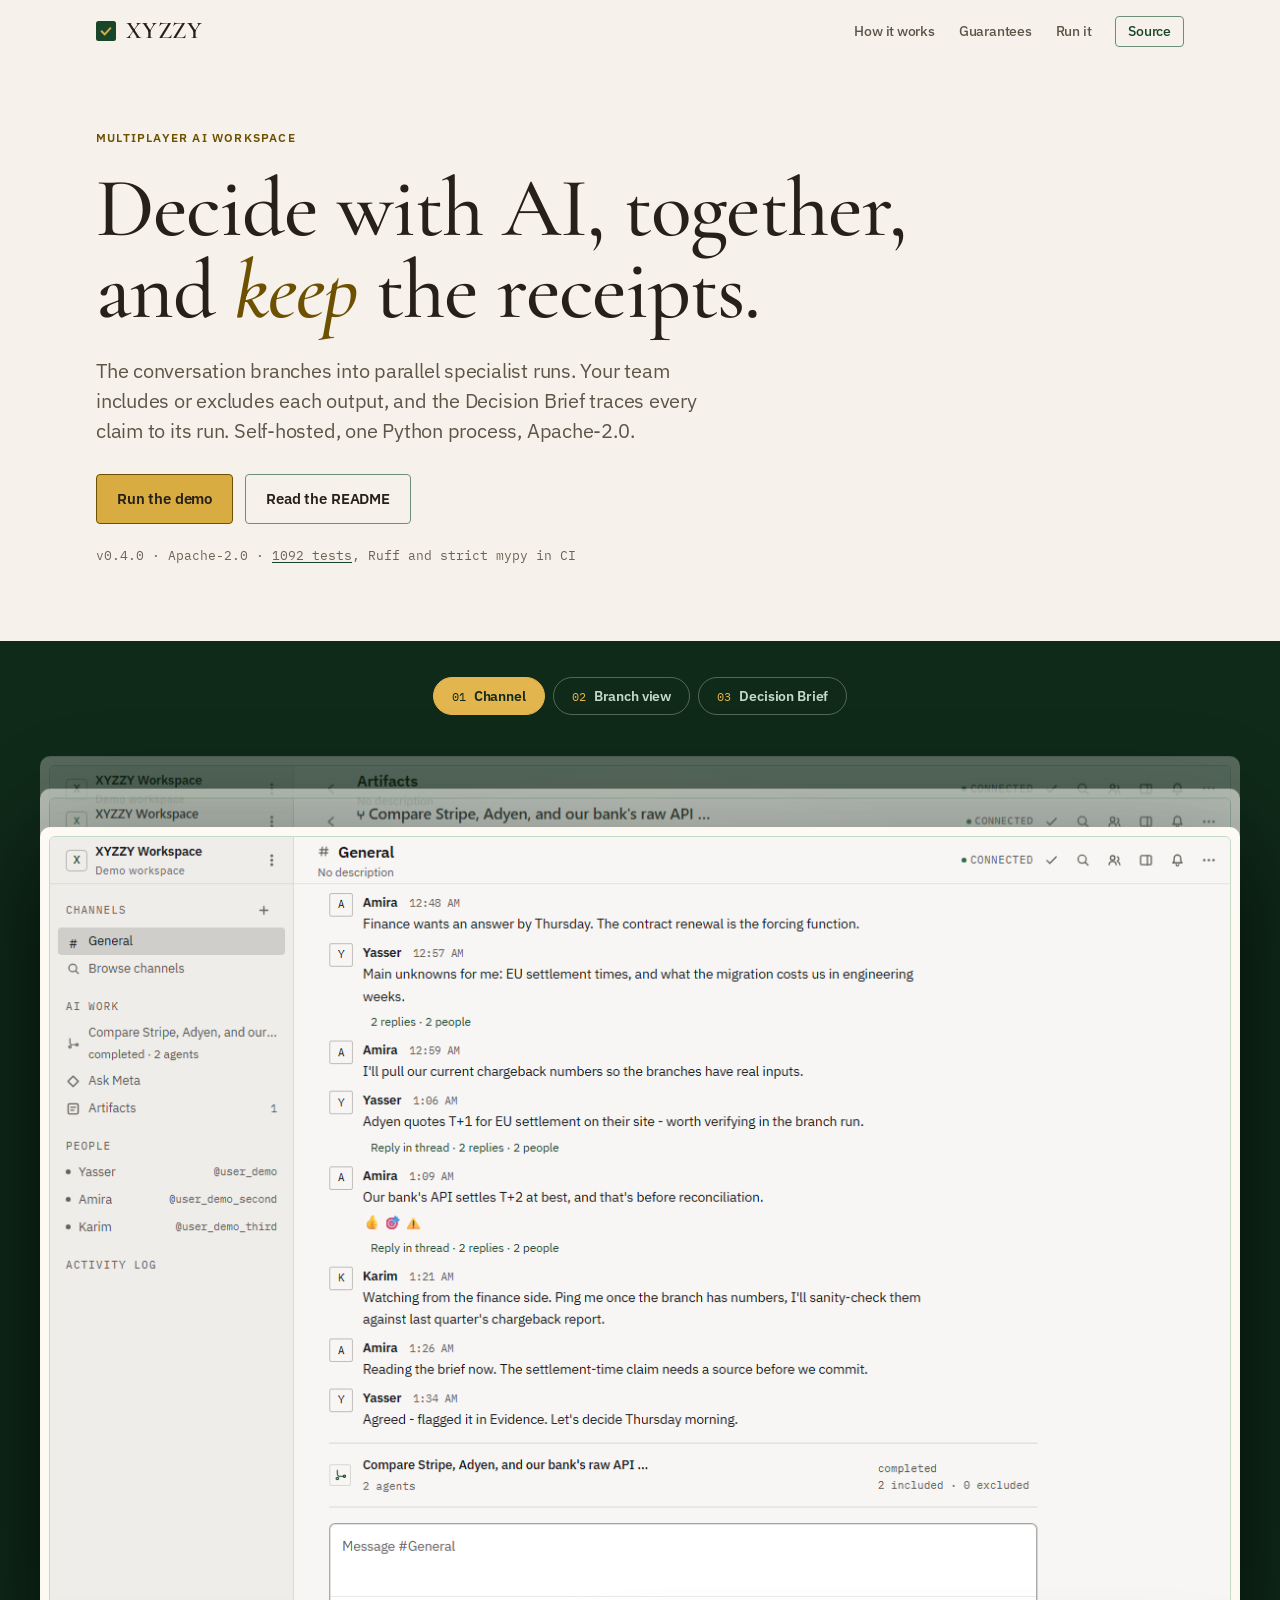
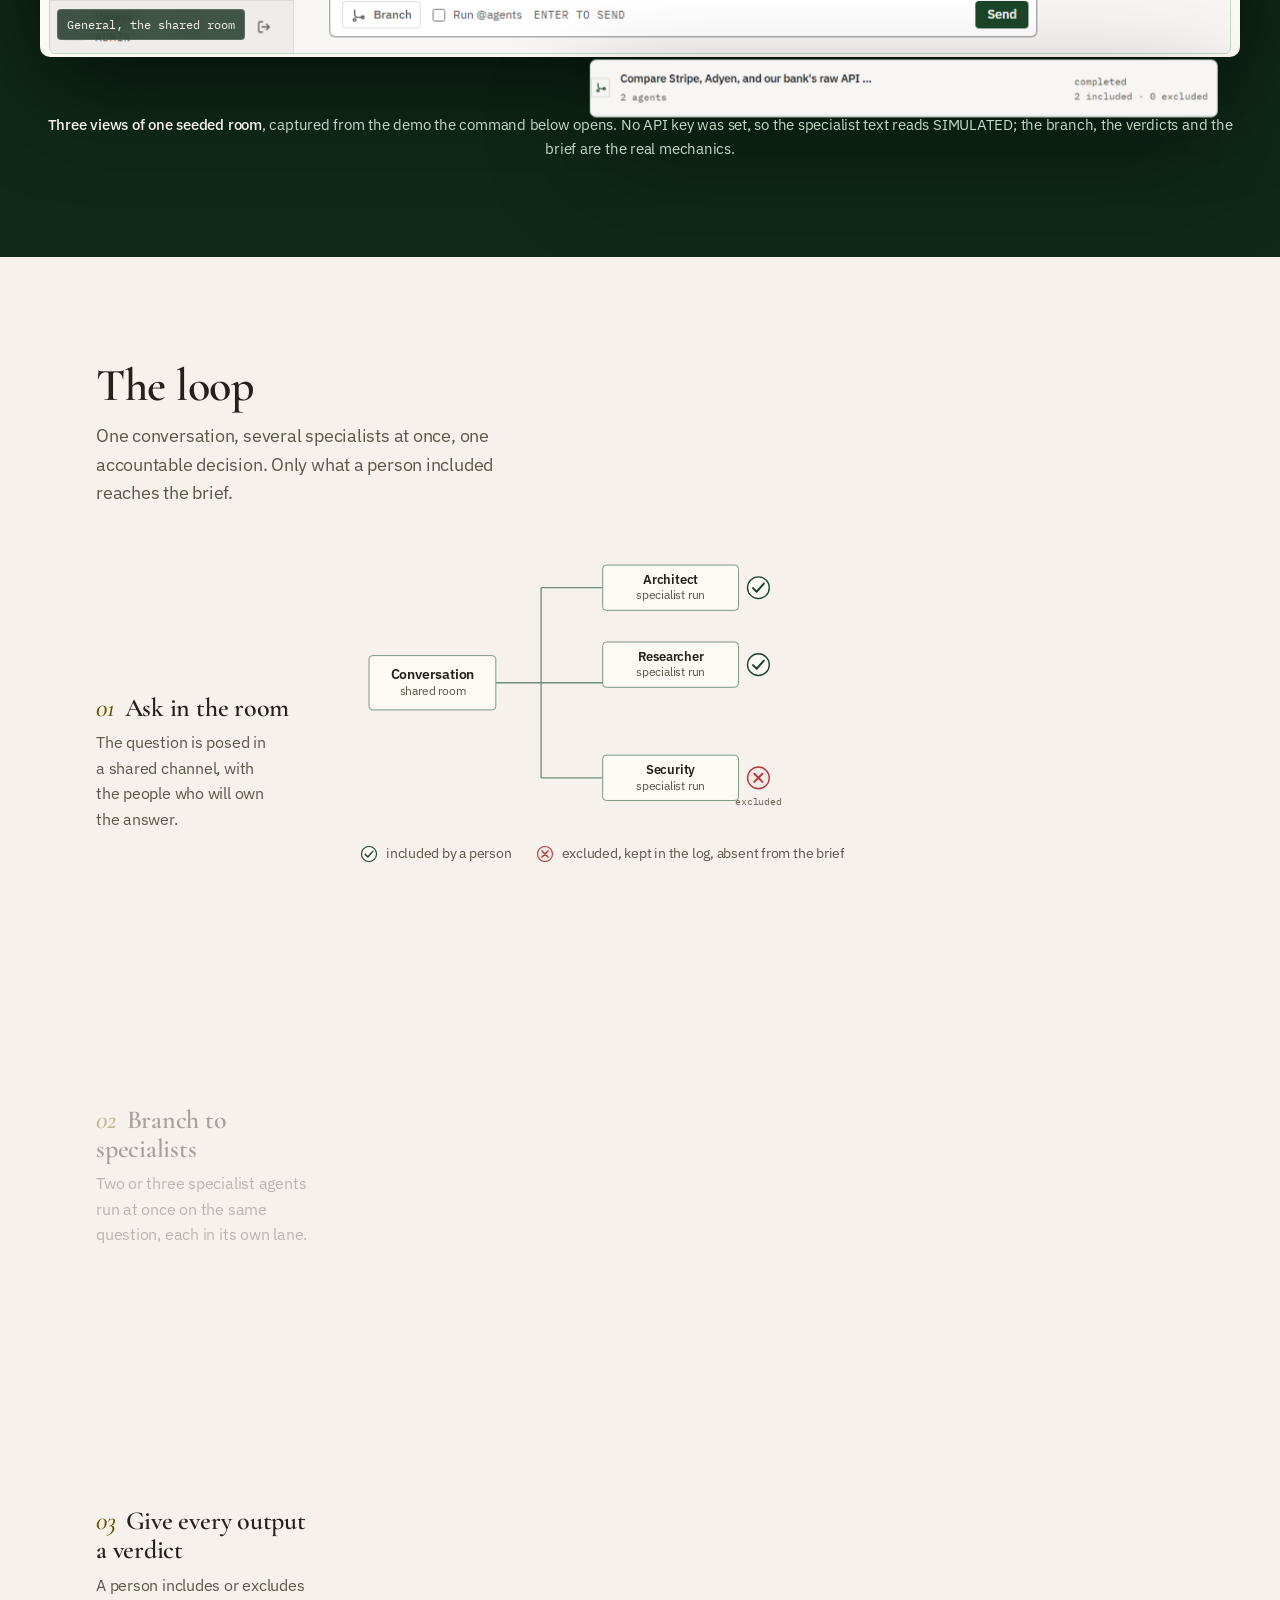
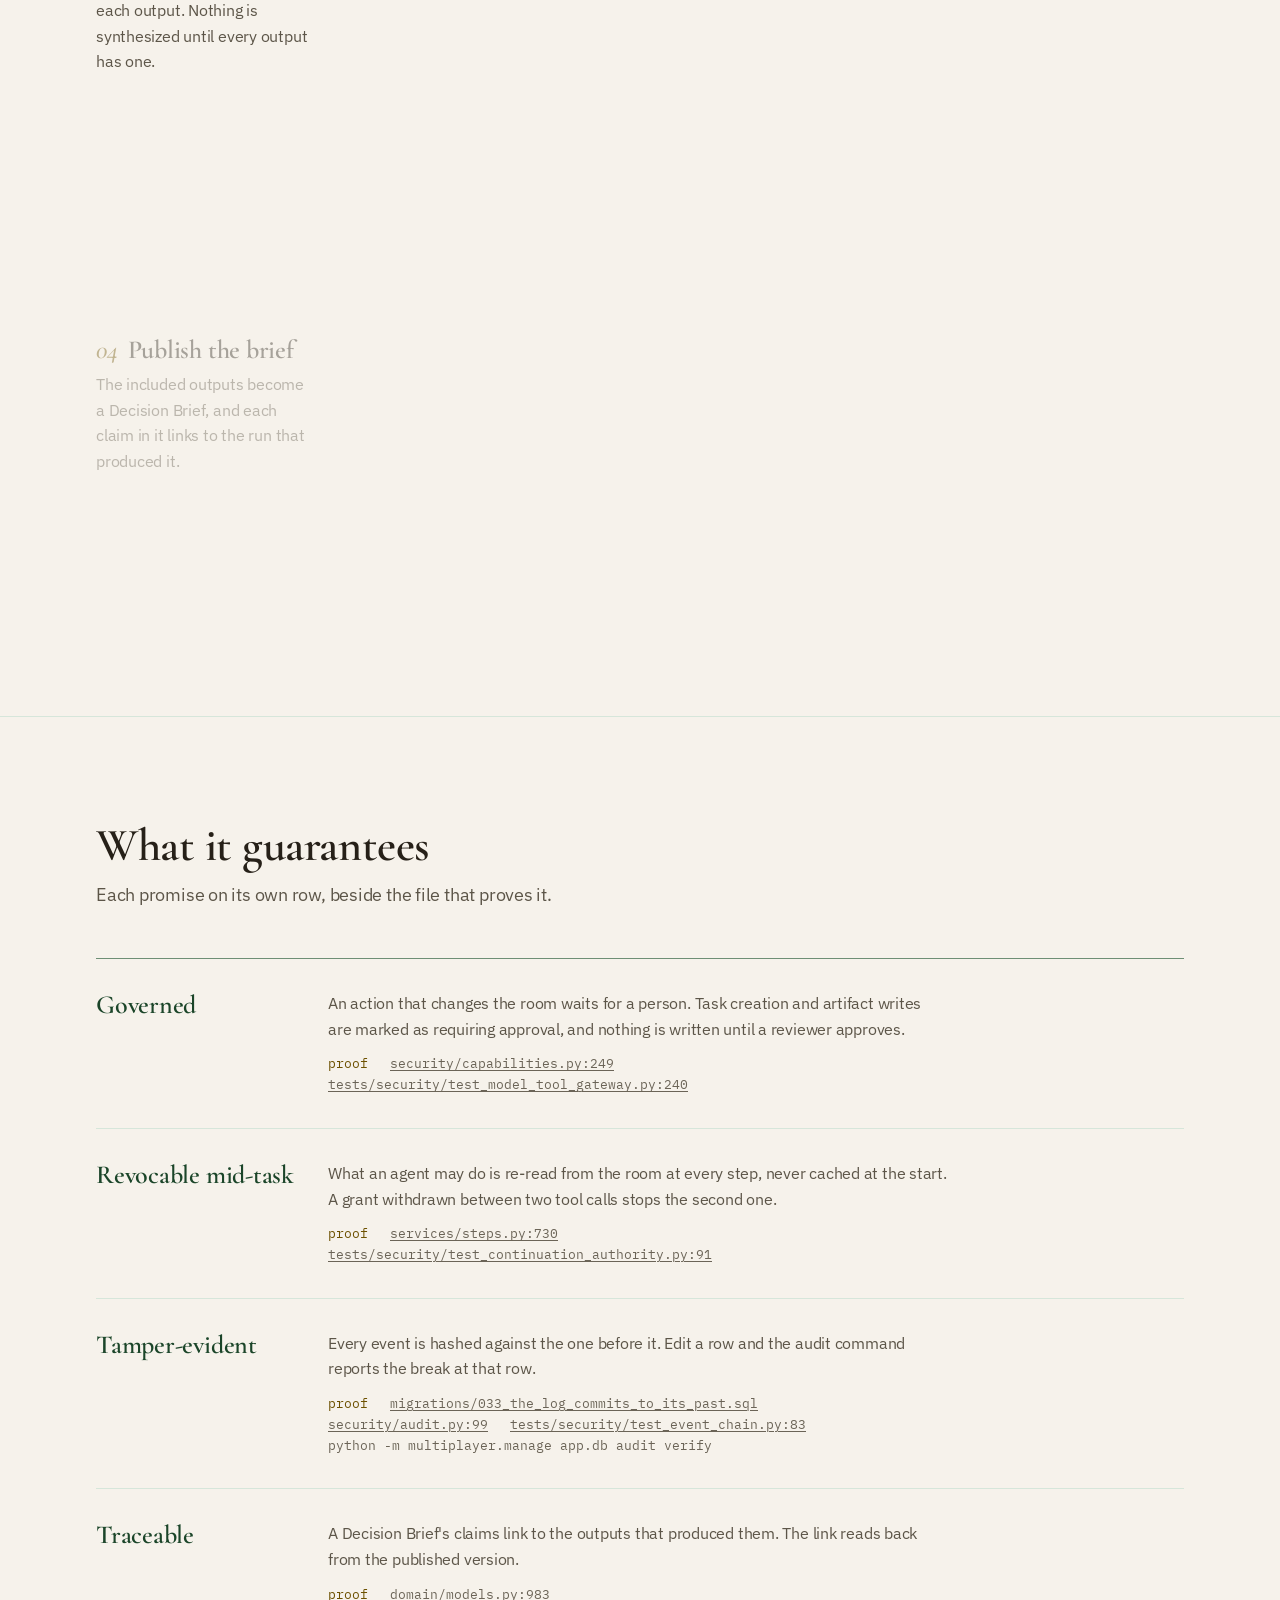
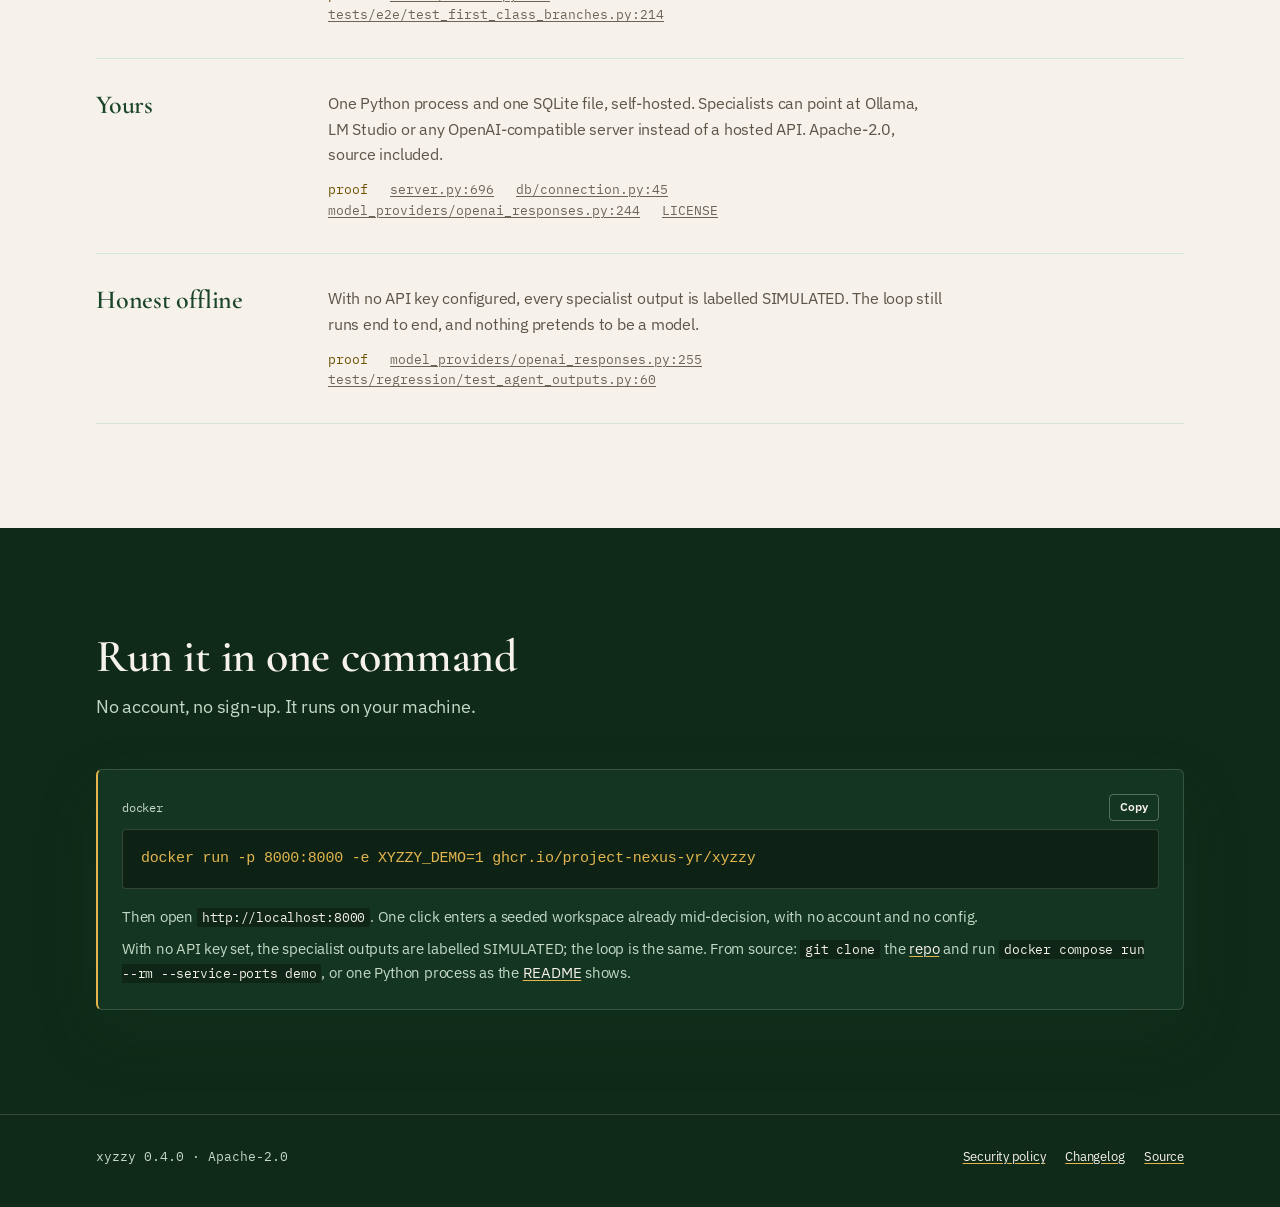
==== site/index.html @ e90b0bec "fix(api): the body cap counts bytes, shutdown has a grace, credentials retire The request body cap i" ====
<!doctype html>
<html lang="en">
<head>
<meta charset="utf-8">
<title>XYZZY: decide with AI, together, and keep the receipts</title>
<meta name="description" content="A shared workspace where a technical team branches a conversation into parallel AI specialists, includes or excludes each output, and publishes a Decision Brief with every claim traced. Self-hosted, one Python process, Apache-2.0.">
<meta name="viewport" content="width=device-width, initial-scale=1">
<meta name="theme-color" content="#F6F2EB" media="(prefers-color-scheme: light)">
<meta name="theme-color" content="#040905" media="(prefers-color-scheme: dark)">
<link rel="canonical" href="https://xyzzy.yasserameur-dev.workers.dev/">
<meta property="og:url" content="https://xyzzy.yasserameur-dev.workers.dev/">
<meta property="og:title" content="XYZZY: decide with AI, together, and keep the receipts">
<meta property="og:description" content="A team branches a conversation into parallel AI specialists, includes or excludes each output, and publishes a Decision Brief with every claim traced. Self-hosted, one Python process, Apache-2.0.">
<meta property="og:type" content="website">
<meta property="og:image" content="https://xyzzy.yasserameur-dev.workers.dev/assets/og.png">
<meta name="twitter:card" content="summary_large_image">
<meta name="twitter:title" content="XYZZY: decide with AI, together, and keep the receipts">
<meta name="twitter:description" content="A team branches a conversation into parallel AI specialists, includes or excludes each output, and publishes a Decision Brief with every claim traced. Self-hosted, one Python process, Apache-2.0.">
<meta name="twitter:image" content="https://xyzzy.yasserameur-dev.workers.dev/assets/og.png">
<link rel="icon" href="data:image/svg+xml,%3Csvg xmlns='http://www.w3.org/2000/svg' viewBox='0 0 32 32'%3E%3Crect width='32' height='32' rx='4' fill='%231B4529'/%3E%3Cpath d='M9 16.5l5 5 9-10' fill='none' stroke='%23E2B54E' stroke-width='3.2' stroke-linecap='round' stroke-linejoin='round'/%3E%3C/svg%3E">
<link rel="alternate icon" href="assets/icon-180.png">
<link rel="apple-touch-icon" href="assets/icon-180.png">
<link rel="preconnect" href="https://fonts.googleapis.com">
<link rel="preconnect" href="https://fonts.gstatic.com" crossorigin>
<link href="https://fonts.googleapis.com/css2?family=Cormorant+Garamond:ital,wght@0,500;0,600;1,500&family=IBM+Plex+Mono:wght@400;500&family=IBM+Plex+Sans:wght@400;500;600&display=swap" rel="stylesheet">
<style>
  /* Metric-matched stand-ins so nothing shifts when the faces land. */
  @font-face {
    font-family: "Plex Sans Fallback";
    src: local("Arial"), local("Helvetica Neue"), local("Liberation Sans");
    size-adjust: 96%; ascent-override: 102%; descent-override: 27%; line-gap-override: 0%;
    font-display: swap;
  }
  @font-face {
    font-family: "Cormorant Fallback";
    src: local("Georgia"), local("Times New Roman");
    size-adjust: 92%; ascent-override: 88%; descent-override: 26%; line-gap-override: 0%;
    font-display: swap;
  }

  :root {
    color-scheme: light dark;
    --bg: #F6F2EB;  --surface: #ECF6EE;  --raised: #FDFAF3;  --sunken: #EFEAE3;
    --line: #D6E6DA;  --line-2: #C4D9C8;  --line-3: #6E8F75;
    --text: #262018;  --text-2: #5C5548;  --text-3: #6B6457;
    --accent: #1B4529;  --accent-2: #2F623F;  --accent-ink: #FDFAF3;
    --spark: #6D5100;  --spark-fill: #D9AC42;  --on-spark: #262018;
    --ok: #1B4529;  --danger: #B03A41;
    --band: #0F2A19;  --band-2: #143521;  --band-text: #F6F2EB;  --band-text-2: #C4D9C8;  --band-line: rgba(246,242,235,.16);  --band-edge: rgba(246,242,235,.3);
    --gold: #E2B54E;  --gold-glow: rgba(226,181,78,.38);
    --shadow-1: 0 1px 2px rgba(38,32,24,.08);  --shadow-2: 0 8px 20px rgba(38,32,24,.12);
    --shadow-3: 0 24px 60px rgba(27,69,41,.18);  --shadow-4: 0 40px 100px rgba(0,0,0,.45);

    --serif: "Cormorant Garamond", "Cormorant Fallback", Georgia, serif;
    --sans: "IBM Plex Sans", "Plex Sans Fallback", "Segoe UI", system-ui, sans-serif;
    --mono: "IBM Plex Mono", "SFMono-Regular", Consolas, Menlo, monospace;

    --container-max: 68rem;
    --gutter: 24px;
    --section-y: 104px;
    --focus-ring: 2px solid var(--accent);
    --ease-out: cubic-bezier(.22, 1, .36, 1);
  }
  @media (prefers-color-scheme: dark) {
    :root {
      --bg: #040905;  --surface: #092814;  --raised: #0D150F;  --sunken: #020402;
      --line: #202B22;  --line-2: #313E34;  --line-3: #5C7561;
      --text: #F6F2EB;  --text-2: #D7D2C9;  --text-3: #A9B3AB;
      --accent: #A1C1A9;  --accent-2: #C4D9C8;  --accent-ink: #040905;
      --spark: #E2B54E;  --spark-fill: #E2B54E;  --on-spark: #040905;
      --ok: #A1C1A9;  --danger: #E0646B;
      --band: #0B2114;  --band-2: #0F2A19;
      --shadow-1: 0 2px 4px rgba(0,0,0,.4);  --shadow-2: 0 8px 20px rgba(0,0,0,.45);
      --shadow-3: 0 24px 60px rgba(0,0,0,.6);  --shadow-4: 0 40px 100px rgba(0,0,0,.7);
    }
  }
  @media (max-width: 480px) {
    :root { --gutter: 20px; --section-y: 64px; }
  }

  * { box-sizing: border-box; }
  html { -webkit-text-size-adjust: 100%; background: var(--bg); overflow-x: clip; scroll-behavior: smooth; }
  body {
    margin: 0; background: var(--bg); color: var(--text);
    font-family: var(--sans); font-size: 1.0625rem; line-height: 1.6;
    letter-spacing: -0.013em; overflow-x: clip;
  }
  ::selection { background: var(--accent); color: var(--accent-ink); }

  .skip-link {
    position: absolute; inset-inline-start: -999px; top: 0;
    background: var(--accent); color: var(--accent-ink);
    padding: 10px 16px; z-index: 10;
  }
  .skip-link:focus { inset-inline-start: 12px; top: 12px; }

  a { color: var(--accent); text-decoration-thickness: 1px; text-underline-offset: 0.15em; }
  a:hover { color: var(--accent-2); }
  a:focus-visible, button:focus-visible { outline: var(--focus-ring); outline-offset: 2px; }
  .band a:focus-visible, .band button:focus-visible { outline-color: var(--gold); }

  .wrap { max-width: var(--container-max); margin: 0 auto; padding-inline: var(--gutter); }
  #main, #loop-heading, #guarantees-heading, #quickstart { scroll-margin-top: 84px; }

  /* header: a translucent layer the page scrolls beneath */
  header.site {
    position: sticky; top: 0; z-index: 40;
    background: color-mix(in srgb, var(--bg) 82%, transparent);
    -webkit-backdrop-filter: blur(14px); backdrop-filter: blur(14px);
    border-bottom: 1px solid transparent;
    padding-inline: var(--gutter);
  }
  header.site.is-scrolled { border-bottom-color: var(--line); }
  .header-inner {
    display: flex; align-items: center; justify-content: space-between; gap: 16px;
    padding-block: 16px; max-width: var(--container-max); margin: 0 auto; line-height: 1.2;
  }
  .wordmark {
    display: inline-flex; align-items: center; gap: 10px;
    font-family: var(--serif); font-weight: 600; font-size: 1.5rem; letter-spacing: 0.02em;
    color: var(--text); text-decoration: none;
  }
  .wordmark svg { width: 20px; height: 20px; flex: none; }
  header.site nav { display: flex; align-items: center; gap: 24px; }
  header.site nav a {
    font-size: 0.875rem; font-weight: 500; text-decoration: none;
    color: var(--text-2); white-space: nowrap;
  }
  header.site nav a:hover { color: var(--text); }
  header.site nav a.nav-source {
    color: var(--accent); border: 1px solid var(--line-3); border-radius: 4px; padding: 6px 12px;
  }
  header.site nav a.nav-source:hover { border-color: var(--accent); }
  @media (max-width: 640px) {
    .header-inner { padding-block: 12px; }
    header.site nav { gap: 16px; }
    header.site nav a:not(.nav-source):not(.nav-quickstart) { display: none; }
  }

  /* hero copy on paper */
  .hero { padding: 64px var(--gutter) 0; }
  .hero-copy { max-width: 56rem; margin-bottom: 40px; }
  .eyebrow {
    font-size: 0.75rem; font-weight: 600; text-transform: uppercase;
    letter-spacing: 0.1em; color: var(--spark); margin: 0 0 20px;
  }
  h1 {
    font-family: var(--serif); font-weight: 500;
    font-size: clamp(2.75rem, 6.6vw, 5.25rem);
    line-height: 0.98; letter-spacing: -0.012em;
    margin: 0 0 24px; color: var(--text); max-width: 22ch; text-wrap: balance;
  }
  h1 em { font-style: italic; color: var(--spark); }
  .lede {
    font-size: 1.25rem; line-height: 1.5; color: var(--text-2);
    max-width: 52ch; margin: 0 0 28px; text-wrap: pretty;
  }
  .cta-row { display: flex; gap: 12px; flex-wrap: wrap; align-items: center; }
  .cta-primary, .cta-secondary {
    display: inline-flex; align-items: center; gap: 8px;
    font-weight: 600; font-size: 0.9375rem; letter-spacing: -0.01em;
    padding: 12px 20px; border-radius: 4px; text-decoration: none;
    border: 1px solid transparent; white-space: nowrap;
  }
  .cta-primary { background: var(--spark-fill); color: var(--on-spark); border-color: var(--spark); }
  .cta-primary:hover { filter: brightness(0.94); color: var(--on-spark); box-shadow: var(--shadow-2); }
  .cta-secondary { border-color: var(--line-3); color: var(--text); }
  .cta-secondary:hover { border-color: var(--accent); color: var(--text); }
  .hero-proof { margin: 22px 0 0; font-family: var(--mono); font-size: 0.8125rem; color: var(--text-3); letter-spacing: 0; }
  .hero-proof a { color: var(--text-3); text-decoration-color: var(--accent); }
  .hero-proof a:hover { color: var(--text); }
  .hero-proof .sep { padding-inline: 8px; }

  /* the stage: a deep green band, one gold light, three real views in depth */
  .band { background: var(--band); color: var(--band-text); position: relative; }
  .band a { color: var(--band-text); text-decoration-color: var(--gold); }
  .band a:hover { color: var(--gold); }
  .stage { padding: 0 var(--gutter) 96px; margin-top: -1px; position: relative; overflow: clip; }
  .stage::before {
    content: ""; position: absolute; inset: 0; z-index: 0; pointer-events: none;
    background:
      radial-gradient(56% 42% at 50% 42%, var(--gold-glow), transparent 70%),
      linear-gradient(to bottom, var(--bg) 0, var(--bg) 36px, transparent 36px);
  }
  .stage-inner { position: relative; z-index: 1; max-width: 1200px; margin: 0 auto; }

  .tabs { display: flex; gap: 8px; justify-content: center; margin: 0; padding: 72px 0 0; list-style: none; flex-wrap: wrap; }
  .tab {
    font-family: var(--sans); font-size: 0.875rem; font-weight: 600; letter-spacing: -0.01em;
    color: var(--band-text-2); background: transparent; border: 1px solid var(--band-edge);
    border-radius: 999px; padding: 9px 18px; cursor: pointer; display: inline-flex; align-items: center; gap: 8px;
  }
  .tab .n { font-family: var(--mono); font-weight: 400; font-size: 0.75rem; color: var(--gold); letter-spacing: 0; }
  .tab:hover { color: var(--band-text); border-color: var(--band-text-2); }
  .tab[aria-selected="true"] { color: var(--band); background: var(--gold); border-color: var(--gold); }
  .tab[aria-selected="true"] .n { color: var(--band); }

  .stack {
    position: relative; aspect-ratio: 1200 / 830; margin-top: 112px;
    perspective: 1800px; perspective-origin: 50% 20%;
  }
  .stack-tilt { position: absolute; inset: 0; transform-style: preserve-3d; transform: rotateX(var(--rx, 0deg)) rotateY(var(--ry, 0deg)); }
  .frame {
    position: absolute; inset: 0; transform-style: preserve-3d;
    background: var(--raised); border: 1px solid var(--band-edge);
    border-radius: 10px; padding: 8px; box-shadow: var(--shadow-4);
    transition: transform 720ms var(--ease-out), opacity 520ms var(--ease-out);
  }
  .frame img { width: 100%; height: auto; display: block; border-radius: 6px; border: 1px solid var(--line-2); }
  .frame[data-pos="0"] { transform: translate3d(0, 0, 0); opacity: 1; z-index: 3; }
  .frame[data-pos="1"] { transform: translate3d(0, -40px, -180px) rotateX(5deg); opacity: .55; z-index: 2; }
  .frame[data-pos="2"] { transform: translate3d(0, -76px, -360px) rotateX(9deg); opacity: .3; z-index: 1; }
  .frame-tag {
    position: absolute; inset-inline-start: 16px; bottom: 16px; z-index: 4;
    font-family: var(--mono); font-size: 0.75rem; letter-spacing: 0;
    color: var(--band-text); background: color-mix(in srgb, var(--band) 78%, transparent);
    border: 1px solid var(--band-line); border-radius: 4px; padding: 5px 9px;
    -webkit-backdrop-filter: blur(8px); backdrop-filter: blur(8px);
  }
  .float {
    position: absolute; z-index: 5; inset-inline-end: 4%; bottom: -28px; width: min(600px, 66%);
    background: var(--raised); border: 1px solid var(--line-2); border-radius: 6px;
    box-shadow: var(--shadow-4); overflow: hidden; transform: translateZ(80px);
    transition: opacity 400ms var(--ease-out), transform 720ms var(--ease-out);
  }
  .float img { display: block; width: 100%; height: auto; }
  .stack[data-active="0"] .float { opacity: 1; }
  .stack:not([data-active="0"]) .float { opacity: 0; transform: translateZ(80px) translateY(12px); pointer-events: none; }
  .stage-caption { position: relative; z-index: 1; margin: 56px auto 0; max-width: 1200px; font-size: 0.9375rem; color: var(--band-text-2); text-align: center; text-wrap: pretty; }
  .stage-caption strong { color: var(--band-text); font-weight: 500; }
  @media (max-width: 760px) {
    .stack { perspective: none; margin-top: 20px; aspect-ratio: auto; }
    .tabs { padding-top: 40px; }
    .stack-tilt { position: static; transform: none; }
    .frame { position: static; transform: none !important; opacity: 1 !important; }
    .frame:not([data-pos="0"]) { display: none; }
    .float { position: static; width: auto; margin: 16px auto 0; transform: none !important; max-width: 560px; }
    .stage-caption { margin-top: 24px; }
  }

  /* section scaffolding */
  section { padding: var(--section-y) var(--gutter); }
  section > .wrap { padding: 0; }
  .section-head { max-width: 46ch; margin-bottom: 48px; }
  h2 {
    font-family: var(--serif); font-weight: 600;
    font-size: clamp(2rem, 3.8vw, 2.875rem); line-height: 1.05;
    letter-spacing: -0.01em; color: var(--text); margin: 0 0 12px; text-wrap: balance;
  }
  .band h2 { color: var(--band-text); }
  .section-dek { color: var(--text-2); margin: 0; font-size: 1.125rem; text-wrap: pretty; }
  .band .section-dek { color: var(--band-text-2); }
  hr.rule { border: 0; border-top: 1px solid var(--line); margin: 0; }

  /* the loop as a scene: steps scroll, the diagram stays and advances */
  .scene { display: grid; grid-template-columns: 13.5rem 1fr; gap: 48px; align-items: start; }
  .scene-steps { display: flex; flex-direction: column; }
  .step { min-height: 46vh; display: flex; flex-direction: column; justify-content: center; padding-block: 24px; opacity: .38; transition: opacity 300ms ease-out; }
  .step.is-active { opacity: 1; }
  .step h3 { font-family: var(--serif); font-size: 1.625rem; font-weight: 600; margin: 0 0 8px; line-height: 1.1; }
  .step h3 span { font-family: var(--serif); font-style: italic; font-weight: 500; color: var(--spark); margin-inline-end: 10px; }
  .step p { margin: 0; color: var(--text-2); max-width: 30ch; text-wrap: pretty; font-size: 1rem; }
  .scene-stage { position: sticky; top: 112px; }
  .loop-diagram { width: 100%; height: auto; }
  .loop-diagram text { font-family: var(--sans); }
  .loop-diagram .mono { font-family: var(--mono); }
  .loop-diagram-narrow { display: none; }
  .legend { display: flex; gap: 24px; flex-wrap: wrap; margin: 20px 0 0; font-size: 0.875rem; color: var(--text-2); list-style: none; padding: 0; }
  .legend li { display: inline-flex; align-items: center; gap: 8px; }
  .legend svg { width: 18px; height: 18px; flex: none; }
  @media (max-width: 760px) {
    .scene { grid-template-columns: 1fr; gap: 24px; }
    .scene-stage { position: static; }
    .step { min-height: 0; padding-block: 12px; }
    .loop-diagram-wide { display: none; }
    .loop-diagram-narrow { display: block; }
  }
  .sr-only { position: absolute; width: 1px; height: 1px; padding: 0; margin: -1px; overflow: hidden; clip: rect(0, 0, 0, 0); white-space: nowrap; border: 0; }

  .loop-diagram .st { opacity: 0; transition: opacity 420ms var(--ease-out), transform 420ms var(--ease-out); }
  .loop-diagram .st-run { transform: translateX(-10px); }
  .loop-diagram .st-brief { transform: translateX(-12px); }
  .loop-diagram .st-mark path { stroke-dasharray: 40; stroke-dashoffset: 40; transition: stroke-dashoffset 480ms var(--ease-out); }
  .loop-diagram.s1 .st-conv { opacity: 1; }
  .loop-diagram.s2 .st-run, .loop-diagram.s2 .st-wire { opacity: 1; transform: none; }
  .loop-diagram.s2 .st-run:nth-of-type(2) { transition-delay: 90ms; }
  .loop-diagram.s2 .st-run:nth-of-type(3) { transition-delay: 180ms; }
  .loop-diagram.s2:not(.s3) .st-runline { stroke-dasharray: 5 4; animation: running 1.1s linear 3; }
  .loop-diagram.s3 .st-mark { opacity: 1; }
  .loop-diagram.s3 .st-mark path { stroke-dashoffset: 0; }
  .loop-diagram.s3 .st-mark:nth-of-type(2) path { transition-delay: 120ms; }
  .loop-diagram.s3 .st-mark:nth-of-type(3) path { transition-delay: 240ms; }
  .loop-diagram.s3 .st-verdict { opacity: 1; transition-delay: 300ms; }
  .loop-diagram.s4 .st-synth, .loop-diagram.s4 .st-brief, .loop-diagram.s4 .st-wire2 { opacity: 1; transform: none; }
  .loop-diagram.s4 .st-brief { transition-delay: 160ms; }
  @keyframes running { to { stroke-dashoffset: -18; } }

  /* guarantees: a ledger, each promise beside the file that proves it */
  .ledger { border-top: 1px solid var(--line-3); margin: 0; padding: 0; list-style: none; }
  .ledger li { display: grid; grid-template-columns: 13rem 1fr; gap: 24px; padding: 32px 0; border-bottom: 1px solid var(--line); }
  .ledger li > div { min-width: 0; }
  .ledger h3 { font-family: var(--serif); font-size: 1.625rem; font-weight: 600; margin: 0; line-height: 1.1; color: var(--accent); }
  .ledger p { margin: 0 0 12px; color: var(--text-2); font-size: 1rem; max-width: 62ch; text-wrap: pretty; }
  .ledger .proof { font-family: var(--mono); font-size: 0.8125rem; color: var(--text-3); letter-spacing: 0; margin: 0; overflow-wrap: anywhere; }
  .ledger .proof > * { margin-inline-end: 14px; }
  .ledger .proof a { color: var(--text-3); }
  .ledger .proof a:hover { color: var(--text); }
  .ledger .proof .k { color: var(--spark); }
  @media (max-width: 640px) { .ledger li { grid-template-columns: 1fr; gap: 8px; padding: 22px 0; } }

  /* quickstart on the second band */
  .quickstart-panel {
    background: var(--band-2); border: 1px solid var(--band-line); border-inline-start: 2px solid var(--gold);
    padding: 24px; border-radius: 6px; box-shadow: var(--shadow-3);
  }
  pre.code {
    font-family: var(--mono); font-size: 0.9375rem; line-height: 1.7;
    background: rgba(0,0,0,.35); color: var(--gold);
    border: 1px solid var(--band-line); border-radius: 4px;
    padding: 16px 18px; margin: 0; white-space: pre; overflow-x: auto;
  }
  pre.code code { display: block; }
  .code-block { margin: 0 0 16px; }
  .code-toolbar { display: flex; justify-content: space-between; align-items: center; margin: 0 0 8px; }
  .code-toolbar span { font-family: var(--mono); font-size: 0.75rem; color: var(--band-text-2); }
  .copy-btn {
    font-family: var(--sans); font-size: 0.75rem; font-weight: 600;
    color: var(--band-text); background: transparent;
    border: 1px solid var(--band-edge); border-radius: 4px; padding: 4px 10px; cursor: pointer; line-height: 1.4;
  }
  .copy-btn:hover { border-color: var(--gold); color: var(--gold); }
  .after { margin: 0; font-size: 0.9375rem; color: var(--band-text-2); }
  .after + .after { margin-top: 8px; }
  .after code { font-family: var(--mono); font-size: 0.875em; background: rgba(0,0,0,.3); color: var(--band-text); padding: 1px 5px; border-radius: 2px; }
  @media (max-width: 480px) {
    .hero { padding-top: 40px; }
    pre.code { white-space: pre-wrap; word-break: break-all; }
  }

  footer.site { border-top: 1px solid var(--band-line); padding: 32px var(--gutter) 40px; }
  footer.site .wrap { padding: 0; display: flex; justify-content: space-between; align-items: center; flex-wrap: wrap; gap: 12px; }
  footer.site p { margin: 0; font-family: var(--mono); font-size: 0.8125rem; color: var(--band-text-2); letter-spacing: 0; }
  footer.site nav { display: flex; gap: 20px; }
  footer.site nav a { font-size: 0.8125rem; }

  /* motion: one entrance on load, one reveal per section, both once */
  .reveal { opacity: 0; transform: translateY(16px); }
  .reveal.in { opacity: 1; transform: none; }
  @media (prefers-reduced-motion: no-preference) {
    a, button, .cta-primary, .cta-secondary, header.site, .copy-btn, .tab {
      transition: color 100ms ease, background-color 100ms ease, border-color 100ms ease, box-shadow 160ms var(--ease-out), transform 160ms var(--ease-out);
    }
    .cta-primary:active, .cta-secondary:active, .copy-btn:active, .tab:active { transform: scale(0.96); transition-duration: 60ms; }
    .rise { opacity: 0; transform: translateY(14px); animation: rise 640ms var(--ease-out) both; animation-delay: var(--d, 0ms); }
    .tabs { animation: rise 600ms var(--ease-out) 380ms both; }
    .stack-tilt { animation: settle 1100ms var(--ease-out) 300ms both; transition: transform 500ms var(--ease-out); }
    .float { animation: float-in 720ms var(--ease-out) 1100ms both; }
    .stage-caption { animation: rise 500ms var(--ease-out) 1300ms both; }
    .reveal { transition: opacity 560ms var(--ease-out), transform 560ms var(--ease-out); transition-delay: var(--d, 0ms); }
  }
  @media (prefers-reduced-motion: no-preference) and (hover: hover) and (pointer: fine) {
    .cta-primary:hover, .cta-secondary:hover { transform: translateY(-1px); }
  }
  @keyframes rise { from { opacity: 0; transform: translateY(14px); } to { opacity: 1; transform: none; } }
  @keyframes settle { from { opacity: 0; transform: translateY(70px) rotateX(16deg); } to { opacity: 1; transform: translateY(0) rotateX(0deg); } }
  @keyframes float-in { from { opacity: 0; transform: translateZ(80px) translateY(22px); } to { opacity: 1; transform: translateZ(80px); } }
  @media (prefers-reduced-motion: reduce) {
    .rise, .tabs, .stack-tilt, .float, .stage-caption { animation: fade 400ms ease-out both; animation-delay: var(--d, 0ms); }
    .stack-tilt { animation-delay: 120ms; } .float { animation-delay: 240ms; } .stage-caption { animation-delay: 300ms; }
    .stack-tilt { transform: none !important; }
    .frame { transition: opacity 300ms ease-out; }
    .reveal { opacity: 1; transform: none; transition: none; }
    .loop-diagram .st, .loop-diagram .st-run, .loop-diagram .st-brief { transform: none; transition: opacity 300ms ease-out; }
    .loop-diagram .st-mark path { stroke-dasharray: none; stroke-dashoffset: 0; }
    .loop-diagram.s2:not(.s3) .st-runline { animation: none; }
    html { scroll-behavior: auto; }
  }
  @keyframes fade { from { opacity: 0; } to { opacity: 1; } }
  @media print {
    .rise, .reveal, .tabs, .stack-tilt, .float, .stage-caption, .loop-diagram .st, .step { opacity: 1 !important; transform: none !important; animation: none !important; }
    .loop-diagram .st-mark path { stroke-dasharray: none; stroke-dashoffset: 0; }
  }
</style>
</head>
<body>

<a class="skip-link" href="#main">Skip to content</a>

<header class="site">
  <div class="header-inner">
    <a class="wordmark" href="#main" aria-label="XYZZY, home">
      <svg viewBox="0 0 32 32" aria-hidden="true"><rect width="32" height="32" rx="4" fill="var(--accent)"/><path d="M9 16.5l5 5 9-10" fill="none" stroke="var(--spark-fill)" stroke-width="3.2" stroke-linecap="round" stroke-linejoin="round"/></svg>
      XYZZY
    </a>
    <nav aria-label="Page">
      <a href="#loop-heading">How it works</a>
      <a href="#guarantees-heading">Guarantees</a>
      <a class="nav-quickstart" href="#quickstart">Run it</a>
      <a class="nav-source" href="https://github.com/Project-Nexus-YR/XYZZY" target="_blank" rel="noopener">Source</a>
    </nav>
  </div>
</header>

<main id="main">
  <section class="hero">
    <div class="wrap">
      <div class="hero-copy">
        <p class="eyebrow rise" style="--d: 0ms">Multiplayer AI workspace</p>
        <h1 class="rise" style="--d: 60ms">Decide with AI, together, and <em>keep</em> the receipts.</h1>
        <p class="lede rise" style="--d: 130ms">The conversation branches into parallel specialist runs. Your team includes or excludes each output, and the Decision Brief traces every claim to its run. Self-hosted, one Python process, Apache-2.0.</p>
        <div class="cta-row rise" style="--d: 200ms">
          <a class="cta-primary" href="#quickstart">Run the demo</a>
          <a class="cta-secondary" href="https://github.com/Project-Nexus-YR/XYZZY#readme" target="_blank" rel="noopener">Read the README</a>
        </div>
        <p class="hero-proof rise" style="--d: 270ms">v0.4.0<span class="sep">·</span>Apache-2.0<span class="sep">·</span><a href="https://github.com/Project-Nexus-YR/XYZZY/tree/main/tests" target="_blank" rel="noopener">1092 tests</a>, Ruff and strict mypy in CI</p>
      </div>
    </div>
  </section>

  <div class="band stage">
    <div class="stage-inner">
      <ul class="tabs" role="tablist" aria-label="Views of the seeded workspace">
        <li><button class="tab" role="tab" id="tab-0" aria-selected="true" aria-controls="frame-0" data-view="0"><span class="n">01</span>Channel</button></li>
        <li><button class="tab" role="tab" id="tab-1" aria-selected="false" aria-controls="frame-1" data-view="1"><span class="n">02</span>Branch view</button></li>
        <li><button class="tab" role="tab" id="tab-2" aria-selected="false" aria-controls="frame-2" data-view="2"><span class="n">03</span>Decision Brief</button></li>
      </ul>
      <div class="stack" data-active="0">
        <div class="stack-tilt">
          <div class="frame" id="frame-0" role="tabpanel" aria-labelledby="tab-0" data-pos="0">
            <picture>
              <source media="(prefers-color-scheme: dark)" srcset="assets/screenshot-hero-dark.png 1x, assets/screenshot-hero-dark@2x.png 2x" width="1200" height="830">
              <img src="assets/screenshot-hero-light.png" srcset="assets/screenshot-hero-light.png 1x, assets/screenshot-hero-light@2x.png 2x" width="1200" height="830" loading="eager" fetchpriority="high" alt="The XYZZY demo workspace: the General channel conversation between three teammates and, beneath it, a completed two-agent branch showing 2 included, 0 excluded.">
            </picture>
            <span class="frame-tag">General, the shared room</span>
          </div>
          <div class="frame" id="frame-1" role="tabpanel" aria-labelledby="tab-1" data-pos="1">
            <picture>
              <source media="(prefers-color-scheme: dark)" srcset="assets/view-branch-dark.png 1x, assets/view-branch-dark@2x.png 2x" width="1200" height="830">
              <img src="assets/view-branch-light.png" srcset="assets/view-branch-light.png 1x, assets/view-branch-light@2x.png 2x" width="1200" height="830" loading="lazy" alt="The branch view: two specialist outputs side by side, Architect and Researcher, each with Include and Exclude buttons and a provenance disclosure, and a footer reading 2 included, 0 excluded, 0 unreviewed with a Publish Decision Brief button.">
            </picture>
            <span class="frame-tag">the branch, two specialists, a verdict each</span>
          </div>
          <div class="frame" id="frame-2" role="tabpanel" aria-labelledby="tab-2" data-pos="2">
            <picture>
              <source media="(prefers-color-scheme: dark)" srcset="assets/view-brief-dark.png 1x, assets/view-brief-dark@2x.png 2x" width="1200" height="830">
              <img src="assets/view-brief-light.png" srcset="assets/view-brief-light.png 1x, assets/view-brief-light@2x.png 2x" width="1200" height="830" loading="lazy" alt="The published Decision Brief: version 1, a recommendation, two claims each listing its source output id, risks, uncertainties, a next action, and an Inspect claim provenance button.">
            </picture>
            <span class="frame-tag">the Decision Brief, every claim with its source id</span>
          </div>
        </div>
        <div class="float">
          <picture>
            <source media="(prefers-color-scheme: dark)" srcset="assets/branch-card-dark.png 1x, assets/branch-card-dark@2x.png 2x" width="722" height="64">
            <img src="assets/branch-card-light.png" srcset="assets/branch-card-light.png 1x, assets/branch-card-light@2x.png 2x" width="722" height="64" alt="The branch card from the same workspace: Compare Stripe, Adyen, and our bank's raw API, 2 agents, completed, 2 included, 0 excluded.">
          </picture>
        </div>
      </div>
      <p class="stage-caption"><strong>Three views of one seeded room</strong>, captured from the demo the command below opens. No API key was set, so the specialist text reads SIMULATED; the branch, the verdicts and the brief are the real mechanics.</p>
    </div>
  </div>

  <section aria-labelledby="loop-heading">
    <div class="wrap">
      <div class="section-head reveal">
        <h2 id="loop-heading">The loop</h2>
        <p class="section-dek">One conversation, several specialists at once, one accountable decision. Only what a person included reaches the brief.</p>
      </div>
      <div class="scene">
        <div class="scene-steps">
          <div class="step" data-stage="1">
            <h3><span>01</span>Ask in the room</h3>
            <p>The question is posed in a shared channel, with the people who will own the answer.</p>
          </div>
          <div class="step" data-stage="2">
            <h3><span>02</span>Branch to specialists</h3>
            <p>Two or three specialist agents run at once on the same question, each in its own lane.</p>
          </div>
          <div class="step" data-stage="3">
            <h3><span>03</span>Give every output a verdict</h3>
            <p>A person includes or excludes each output. Nothing is synthesized until every output has one.</p>
          </div>
          <div class="step" data-stage="4">
            <h3><span>04</span>Publish the brief</h3>
            <p>The included outputs become a Decision Brief, and each claim in it links to the run that produced it.</p>
          </div>
        </div>
        <div class="scene-stage">
          <svg class="loop-diagram loop-diagram-wide" viewBox="10 10 910 285" role="img" aria-labelledby="loopTitleWide loopDescWide" xmlns="http://www.w3.org/2000/svg">
            <title id="loopTitleWide">The XYZZY loop</title>
            <desc id="loopDescWide">A conversation branches into three parallel specialist runs. Each output is included or excluded. The included ones are synthesized into a Decision Brief with provenance.</desc>
            <g class="st st-wire" style="stroke:var(--line-3)" stroke-width="1.5" fill="none">
              <path d="M160,150 H210" /><path d="M210,45 V255" />
              <path class="st-runline" d="M210,45 H278" /><path class="st-runline" d="M210,150 H278" /><path class="st-runline" d="M210,255 H278" />
            </g>
            <g class="st st-wire2" style="stroke:var(--line-3)" stroke-width="1.5" fill="none">
              <path d="M462,45 H520" /><path d="M462,130 H520" /><path d="M462,255 H500" style="stroke-dasharray:3 4" /><path d="M520,45 V150" /><path d="M520,150 H558" /><path d="M698,150 H760" />
            </g>
            <g class="st st-conv">
              <rect x="20" y="120" width="140" height="60" rx="4" style="fill:var(--raised);stroke:var(--line-3)" />
              <text x="90" y="146" text-anchor="middle" style="fill:var(--text);font-weight:600;font-size:15px">Conversation</text>
              <text x="90" y="164" text-anchor="middle" style="fill:var(--text-2);font-size:13px">shared room</text>
            </g>
            <g class="st st-run">
              <rect x="278" y="20" width="150" height="50" rx="4" style="fill:var(--raised);stroke:var(--line-3)" />
              <text x="353" y="41" text-anchor="middle" style="fill:var(--text);font-weight:600;font-size:14px">Architect</text>
              <text x="353" y="58" text-anchor="middle" style="fill:var(--text-2);font-size:13px">specialist run</text>
            </g>
            <g class="st st-run">
              <rect x="278" y="105" width="150" height="50" rx="4" style="fill:var(--raised);stroke:var(--line-3)" />
              <text x="353" y="126" text-anchor="middle" style="fill:var(--text);font-weight:600;font-size:14px">Researcher</text>
              <text x="353" y="143" text-anchor="middle" style="fill:var(--text-2);font-size:13px">specialist run</text>
            </g>
            <g class="st st-run">
              <rect x="278" y="230" width="150" height="50" rx="4" style="fill:var(--raised);stroke:var(--line-3)" />
              <text x="353" y="251" text-anchor="middle" style="fill:var(--text);font-weight:600;font-size:14px">Security</text>
              <text x="353" y="268" text-anchor="middle" style="fill:var(--text-2);font-size:13px">specialist run</text>
            </g>
            <g class="st st-mark">
              <circle cx="450" cy="45" r="12" style="fill:var(--raised);stroke:var(--ok);stroke-width:1.5" />
              <path d="M444,45.5 l4,4 l8,-9" style="fill:none;stroke:var(--ok);stroke-width:2.2;stroke-linecap:round;stroke-linejoin:round" />
            </g>
            <g class="st st-mark">
              <circle cx="450" cy="130" r="12" style="fill:var(--raised);stroke:var(--ok);stroke-width:1.5" />
              <path d="M444,130.5 l4,4 l8,-9" style="fill:none;stroke:var(--ok);stroke-width:2.2;stroke-linecap:round;stroke-linejoin:round" />
            </g>
            <g class="st st-mark">
              <circle cx="450" cy="255" r="12" style="fill:var(--sunken);stroke:var(--danger);stroke-width:1.5" />
              <path d="M445.5,250.5 l9,9 M454.5,250.5 l-9,9" style="fill:none;stroke:var(--danger);stroke-width:2.2;stroke-linecap:round" />
            </g>
            <text class="st st-verdict mono" x="450" y="285" text-anchor="middle" style="fill:var(--text-3);font-size:11px">excluded</text>
            <g class="st st-synth">
              <rect x="558" y="120" width="140" height="60" rx="4" style="fill:var(--raised);stroke:var(--accent);stroke-width:1.5" />
              <text x="628" y="146" text-anchor="middle" style="fill:var(--text);font-weight:600;font-size:15px">Synthesis</text>
              <text x="628" y="164" text-anchor="middle" style="fill:var(--text-2);font-size:13px">included only</text>
            </g>
            <g class="st st-brief">
              <path d="M760,110 H910 V190 H780 L760,170 Z" style="fill:var(--raised);stroke:var(--accent);stroke-width:1.5" />
              <text x="838" y="141" text-anchor="middle" style="fill:var(--text);font-weight:600;font-size:15px">Decision Brief</text>
              <text x="838" y="160" text-anchor="middle" class="mono" style="fill:var(--text-2);font-size:12px">provenance chain</text>
            </g>
          </svg>

          <svg class="loop-diagram loop-diagram-narrow" viewBox="0 0 340 320" role="img" aria-labelledby="loopTitleNarrow loopDescNarrow" xmlns="http://www.w3.org/2000/svg">
            <title id="loopTitleNarrow">The XYZZY loop</title>
            <desc id="loopDescNarrow">A conversation branches into three parallel specialist runs. Each output is included or excluded. The included ones are synthesized into a Decision Brief with provenance.</desc>
            <g class="st st-wire" style="stroke:var(--line-3)" stroke-width="1.5" fill="none">
              <path d="M170,44 V54" /><path d="M170,92 V102" /><path d="M170,140 V150" />
            </g>
            <g class="st st-wire2" style="stroke:var(--line-3)" stroke-width="1.5" fill="none">
              <path d="M170,188 V198" /><path d="M170,236 V246" />
            </g>
            <g class="st st-conv">
              <rect x="20" y="6" width="300" height="38" rx="4" style="fill:var(--raised);stroke:var(--line-3)" />
              <text x="170" y="29" text-anchor="middle" style="fill:var(--text);font-weight:600;font-size:14px">Conversation</text>
            </g>
            <g class="st st-run">
              <rect x="20" y="54" width="300" height="38" rx="4" style="fill:var(--raised);stroke:var(--line-3)" />
              <text x="34" y="77" style="fill:var(--text);font-weight:600;font-size:14px">Architect</text>
            </g>
            <g class="st st-run">
              <rect x="20" y="102" width="300" height="38" rx="4" style="fill:var(--raised);stroke:var(--line-3)" />
              <text x="34" y="125" style="fill:var(--text);font-weight:600;font-size:14px">Researcher</text>
            </g>
            <g class="st st-run">
              <rect x="20" y="150" width="300" height="38" rx="4" style="fill:var(--raised);stroke:var(--line-3)" />
              <text x="34" y="173" style="fill:var(--text);font-weight:600;font-size:14px">Security</text>
            </g>
            <g class="st st-mark">
              <circle cx="292" cy="73" r="10" style="fill:var(--raised);stroke:var(--ok);stroke-width:1.5" />
              <path d="M287,73.5 l3.5,3.5 l6.5,-7.5" style="fill:none;stroke:var(--ok);stroke-width:2;stroke-linecap:round;stroke-linejoin:round" />
            </g>
            <g class="st st-mark">
              <circle cx="292" cy="121" r="10" style="fill:var(--raised);stroke:var(--ok);stroke-width:1.5" />
              <path d="M287,121.5 l3.5,3.5 l6.5,-7.5" style="fill:none;stroke:var(--ok);stroke-width:2;stroke-linecap:round;stroke-linejoin:round" />
            </g>
            <g class="st st-mark">
              <circle cx="292" cy="169" r="10" style="fill:var(--sunken);stroke:var(--danger);stroke-width:1.5" />
              <path d="M288,165 l8,8 M296,165 l-8,8" style="fill:none;stroke:var(--danger);stroke-width:2;stroke-linecap:round" />
            </g>
            <g class="st st-synth">
              <rect x="20" y="198" width="300" height="38" rx="4" style="fill:var(--raised);stroke:var(--accent);stroke-width:1.5" />
              <text x="170" y="221" text-anchor="middle" style="fill:var(--text);font-weight:600;font-size:14px">Synthesis, included only</text>
            </g>
            <g class="st st-brief">
              <path d="M20,246 H300 V306 H50 L20,288 Z" style="fill:var(--raised);stroke:var(--accent);stroke-width:1.5" />
              <text x="170" y="270" text-anchor="middle" style="fill:var(--text);font-weight:600;font-size:14px">Decision Brief</text>
              <text x="170" y="290" text-anchor="middle" class="mono" style="fill:var(--text-2);font-size:12px">provenance chain</text>
            </g>
          </svg>

          <ul class="legend" aria-label="Legend">
            <li><svg viewBox="0 0 24 24" aria-hidden="true"><circle cx="12" cy="12" r="10" style="fill:var(--raised);stroke:var(--ok);stroke-width:1.5"/><path d="M7 12.5l3.5 3.5 6.5-7.5" style="fill:none;stroke:var(--ok);stroke-width:2;stroke-linecap:round;stroke-linejoin:round"/></svg>included by a person</li>
            <li><svg viewBox="0 0 24 24" aria-hidden="true"><circle cx="12" cy="12" r="10" style="fill:var(--sunken);stroke:var(--danger);stroke-width:1.5"/><path d="M8 8l8 8M16 8l-8 8" style="fill:none;stroke:var(--danger);stroke-width:2;stroke-linecap:round"/></svg>excluded, kept in the log, absent from the brief</li>
          </ul>
        </div>
      </div>
      <p class="sr-only">Conversation, then parallel specialist runs, then include or exclude, then synthesis, then a Decision Brief with provenance.</p>
    </div>
  </section>

  <hr class="rule">

  <section aria-labelledby="guarantees-heading">
    <div class="wrap">
      <div class="section-head reveal">
        <h2 id="guarantees-heading">What it guarantees</h2>
        <p class="section-dek">Each promise on its own row, beside the file that proves it.</p>
      </div>
      <ul class="ledger">
        <li class="reveal" style="--d: 0ms">
          <h3>Governed</h3>
          <div>
            <p>An action that changes the room waits for a person. Task creation and artifact writes are marked as requiring approval, and nothing is written until a reviewer approves.</p>
            <p class="proof"><span class="k">proof</span> <a href="https://github.com/Project-Nexus-YR/XYZZY/blob/main/src/multiplayer/security/capabilities.py#L249" target="_blank" rel="noopener">security/capabilities.py:249</a> <a href="https://github.com/Project-Nexus-YR/XYZZY/blob/main/tests/security/test_model_tool_gateway.py#L240" target="_blank" rel="noopener">tests/security/test_model_tool_gateway.py:240</a></p>
          </div>
        </li>
        <li class="reveal" style="--d: 60ms">
          <h3>Revocable mid-task</h3>
          <div>
            <p>What an agent may do is re-read from the room at every step, never cached at the start. A grant withdrawn between two tool calls stops the second one.</p>
            <p class="proof"><span class="k">proof</span> <a href="https://github.com/Project-Nexus-YR/XYZZY/blob/main/src/multiplayer/services/steps.py#L730" target="_blank" rel="noopener">services/steps.py:730</a> <a href="https://github.com/Project-Nexus-YR/XYZZY/blob/main/tests/security/test_continuation_authority.py#L91" target="_blank" rel="noopener">tests/security/test_continuation_authority.py:91</a></p>
          </div>
        </li>
        <li class="reveal" style="--d: 120ms">
          <h3>Tamper-evident</h3>
          <div>
            <p>Every event is hashed against the one before it. Edit a row and the audit command reports the break at that row.</p>
            <p class="proof"><span class="k">proof</span> <a href="https://github.com/Project-Nexus-YR/XYZZY/blob/main/src/multiplayer/migrations/033_the_log_commits_to_its_past.sql" target="_blank" rel="noopener">migrations/033_the_log_commits_to_its_past.sql</a> <a href="https://github.com/Project-Nexus-YR/XYZZY/blob/main/src/multiplayer/security/audit.py#L99" target="_blank" rel="noopener">security/audit.py:99</a> <a href="https://github.com/Project-Nexus-YR/XYZZY/blob/main/tests/security/test_event_chain.py#L83" target="_blank" rel="noopener">tests/security/test_event_chain.py:83</a> <span>python -m multiplayer.manage app.db audit verify</span></p>
          </div>
        </li>
        <li class="reveal" style="--d: 180ms">
          <h3>Traceable</h3>
          <div>
            <p>A Decision Brief's claims link to the outputs that produced them. The link reads back from the published version.</p>
            <p class="proof"><span class="k">proof</span> <a href="https://github.com/Project-Nexus-YR/XYZZY/blob/main/src/multiplayer/domain/models.py#L983" target="_blank" rel="noopener">domain/models.py:983</a> <a href="https://github.com/Project-Nexus-YR/XYZZY/blob/main/tests/e2e/test_first_class_branches.py#L214" target="_blank" rel="noopener">tests/e2e/test_first_class_branches.py:214</a></p>
          </div>
        </li>
        <li class="reveal" style="--d: 240ms">
          <h3>Yours</h3>
          <div>
            <p>One Python process and one SQLite file, self-hosted. Specialists can point at Ollama, LM Studio or any OpenAI-compatible server instead of a hosted API. Apache-2.0, source included.</p>
            <p class="proof"><span class="k">proof</span> <a href="https://github.com/Project-Nexus-YR/XYZZY/blob/main/src/multiplayer/server.py#L696" target="_blank" rel="noopener">server.py:696</a> <a href="https://github.com/Project-Nexus-YR/XYZZY/blob/main/src/multiplayer/db/connection.py#L45" target="_blank" rel="noopener">db/connection.py:45</a> <a href="https://github.com/Project-Nexus-YR/XYZZY/blob/main/src/multiplayer/model_providers/openai_responses.py#L244" target="_blank" rel="noopener">model_providers/openai_responses.py:244</a> <a href="https://github.com/Project-Nexus-YR/XYZZY/blob/main/LICENSE" target="_blank" rel="noopener">LICENSE</a></p>
          </div>
        </li>
        <li class="reveal" style="--d: 300ms">
          <h3>Honest offline</h3>
          <div>
            <p>With no API key configured, every specialist output is labelled SIMULATED. The loop still runs end to end, and nothing pretends to be a model.</p>
            <p class="proof"><span class="k">proof</span> <a href="https://github.com/Project-Nexus-YR/XYZZY/blob/main/src/multiplayer/model_providers/openai_responses.py#L255" target="_blank" rel="noopener">model_providers/openai_responses.py:255</a> <a href="https://github.com/Project-Nexus-YR/XYZZY/blob/main/tests/regression/test_agent_outputs.py#L60" target="_blank" rel="noopener">tests/regression/test_agent_outputs.py:60</a></p>
          </div>
        </li>
      </ul>
    </div>
  </section>

  <div class="band">
    <section id="quickstart" aria-labelledby="quickstart-heading">
      <div class="wrap">
        <div class="section-head reveal">
          <h2 id="quickstart-heading">Run it in one command</h2>
          <p class="section-dek">No account, no sign-up. It runs on your machine.</p>
        </div>
        <div class="quickstart-panel reveal" style="--d: 80ms">
          <div class="code-block">
            <div class="code-toolbar">
              <span>docker</span>
              <button type="button" class="copy-btn" data-copy-target="quickstart-cmd" title="Copy to clipboard" aria-label="Copy command to clipboard">Copy</button>
            </div>
            <pre class="code"><code id="quickstart-cmd">docker run -p 8000:8000 -e XYZZY_DEMO=1 ghcr.io/project-nexus-yr/xyzzy</code></pre>
          </div>
          <p class="after">Then open <code>http://localhost:8000</code>. One click enters a seeded workspace already mid-decision, with no account and no config.</p>
          <p class="after">With no API key set, the specialist outputs are labelled SIMULATED; the loop is the same. From source: <code>git clone</code> the <a href="https://github.com/Project-Nexus-YR/XYZZY" target="_blank" rel="noopener">repo</a> and run <code>docker compose run --rm --service-ports demo</code>, or one Python process as the <a href="https://github.com/Project-Nexus-YR/XYZZY#readme" target="_blank" rel="noopener">README</a> shows.</p>
        </div>
      </div>
    </section>
    <footer class="site">
      <div class="wrap">
        <p>xyzzy 0.4.0 · Apache-2.0</p>
        <nav aria-label="Footer">
          <a href="https://github.com/Project-Nexus-YR/XYZZY/blob/main/SECURITY.md" target="_blank" rel="noopener">Security policy</a>
          <a href="https://github.com/Project-Nexus-YR/XYZZY/blob/main/CHANGELOG.md" target="_blank" rel="noopener">Changelog</a>
          <a href="https://github.com/Project-Nexus-YR/XYZZY" target="_blank" rel="noopener">Source</a>
        </nav>
      </div>
    </footer>
  </div>
</main>

<script>
  // Hairline under the header on scroll, not on load.
  (function () {
    var header = document.querySelector('header.site');
    function onScroll() { header.classList.toggle('is-scrolled', window.scrollY > 4); }
    document.addEventListener('scroll', onScroll, { passive: true });
    onScroll();
  })();

  // The tabbed stack: the chosen view comes to the front, the others recede
  // in depth behind it. With a fine pointer and motion allowed, the whole
  // stack tilts a few degrees toward the cursor.
  (function () {
    var stack = document.querySelector('.stack');
    var tilt = document.querySelector('.stack-tilt');
    var tabs = Array.prototype.slice.call(document.querySelectorAll('.tab'));
    var frames = Array.prototype.slice.call(document.querySelectorAll('.frame'));
    var order = [0, 1, 2];
    function show(view) {
      order = [view].concat(order.filter(function (v) { return v !== view; }));
      frames.forEach(function (f, i) { f.setAttribute('data-pos', String(order.indexOf(i))); f.setAttribute('aria-hidden', order.indexOf(i) === 0 ? 'false' : 'true'); });
      tabs.forEach(function (t, i) { t.setAttribute('aria-selected', i === view ? 'true' : 'false'); t.tabIndex = i === view ? 0 : -1; });
      stack.setAttribute('data-active', String(view));
    }
    tabs.forEach(function (t, i) {
      t.addEventListener('click', function () { show(i); });
      t.addEventListener('keydown', function (e) {
        if (e.key === 'ArrowRight' || e.key === 'ArrowLeft') {
          var next = (i + (e.key === 'ArrowRight' ? 1 : tabs.length - 1)) % tabs.length;
          show(next); tabs[next].focus(); e.preventDefault();
        }
      });
    });
    show(0);
    var fine = window.matchMedia('(hover: hover) and (pointer: fine)').matches;
    var motion = window.matchMedia('(prefers-reduced-motion: no-preference)').matches;
    if (fine && motion) {
      var stage = document.querySelector('.stage');
      stage.addEventListener('mousemove', function (e) {
        var r = stack.getBoundingClientRect();
        var x = (e.clientX - r.left) / r.width - 0.5;
        var y = (e.clientY - r.top) / r.height - 0.5;
        tilt.style.setProperty('--ry', (x * 6).toFixed(2) + 'deg');
        tilt.style.setProperty('--rx', (-y * 4).toFixed(2) + 'deg');
      });
      stage.addEventListener('mouseleave', function () { tilt.style.removeProperty('--rx'); tilt.style.removeProperty('--ry'); });
    }
  })();

  // Reveal each section once as it enters the viewport.
  (function () {
    var items = document.querySelectorAll('.reveal');
    if (!('IntersectionObserver' in window)) { items.forEach(function (el) { el.classList.add('in'); }); return; }
    var io = new IntersectionObserver(function (entries) {
      entries.forEach(function (e) { if (e.isIntersecting) { e.target.classList.add('in'); io.unobserve(e.target); } });
    }, { threshold: 0.15 });
    items.forEach(function (el) { io.observe(el); });
  })();

  // The loop scene: the step nearest the middle of the viewport sets the
  // diagram's stage; stages accumulate so scrolling back never un-draws a
  // verdict. On a narrow screen the whole loop draws once when seen.
  (function () {
    var diagrams = document.querySelectorAll('.loop-diagram');
    var steps = document.querySelectorAll('.step');
    var reached = 0;
    function setStage(n) {
      if (n <= reached) return;
      reached = n;
      diagrams.forEach(function (svg) { for (var i = 1; i <= n; i++) svg.classList.add('s' + i); });
    }
    function activate(step) {
      steps.forEach(function (s) { s.classList.toggle('is-active', s === step); });
      setStage(Number(step.dataset.stage));
    }
    if (!('IntersectionObserver' in window)) { setStage(4); steps.forEach(function (s) { s.classList.add('is-active'); }); return; }
    if (window.matchMedia('(max-width: 760px)').matches) {
      var once = new IntersectionObserver(function (entries) {
        entries.forEach(function (e) {
          if (!e.isIntersecting) return;
          once.disconnect();
          steps.forEach(function (s) { s.classList.add('is-active'); });
          [1, 2, 3, 4].forEach(function (n, i) { setTimeout(function () { setStage(n); }, 250 + i * 650); });
        });
      }, { threshold: 0.3 });
      once.observe(document.querySelector('.loop-diagram-narrow'));
      return;
    }
    var io = new IntersectionObserver(function (entries) {
      entries.forEach(function (e) { if (e.isIntersecting) activate(e.target); });
    }, { rootMargin: '-42% 0px -42% 0px', threshold: 0 });
    steps.forEach(function (s) { io.observe(s); });
  })();

  // Copy the quickstart command.
  document.querySelectorAll('.copy-btn').forEach(function (btn) {
    btn.addEventListener('click', function () {
      var target = document.getElementById(btn.dataset.copyTarget);
      if (!target) return;
      var text = target.textContent;
      function done() {
        var original = btn.textContent;
        btn.textContent = 'Copied';
        setTimeout(function () { btn.textContent = original; }, 1500);
      }
      if (navigator.clipboard && navigator.clipboard.writeText) {
        navigator.clipboard.writeText(text).then(done, function () { btn.title = 'Select the command and copy manually'; });
      } else {
        btn.title = 'Select the command and copy manually';
      }
    });
  });
</script>
</body>
</html>
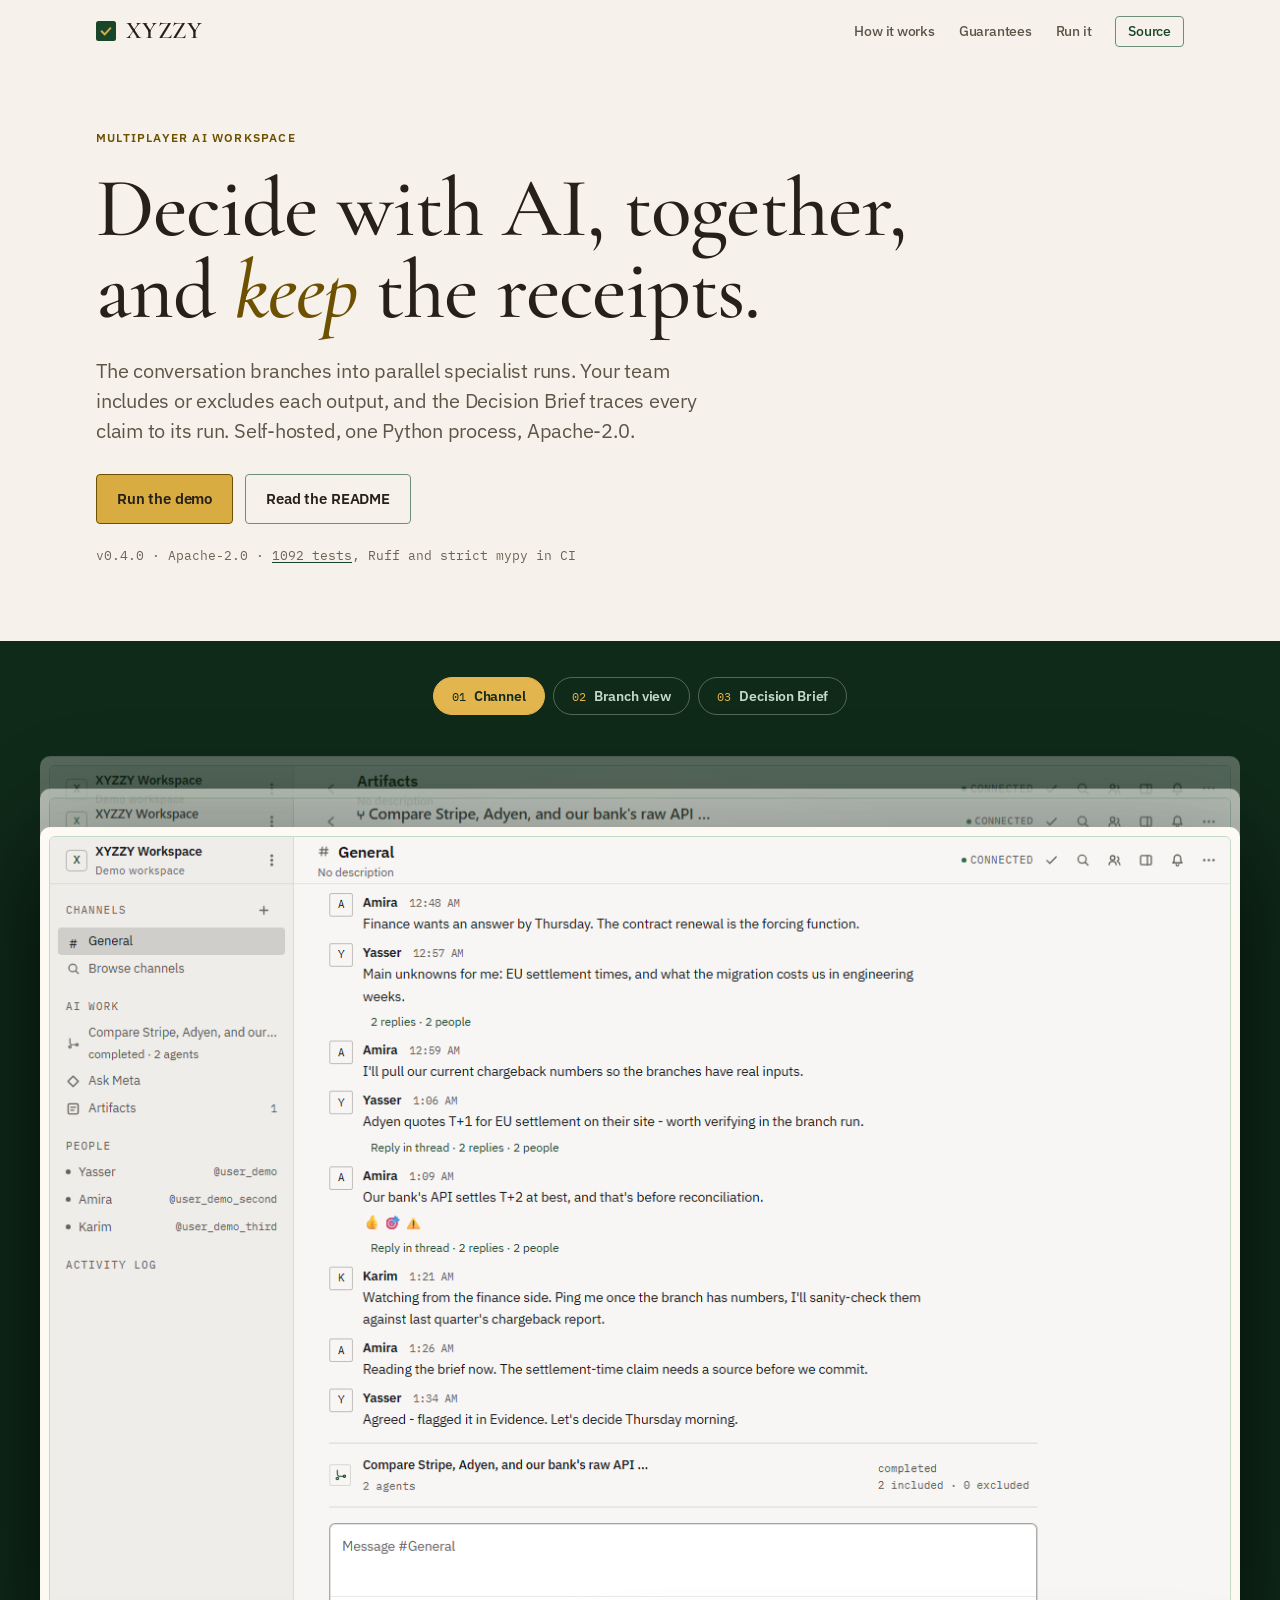
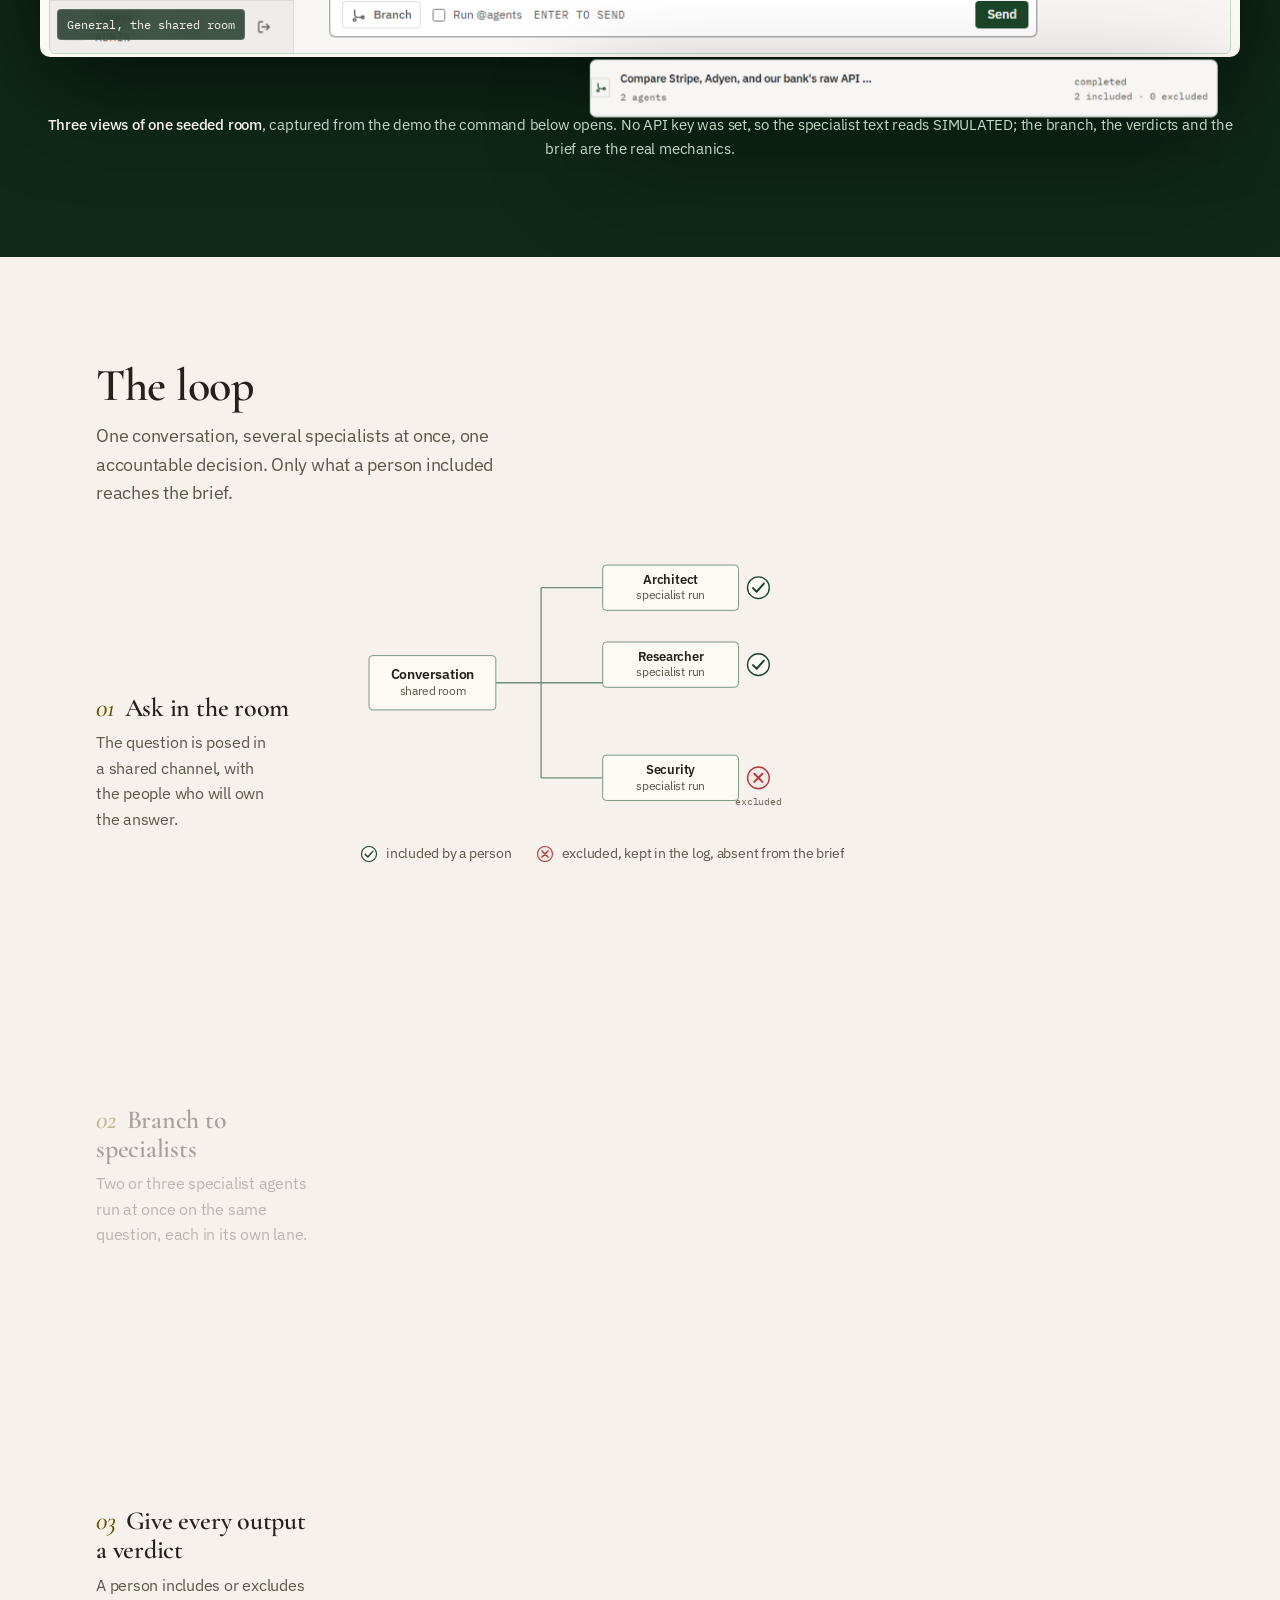
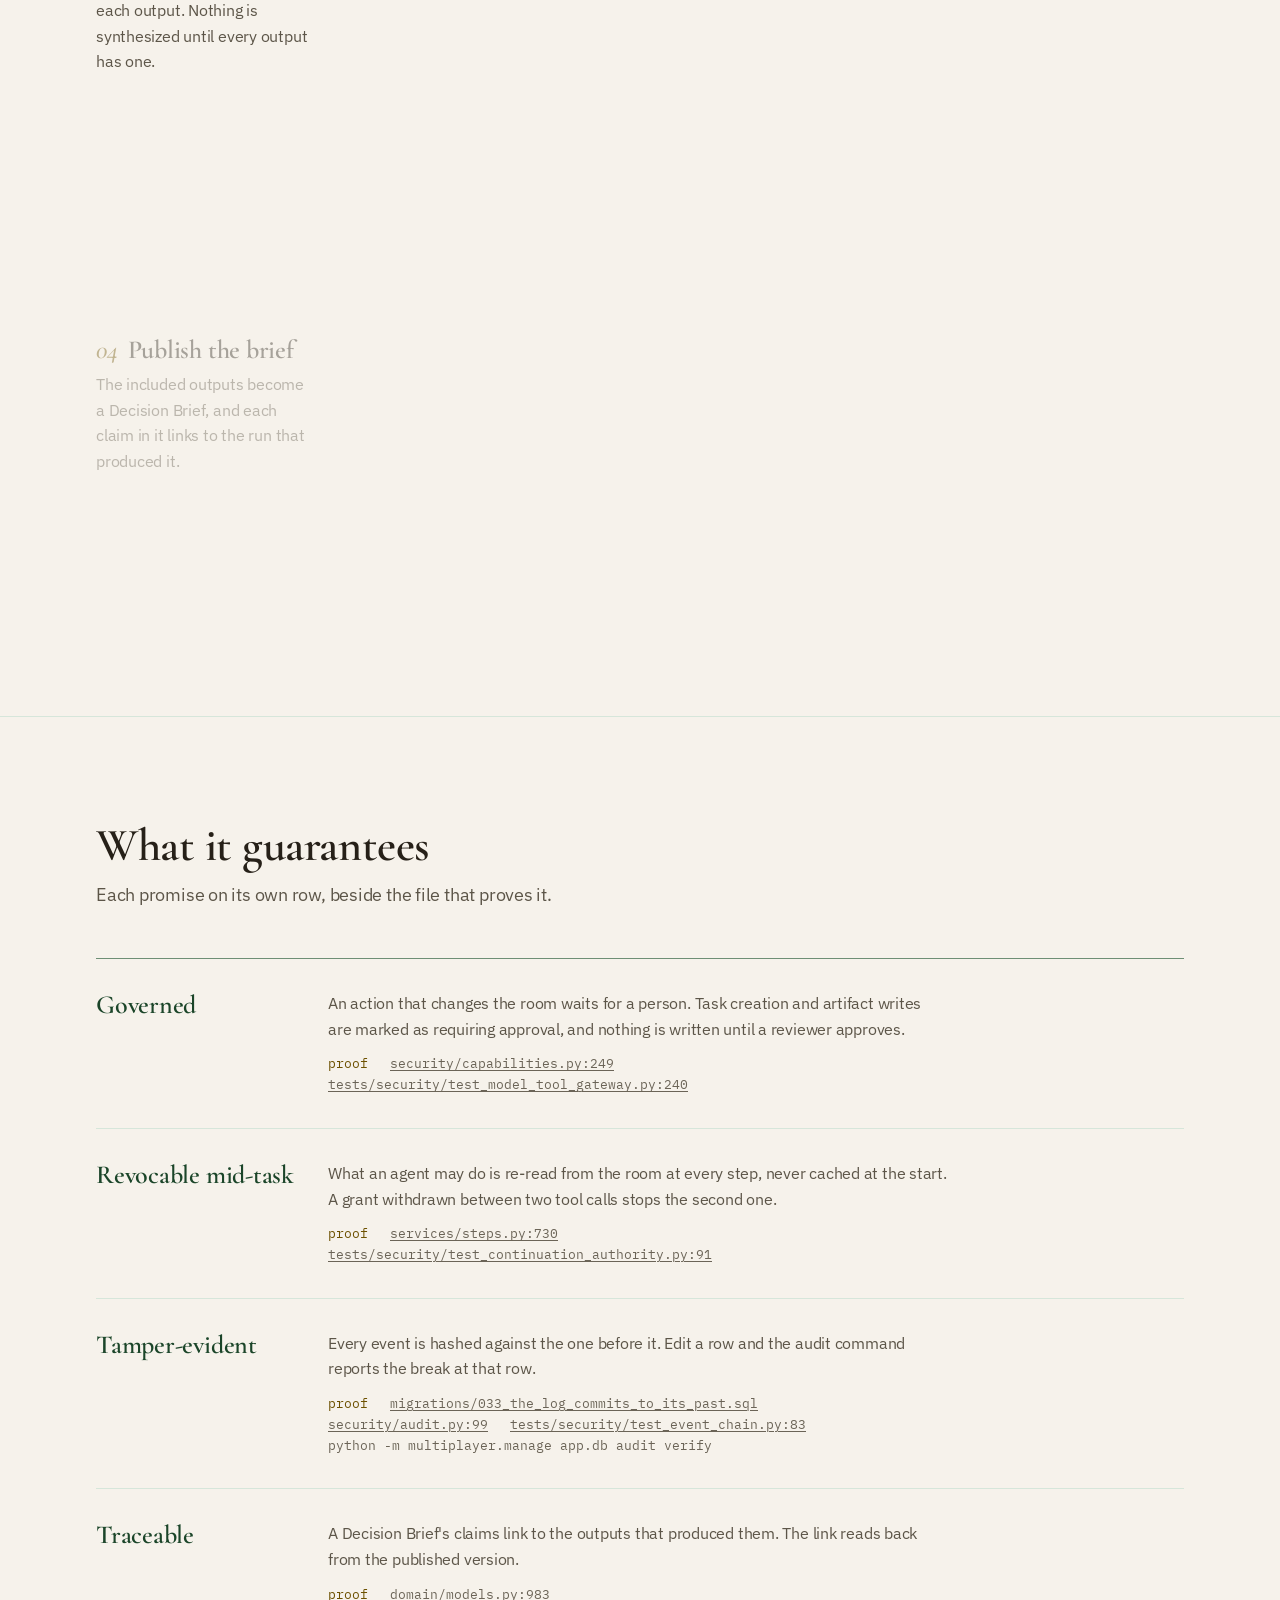
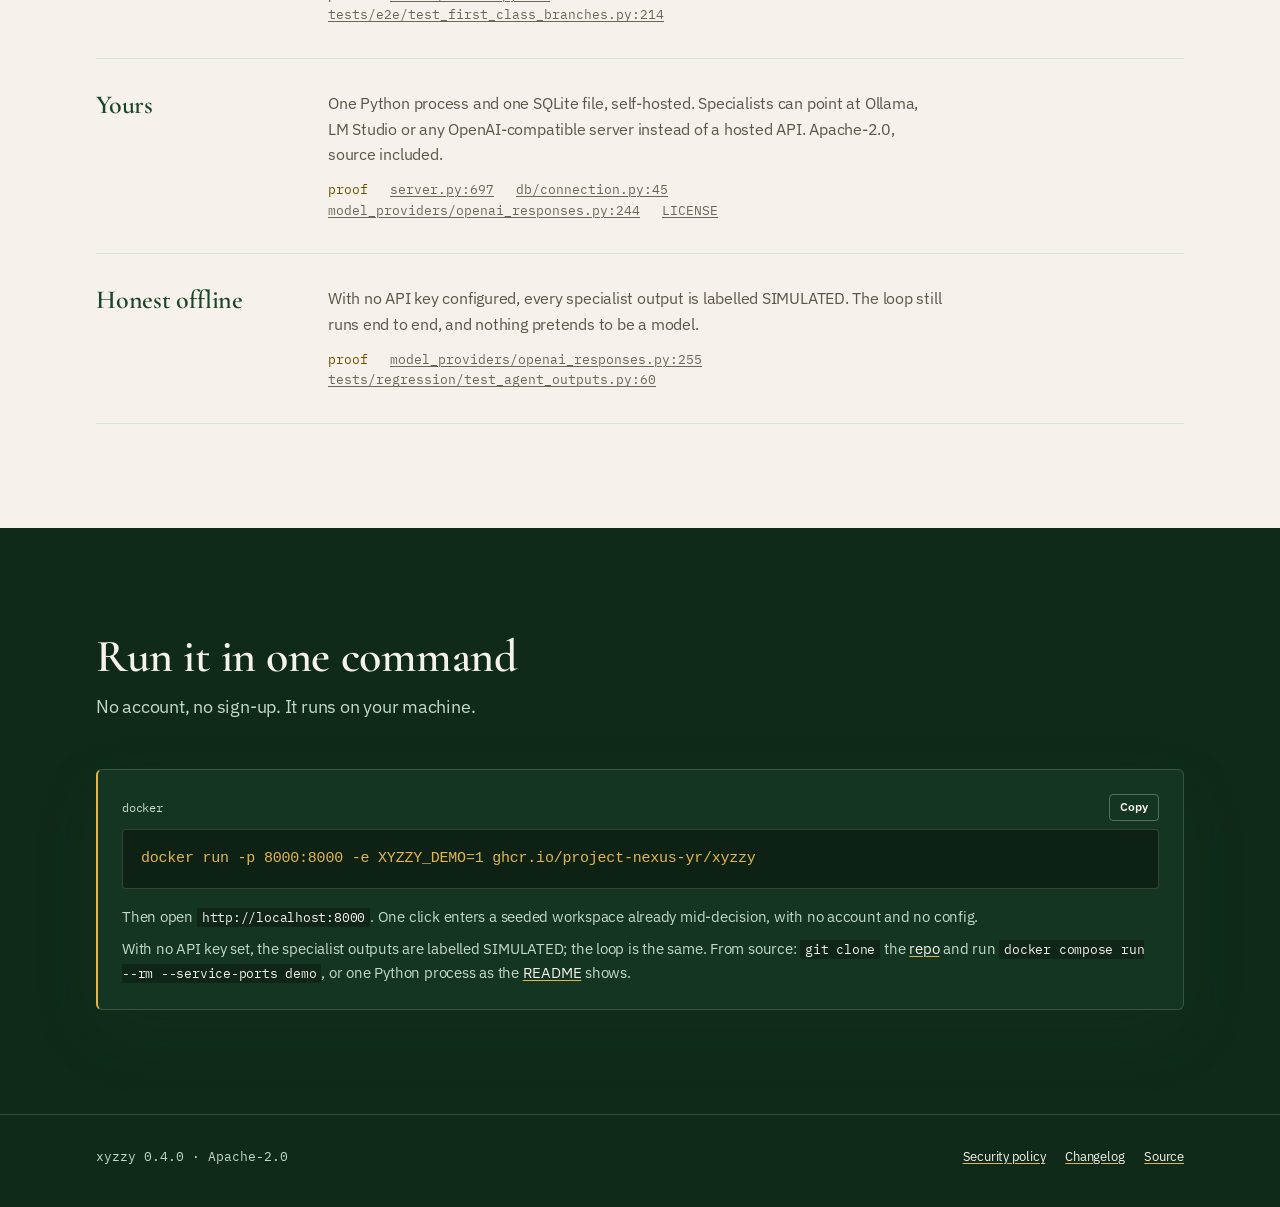
==== commit 3eef6167: "fix(server): connect-src is self alone Since CSP level 3 the self keyword also matches a websocket t" ====
--- a/site/index.html
+++ b/site/index.html
@@ -639,7 +639,7 @@
           <h3>Yours</h3>
           <div>
             <p>One Python process and one SQLite file, self-hosted. Specialists can point at Ollama, LM Studio or any OpenAI-compatible server instead of a hosted API. Apache-2.0, source included.</p>
-            <p class="proof"><span class="k">proof</span> <a href="https://github.com/Project-Nexus-YR/XYZZY/blob/main/src/multiplayer/server.py#L696" target="_blank" rel="noopener">server.py:696</a> <a href="https://github.com/Project-Nexus-YR/XYZZY/blob/main/src/multiplayer/db/connection.py#L45" target="_blank" rel="noopener">db/connection.py:45</a> <a href="https://github.com/Project-Nexus-YR/XYZZY/blob/main/src/multiplayer/model_providers/openai_responses.py#L244" target="_blank" rel="noopener">model_providers/openai_responses.py:244</a> <a href="https://github.com/Project-Nexus-YR/XYZZY/blob/main/LICENSE" target="_blank" rel="noopener">LICENSE</a></p>
+            <p class="proof"><span class="k">proof</span> <a href="https://github.com/Project-Nexus-YR/XYZZY/blob/main/src/multiplayer/server.py#L697" target="_blank" rel="noopener">server.py:697</a> <a href="https://github.com/Project-Nexus-YR/XYZZY/blob/main/src/multiplayer/db/connection.py#L45" target="_blank" rel="noopener">db/connection.py:45</a> <a href="https://github.com/Project-Nexus-YR/XYZZY/blob/main/src/multiplayer/model_providers/openai_responses.py#L244" target="_blank" rel="noopener">model_providers/openai_responses.py:244</a> <a href="https://github.com/Project-Nexus-YR/XYZZY/blob/main/LICENSE" target="_blank" rel="noopener">LICENSE</a></p>
           </div>
         </li>
         <li class="reveal" style="--d: 300ms">
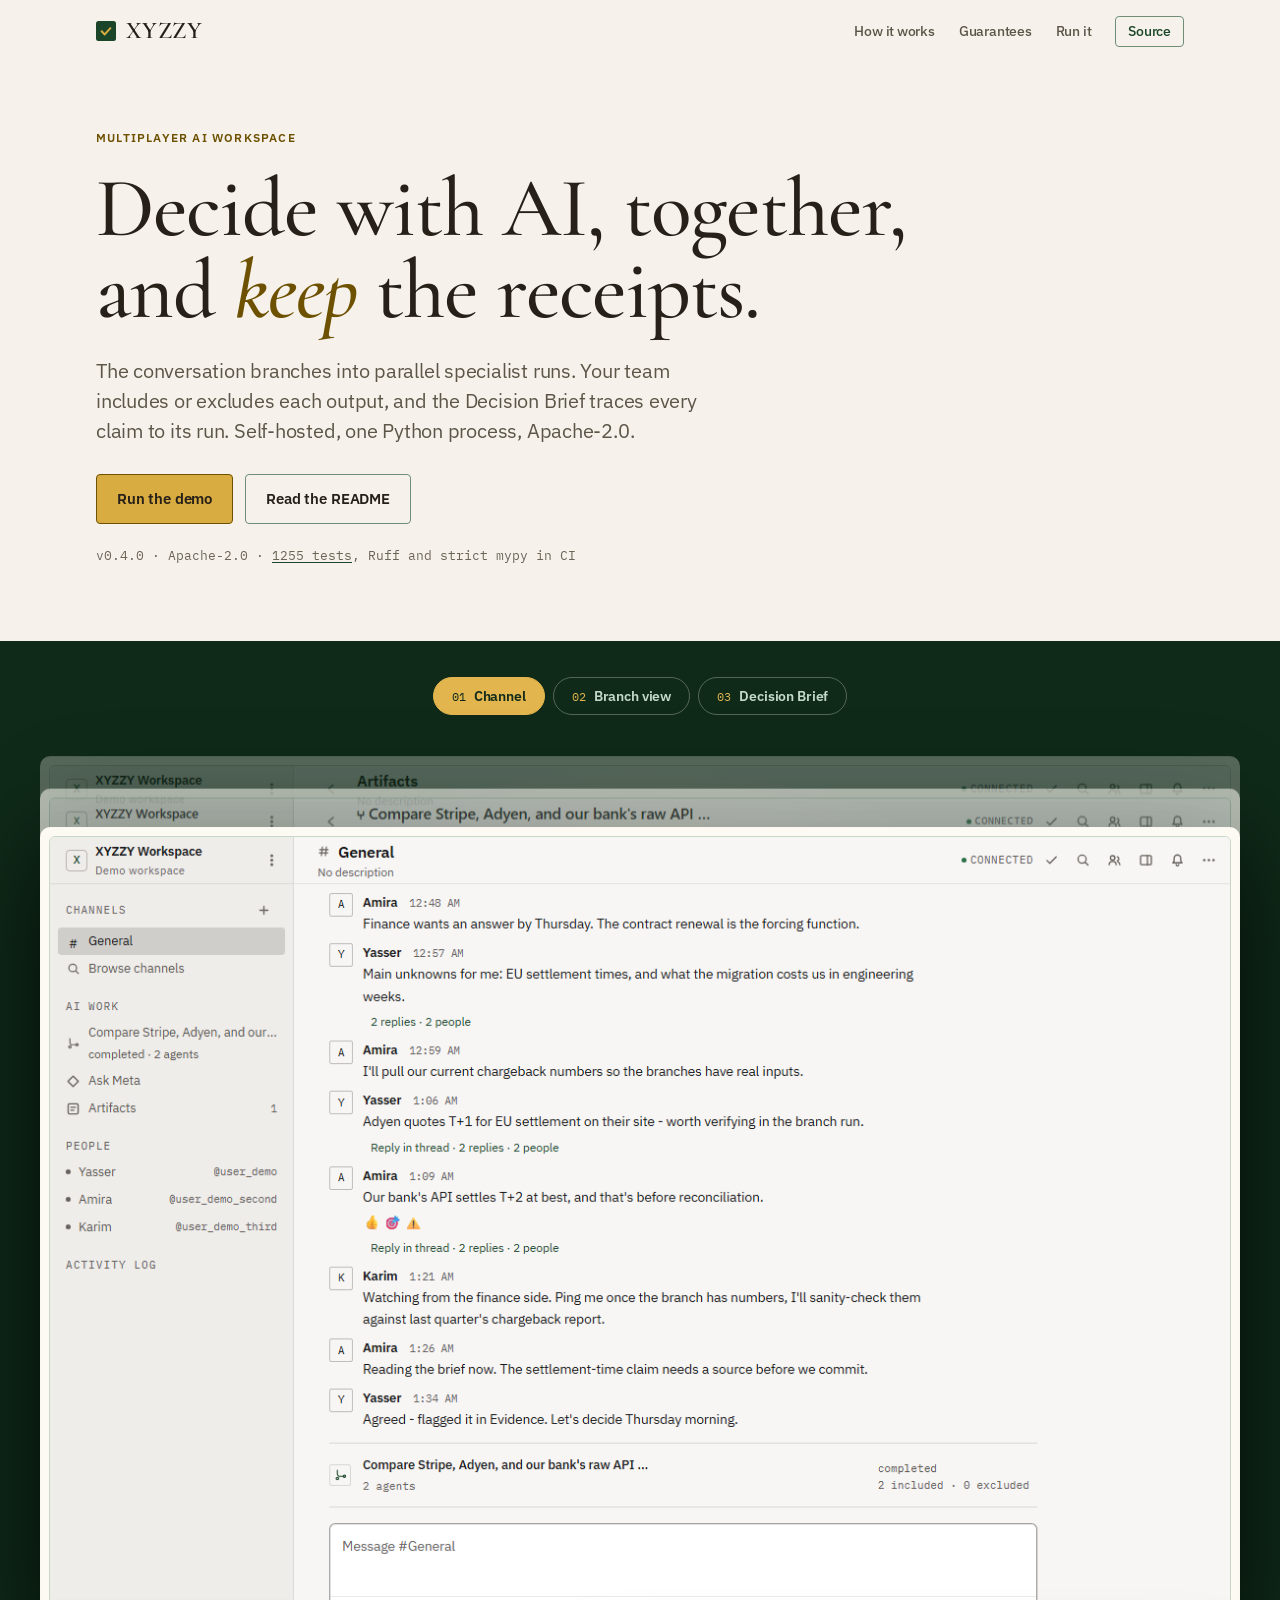
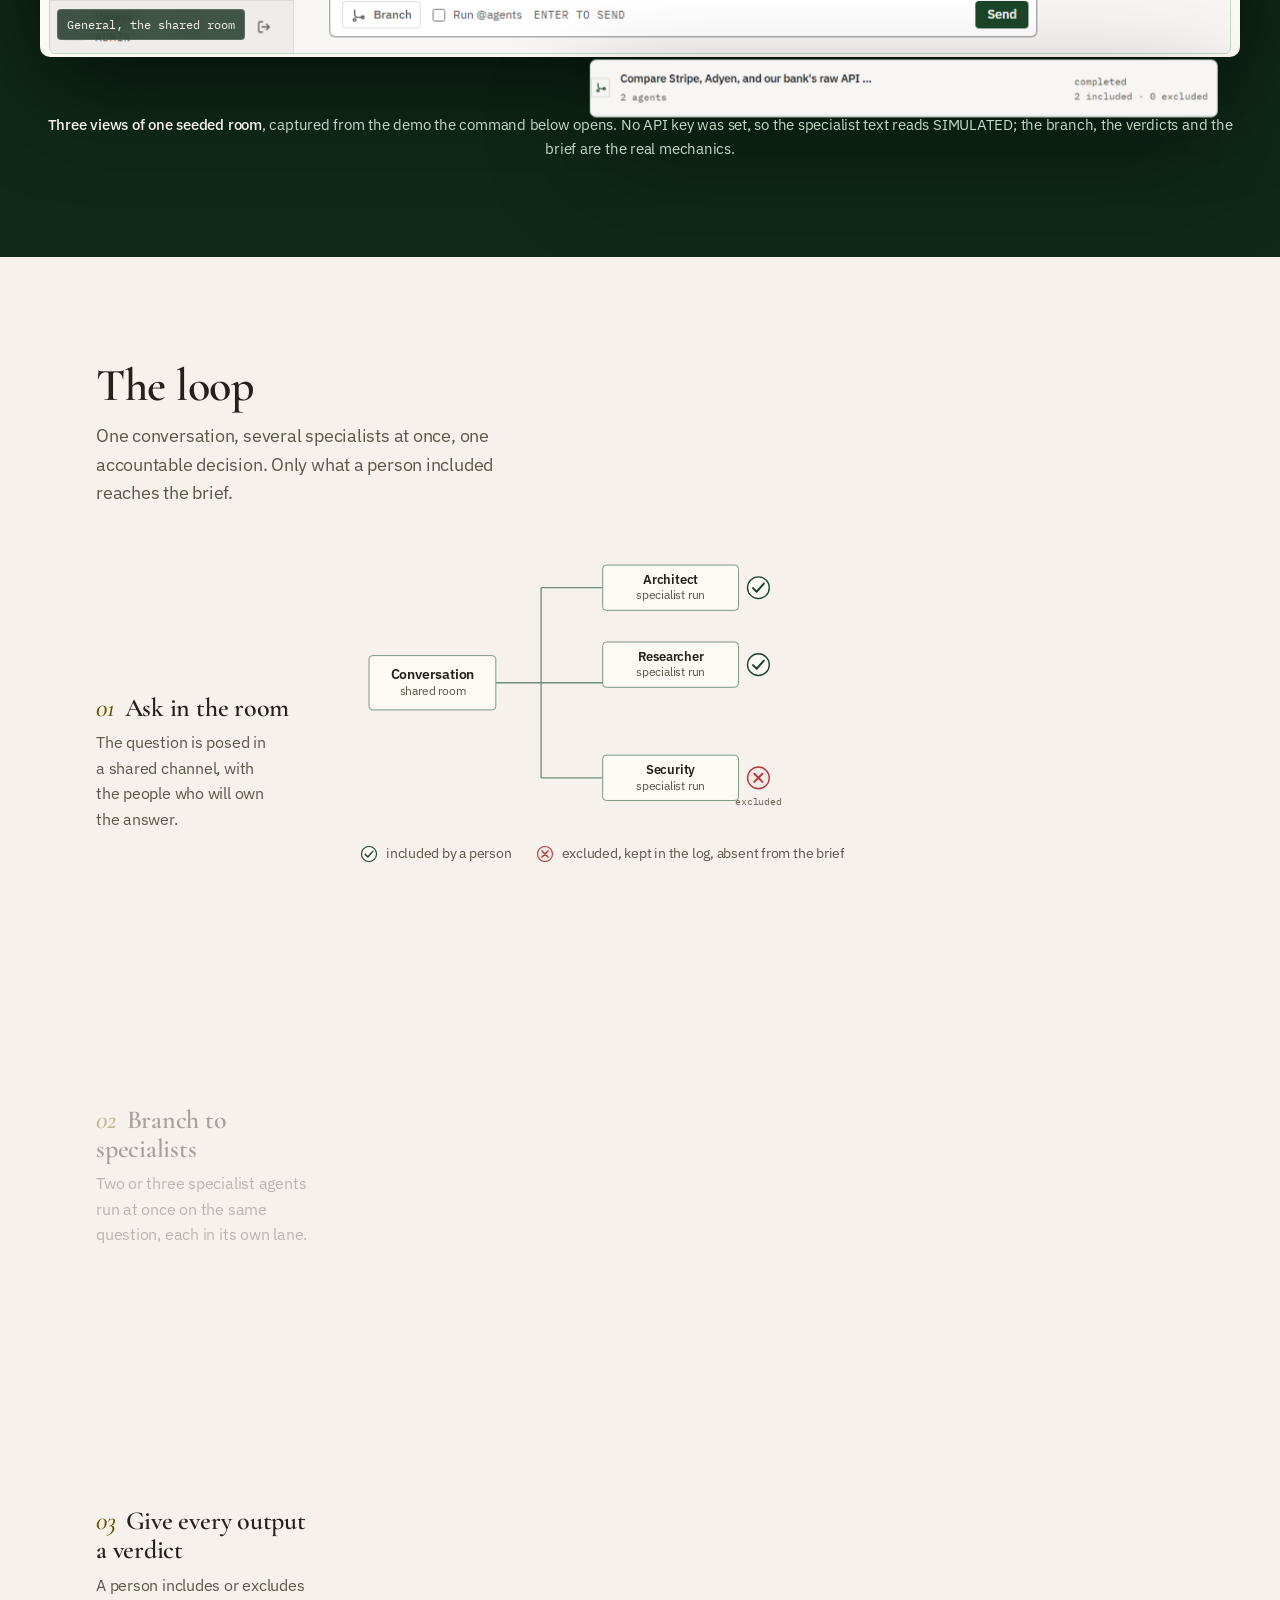
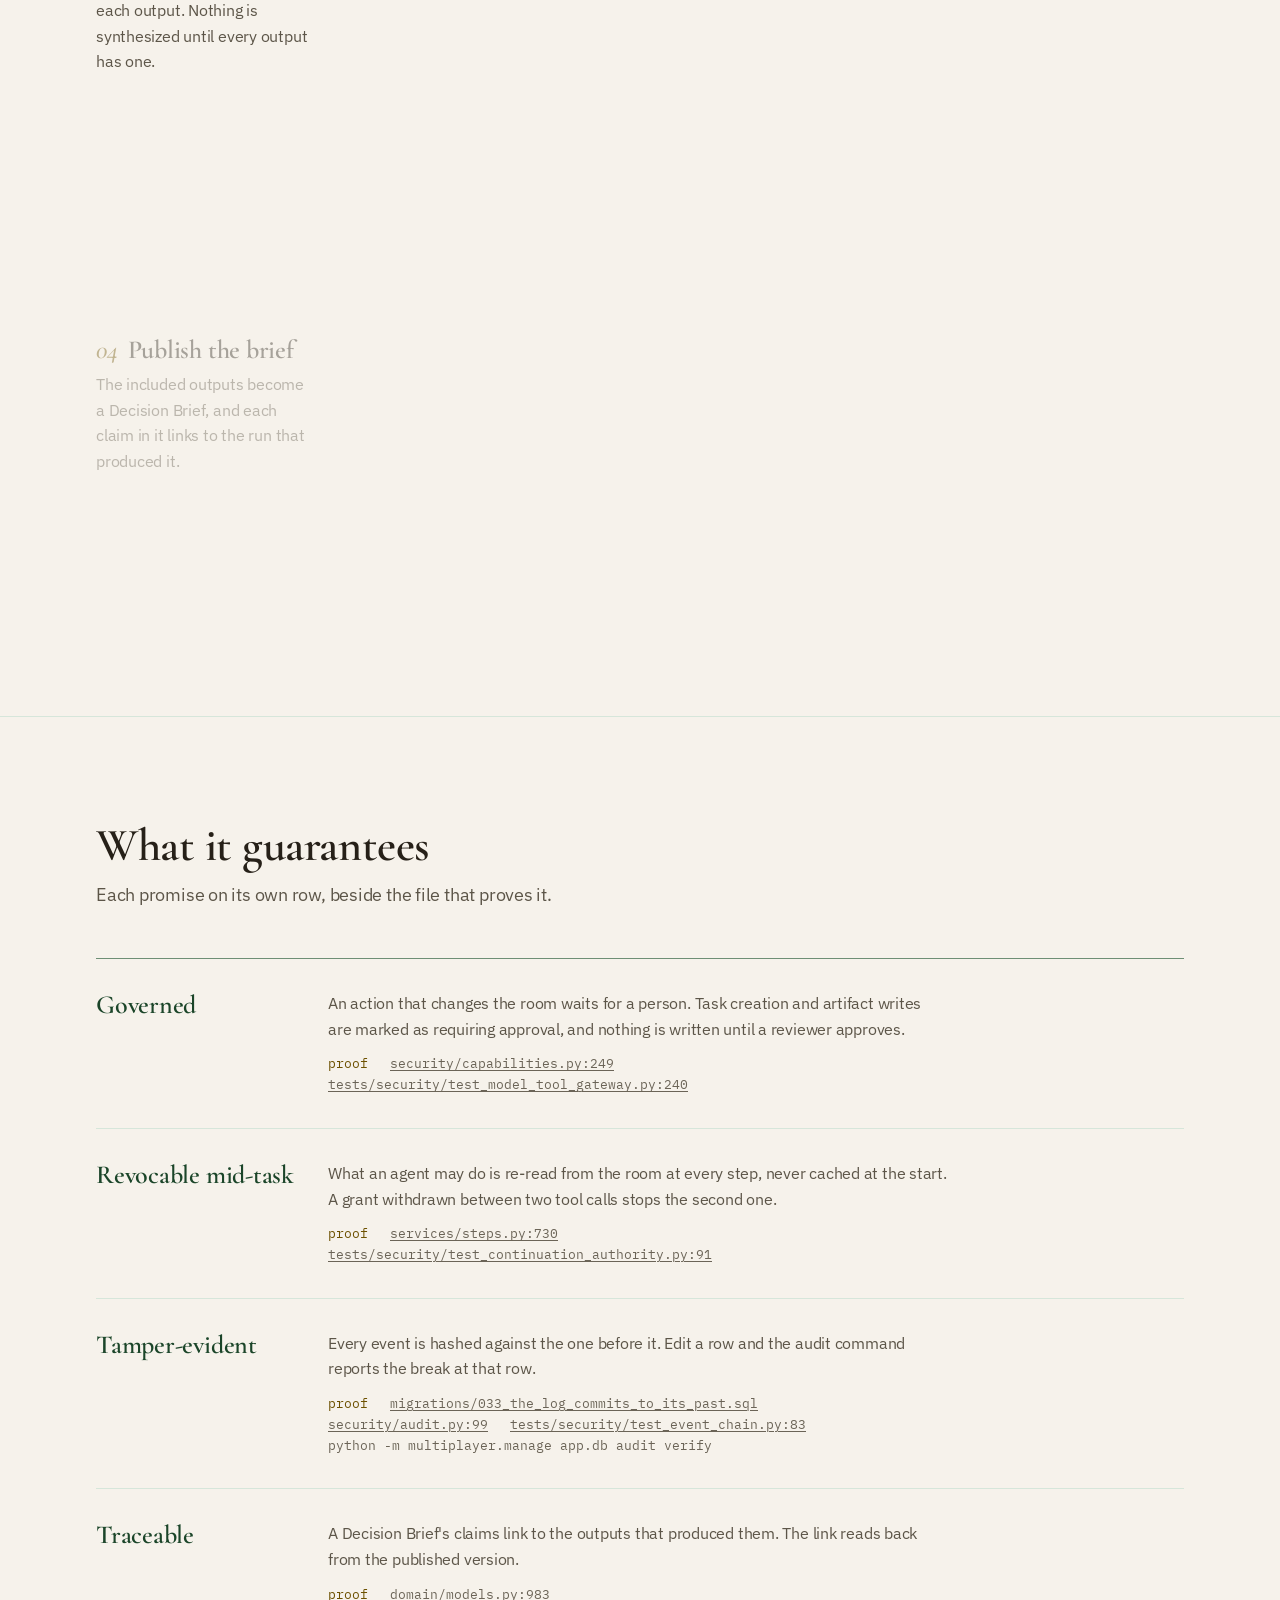
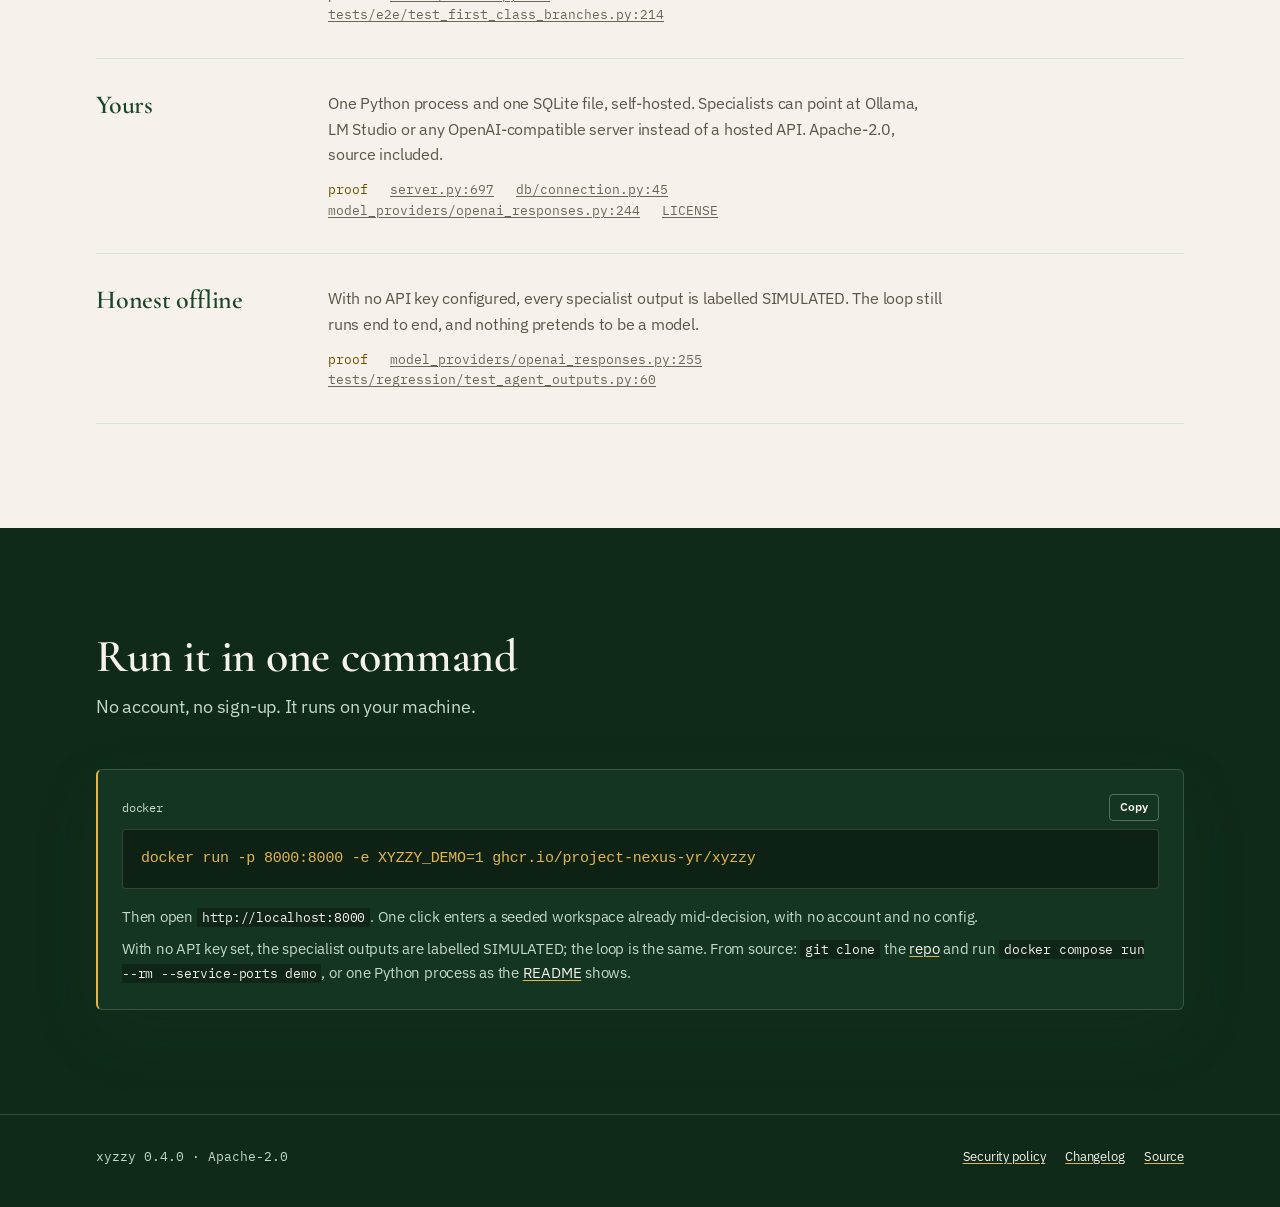
==== commit 0893e28c: "docs: the changelog names the client, image and limit fixes, the test count is 1255" ====
--- a/site/index.html
+++ b/site/index.html
@@ -412,7 +412,7 @@
           <a class="cta-primary" href="#quickstart">Run the demo</a>
           <a class="cta-secondary" href="https://github.com/Project-Nexus-YR/XYZZY#readme" target="_blank" rel="noopener">Read the README</a>
         </div>
-        <p class="hero-proof rise" style="--d: 270ms">v0.4.0<span class="sep">·</span>Apache-2.0<span class="sep">·</span><a href="https://github.com/Project-Nexus-YR/XYZZY/tree/main/tests" target="_blank" rel="noopener">1092 tests</a>, Ruff and strict mypy in CI</p>
+        <p class="hero-proof rise" style="--d: 270ms">v0.4.0<span class="sep">·</span>Apache-2.0<span class="sep">·</span><a href="https://github.com/Project-Nexus-YR/XYZZY/tree/main/tests" target="_blank" rel="noopener">1255 tests</a>, Ruff and strict mypy in CI</p>
       </div>
     </div>
   </section>
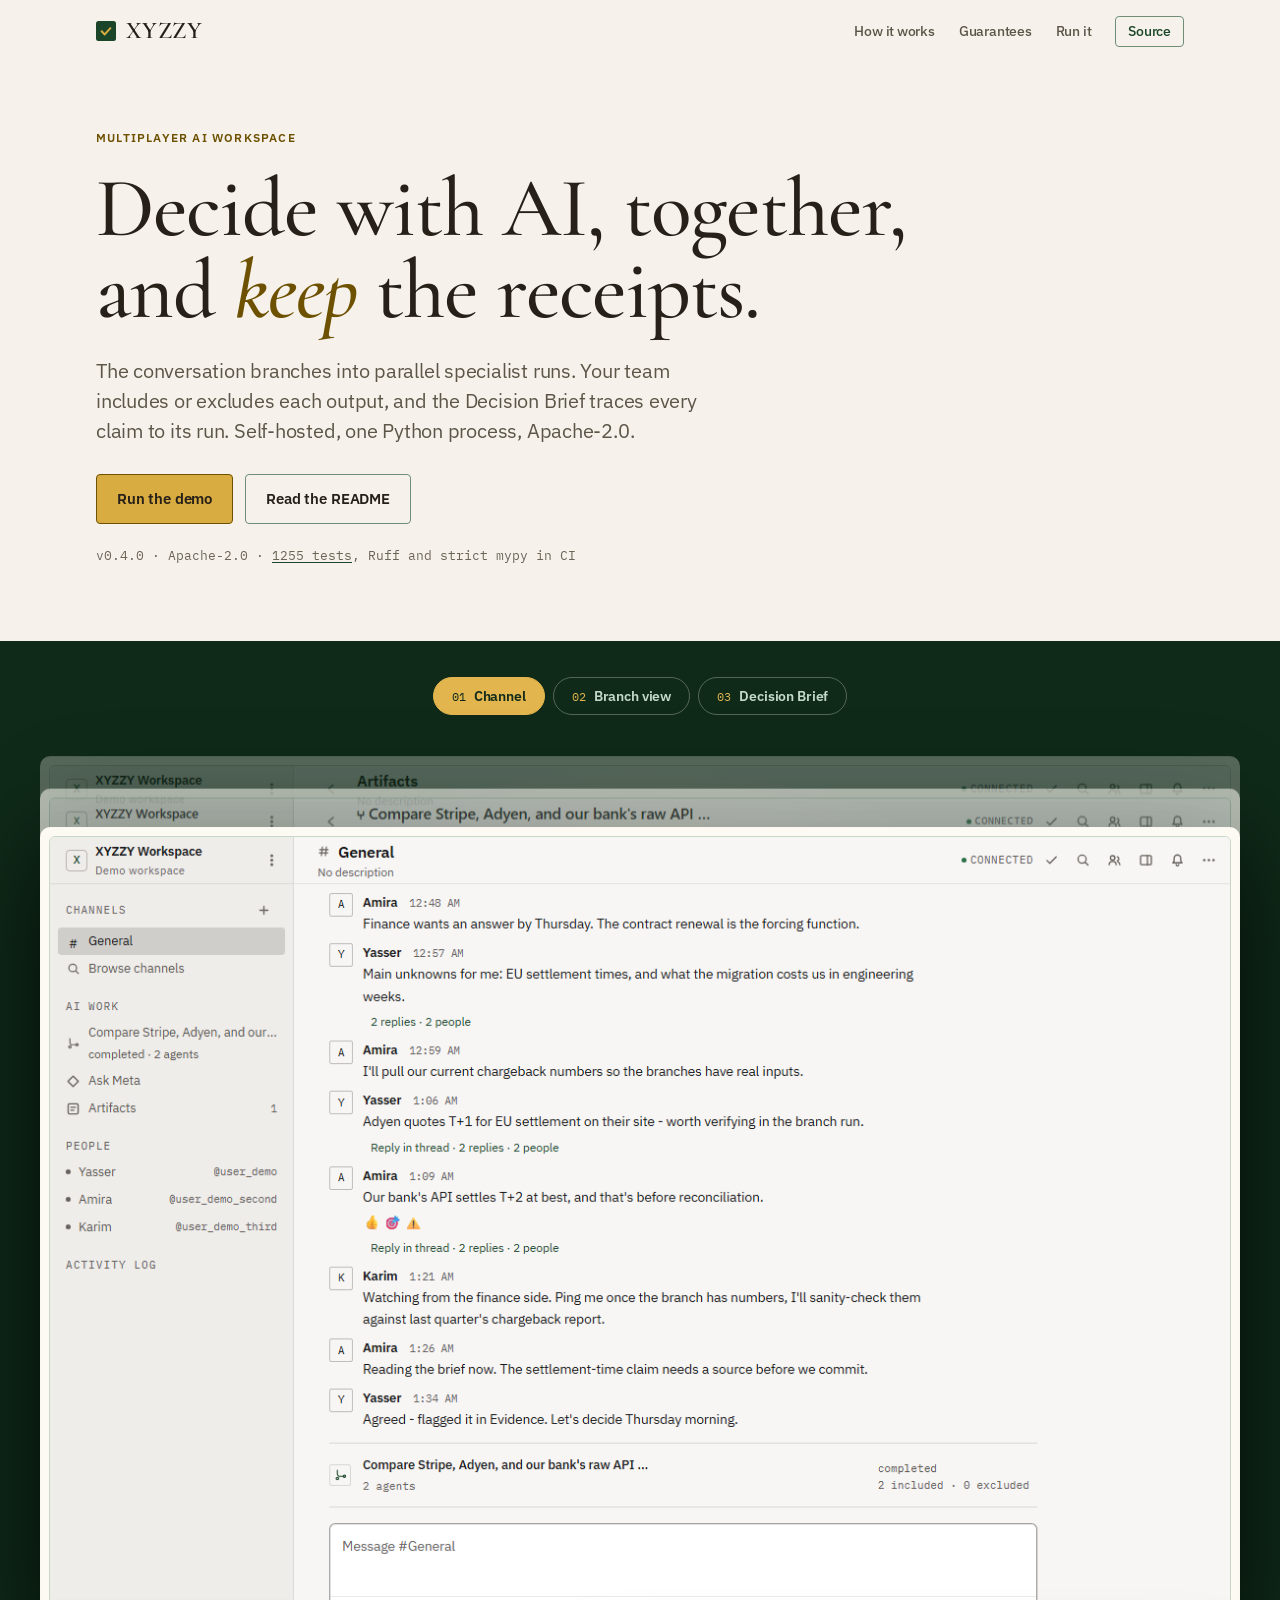
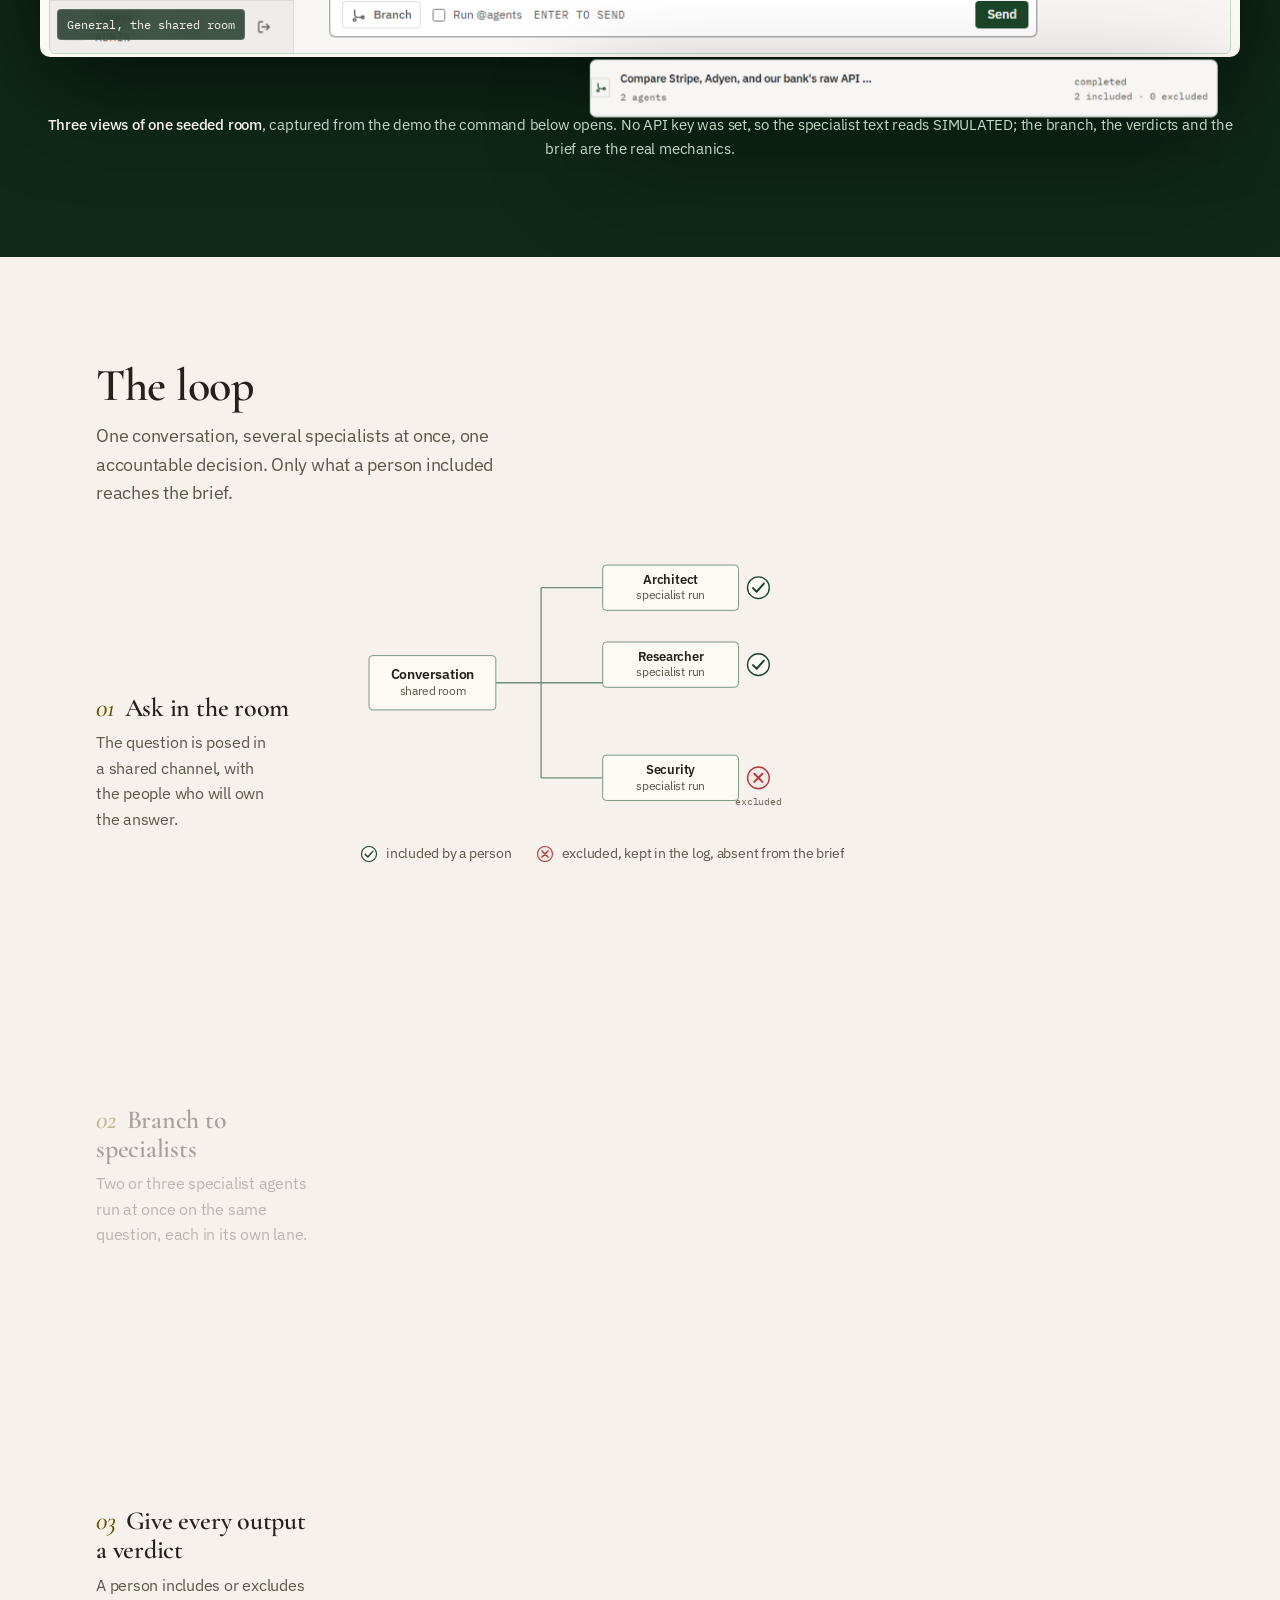
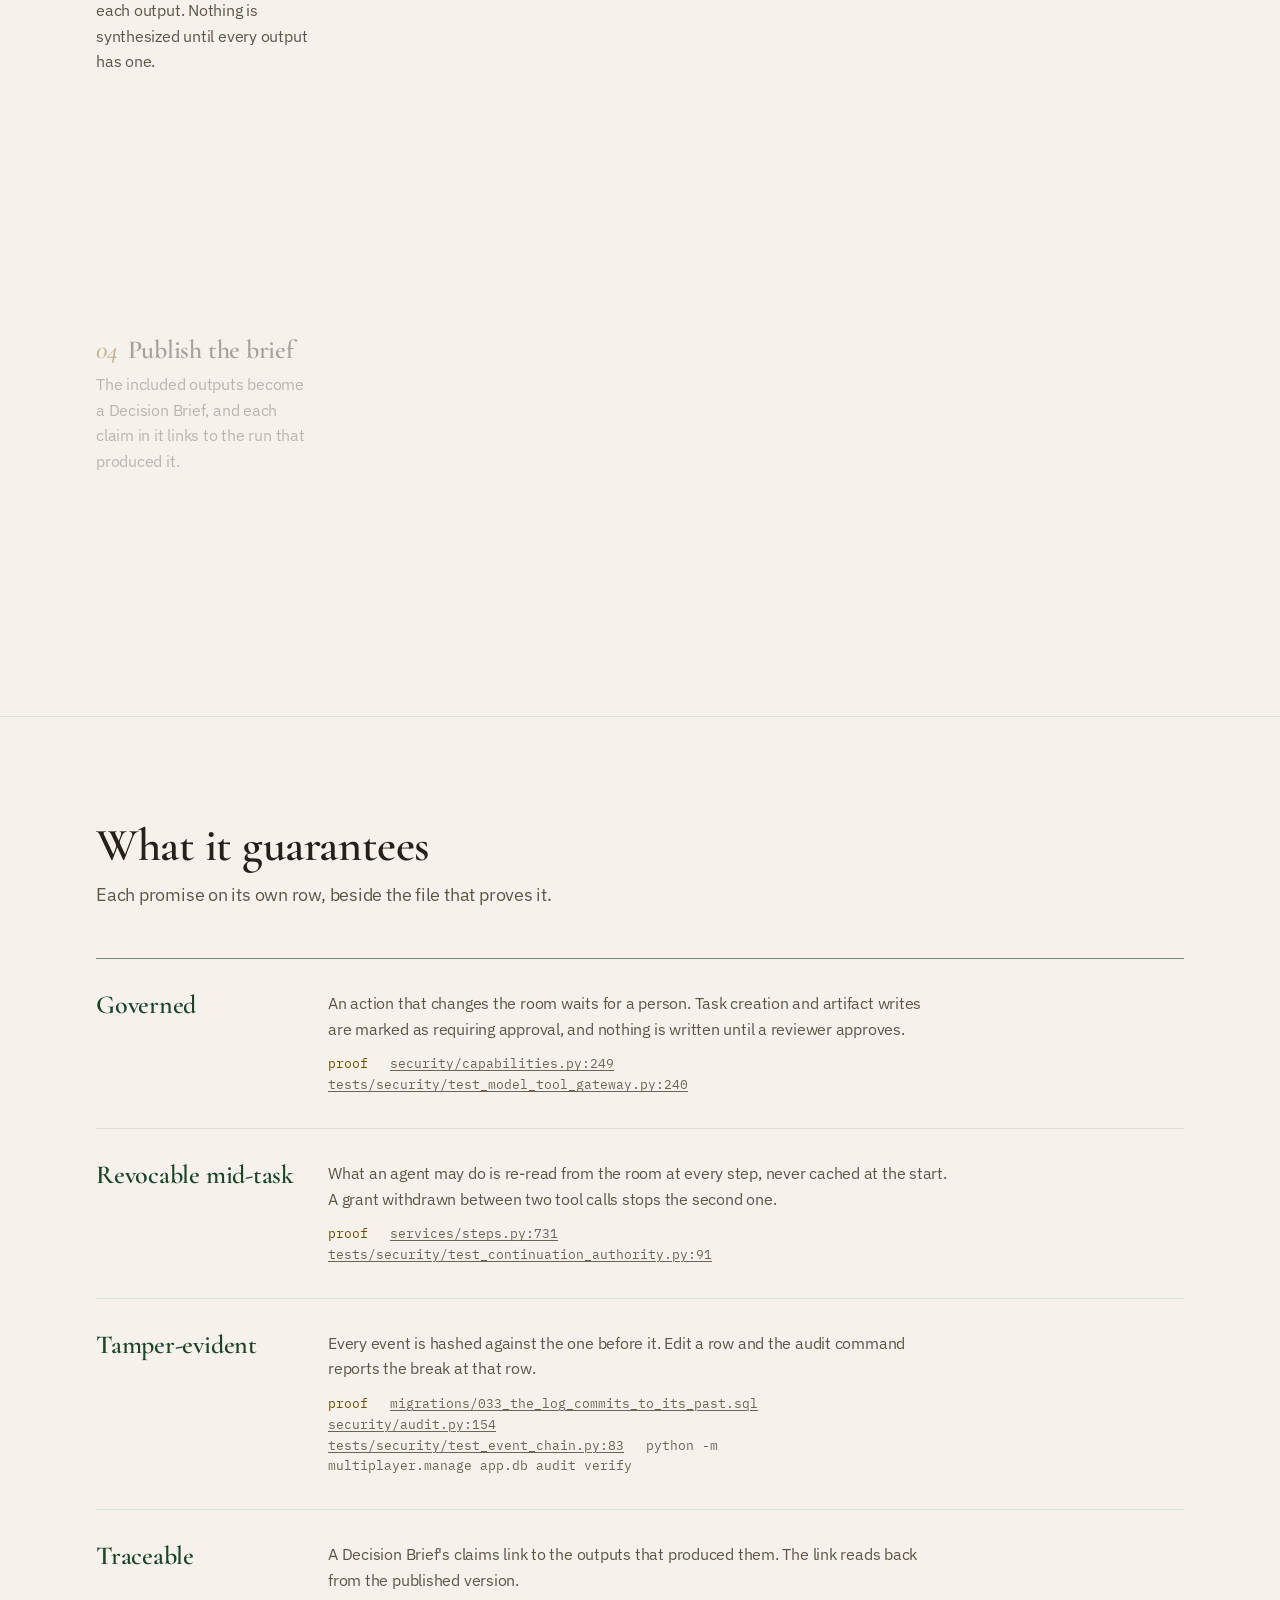
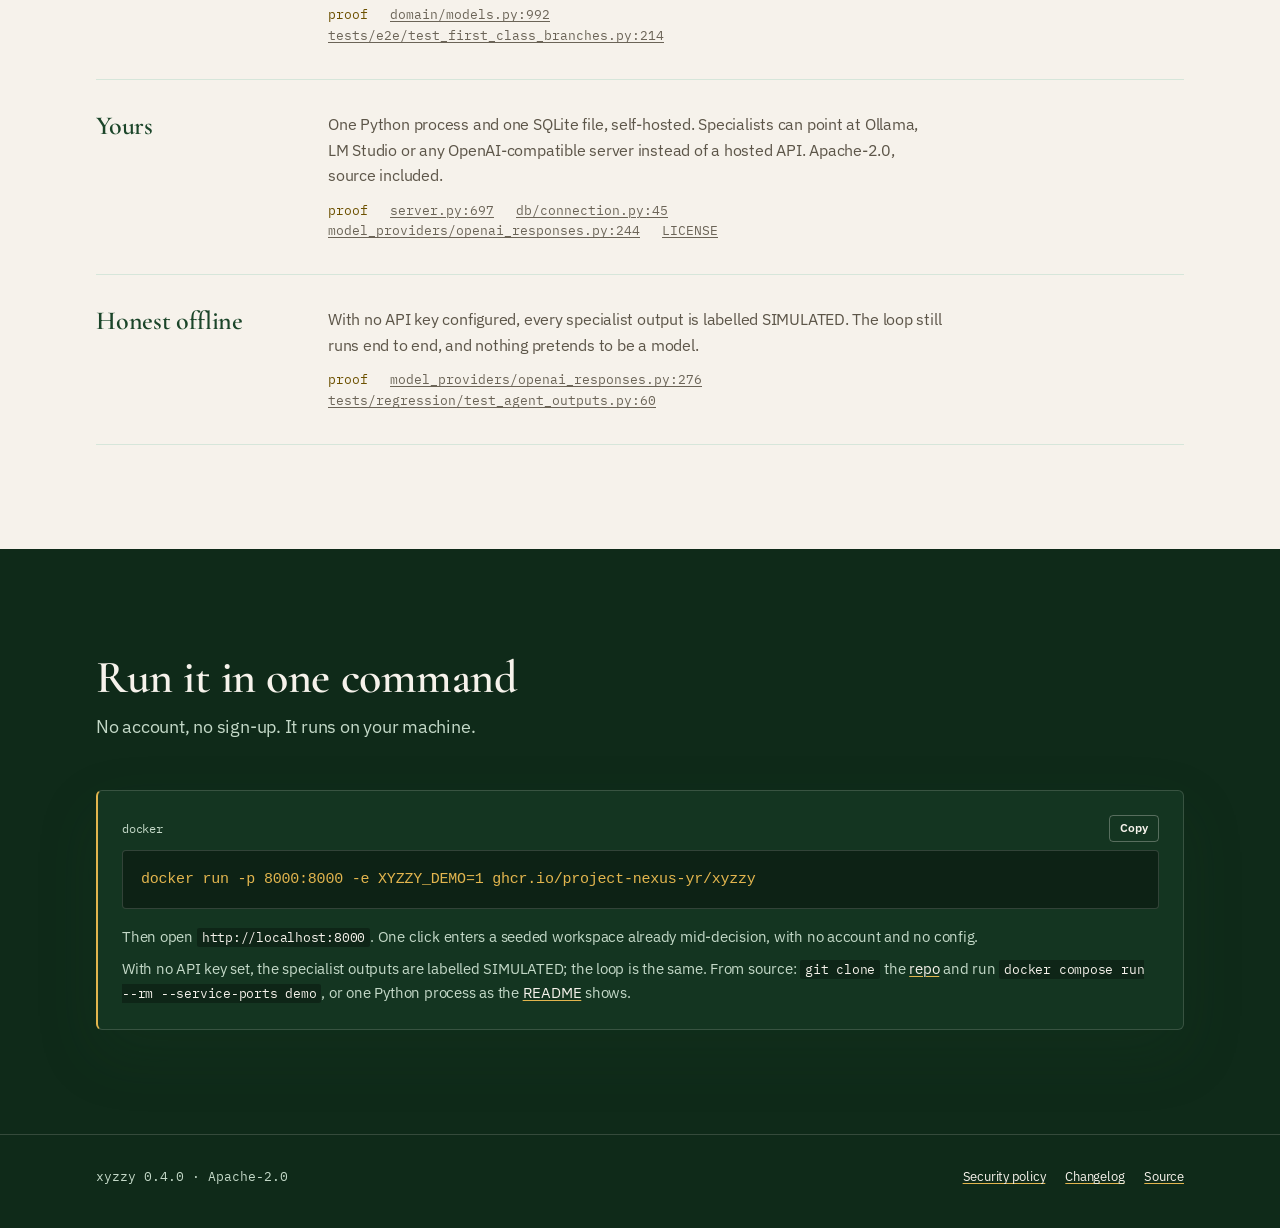
==== commit 0f920c6e: "docs: the proof links land on the lines their claims need, the changelog names what it omitted Four " ====
--- a/site/index.html
+++ b/site/index.html
@@ -618,21 +618,21 @@
           <h3>Revocable mid-task</h3>
           <div>
             <p>What an agent may do is re-read from the room at every step, never cached at the start. A grant withdrawn between two tool calls stops the second one.</p>
-            <p class="proof"><span class="k">proof</span> <a href="https://github.com/Project-Nexus-YR/XYZZY/blob/main/src/multiplayer/services/steps.py#L730" target="_blank" rel="noopener">services/steps.py:730</a> <a href="https://github.com/Project-Nexus-YR/XYZZY/blob/main/tests/security/test_continuation_authority.py#L91" target="_blank" rel="noopener">tests/security/test_continuation_authority.py:91</a></p>
+            <p class="proof"><span class="k">proof</span> <a href="https://github.com/Project-Nexus-YR/XYZZY/blob/main/src/multiplayer/services/steps.py#L731" target="_blank" rel="noopener">services/steps.py:731</a> <a href="https://github.com/Project-Nexus-YR/XYZZY/blob/main/tests/security/test_continuation_authority.py#L91" target="_blank" rel="noopener">tests/security/test_continuation_authority.py:91</a></p>
           </div>
         </li>
         <li class="reveal" style="--d: 120ms">
           <h3>Tamper-evident</h3>
           <div>
             <p>Every event is hashed against the one before it. Edit a row and the audit command reports the break at that row.</p>
-            <p class="proof"><span class="k">proof</span> <a href="https://github.com/Project-Nexus-YR/XYZZY/blob/main/src/multiplayer/migrations/033_the_log_commits_to_its_past.sql" target="_blank" rel="noopener">migrations/033_the_log_commits_to_its_past.sql</a> <a href="https://github.com/Project-Nexus-YR/XYZZY/blob/main/src/multiplayer/security/audit.py#L99" target="_blank" rel="noopener">security/audit.py:99</a> <a href="https://github.com/Project-Nexus-YR/XYZZY/blob/main/tests/security/test_event_chain.py#L83" target="_blank" rel="noopener">tests/security/test_event_chain.py:83</a> <span>python -m multiplayer.manage app.db audit verify</span></p>
+            <p class="proof"><span class="k">proof</span> <a href="https://github.com/Project-Nexus-YR/XYZZY/blob/main/src/multiplayer/migrations/033_the_log_commits_to_its_past.sql" target="_blank" rel="noopener">migrations/033_the_log_commits_to_its_past.sql</a> <a href="https://github.com/Project-Nexus-YR/XYZZY/blob/main/src/multiplayer/security/audit.py#L154" target="_blank" rel="noopener">security/audit.py:154</a> <a href="https://github.com/Project-Nexus-YR/XYZZY/blob/main/tests/security/test_event_chain.py#L83" target="_blank" rel="noopener">tests/security/test_event_chain.py:83</a> <span>python -m multiplayer.manage app.db audit verify</span></p>
           </div>
         </li>
         <li class="reveal" style="--d: 180ms">
           <h3>Traceable</h3>
           <div>
             <p>A Decision Brief's claims link to the outputs that produced them. The link reads back from the published version.</p>
-            <p class="proof"><span class="k">proof</span> <a href="https://github.com/Project-Nexus-YR/XYZZY/blob/main/src/multiplayer/domain/models.py#L983" target="_blank" rel="noopener">domain/models.py:983</a> <a href="https://github.com/Project-Nexus-YR/XYZZY/blob/main/tests/e2e/test_first_class_branches.py#L214" target="_blank" rel="noopener">tests/e2e/test_first_class_branches.py:214</a></p>
+            <p class="proof"><span class="k">proof</span> <a href="https://github.com/Project-Nexus-YR/XYZZY/blob/main/src/multiplayer/domain/models.py#L992" target="_blank" rel="noopener">domain/models.py:992</a> <a href="https://github.com/Project-Nexus-YR/XYZZY/blob/main/tests/e2e/test_first_class_branches.py#L214" target="_blank" rel="noopener">tests/e2e/test_first_class_branches.py:214</a></p>
           </div>
         </li>
         <li class="reveal" style="--d: 240ms">
@@ -646,7 +646,7 @@
           <h3>Honest offline</h3>
           <div>
             <p>With no API key configured, every specialist output is labelled SIMULATED. The loop still runs end to end, and nothing pretends to be a model.</p>
-            <p class="proof"><span class="k">proof</span> <a href="https://github.com/Project-Nexus-YR/XYZZY/blob/main/src/multiplayer/model_providers/openai_responses.py#L255" target="_blank" rel="noopener">model_providers/openai_responses.py:255</a> <a href="https://github.com/Project-Nexus-YR/XYZZY/blob/main/tests/regression/test_agent_outputs.py#L60" target="_blank" rel="noopener">tests/regression/test_agent_outputs.py:60</a></p>
+            <p class="proof"><span class="k">proof</span> <a href="https://github.com/Project-Nexus-YR/XYZZY/blob/main/src/multiplayer/model_providers/openai_responses.py#L276" target="_blank" rel="noopener">model_providers/openai_responses.py:276</a> <a href="https://github.com/Project-Nexus-YR/XYZZY/blob/main/tests/regression/test_agent_outputs.py#L60" target="_blank" rel="noopener">tests/regression/test_agent_outputs.py:60</a></p>
           </div>
         </li>
       </ul>
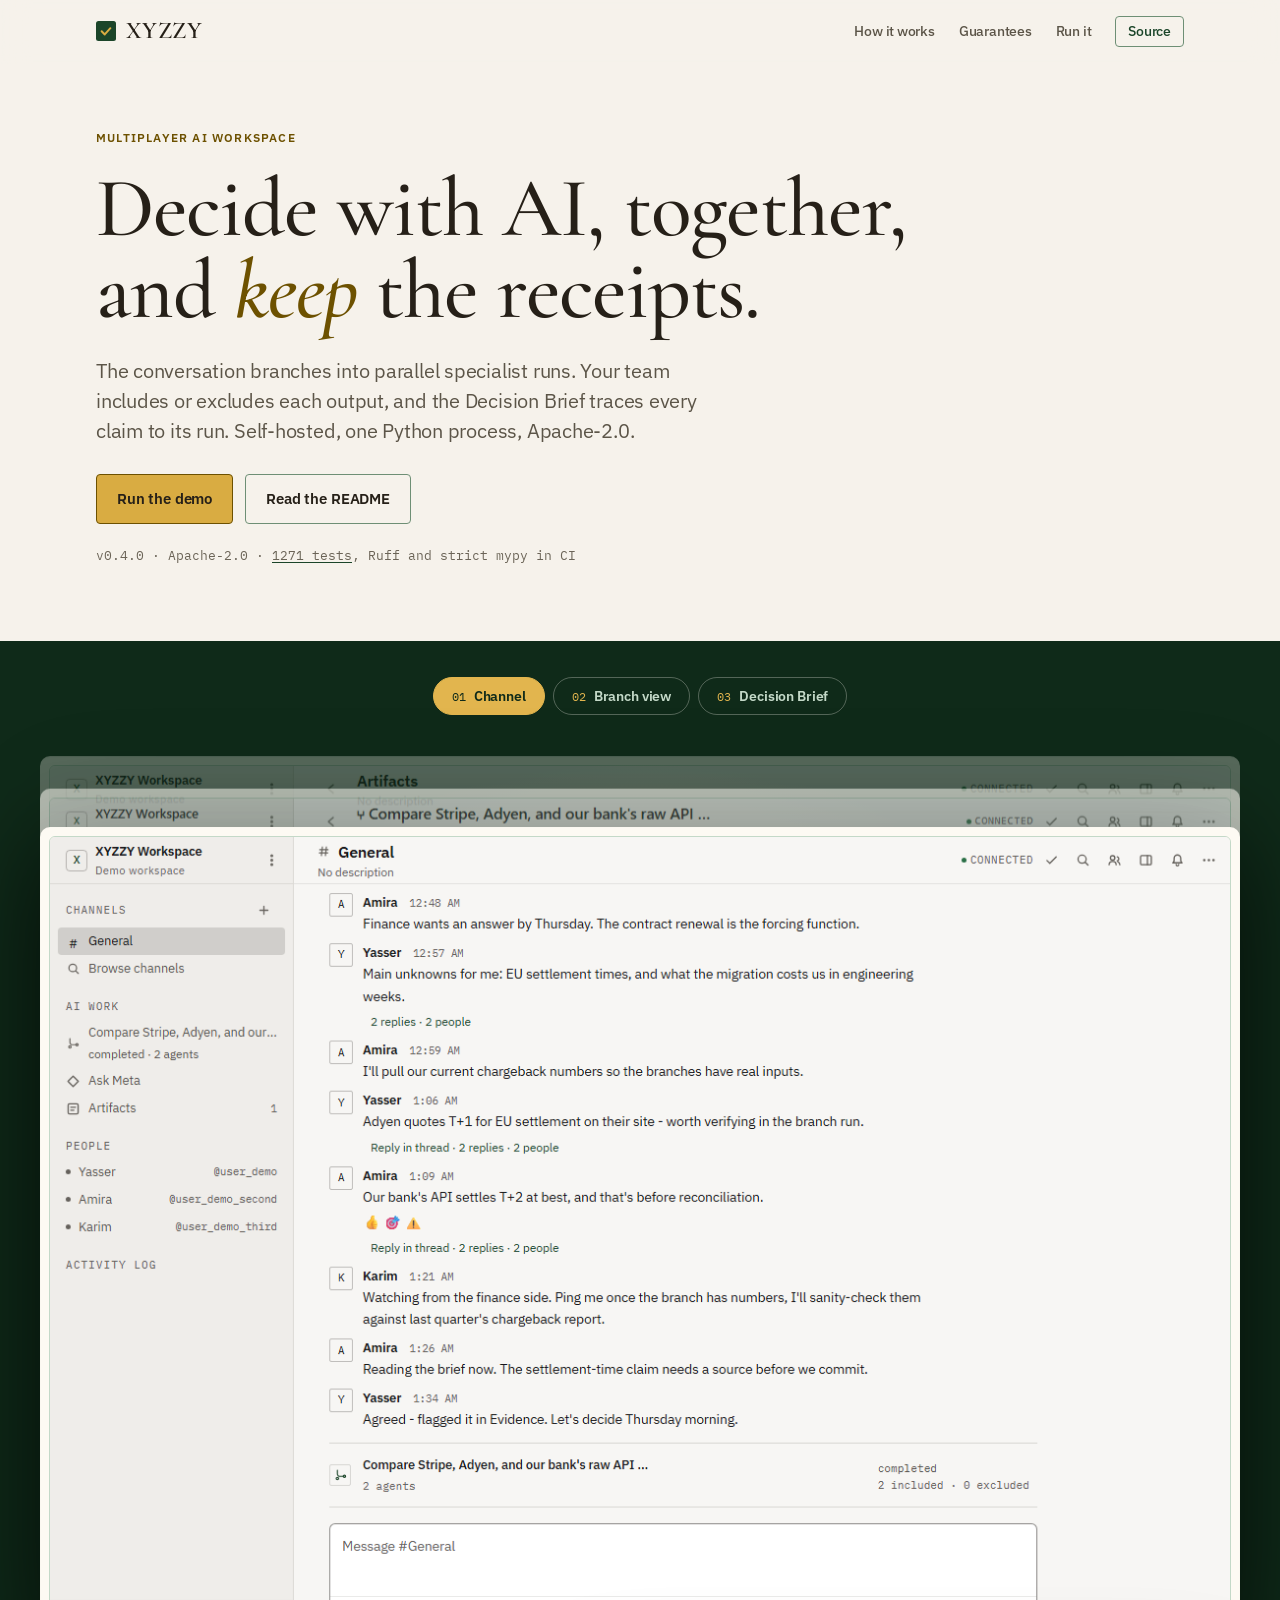
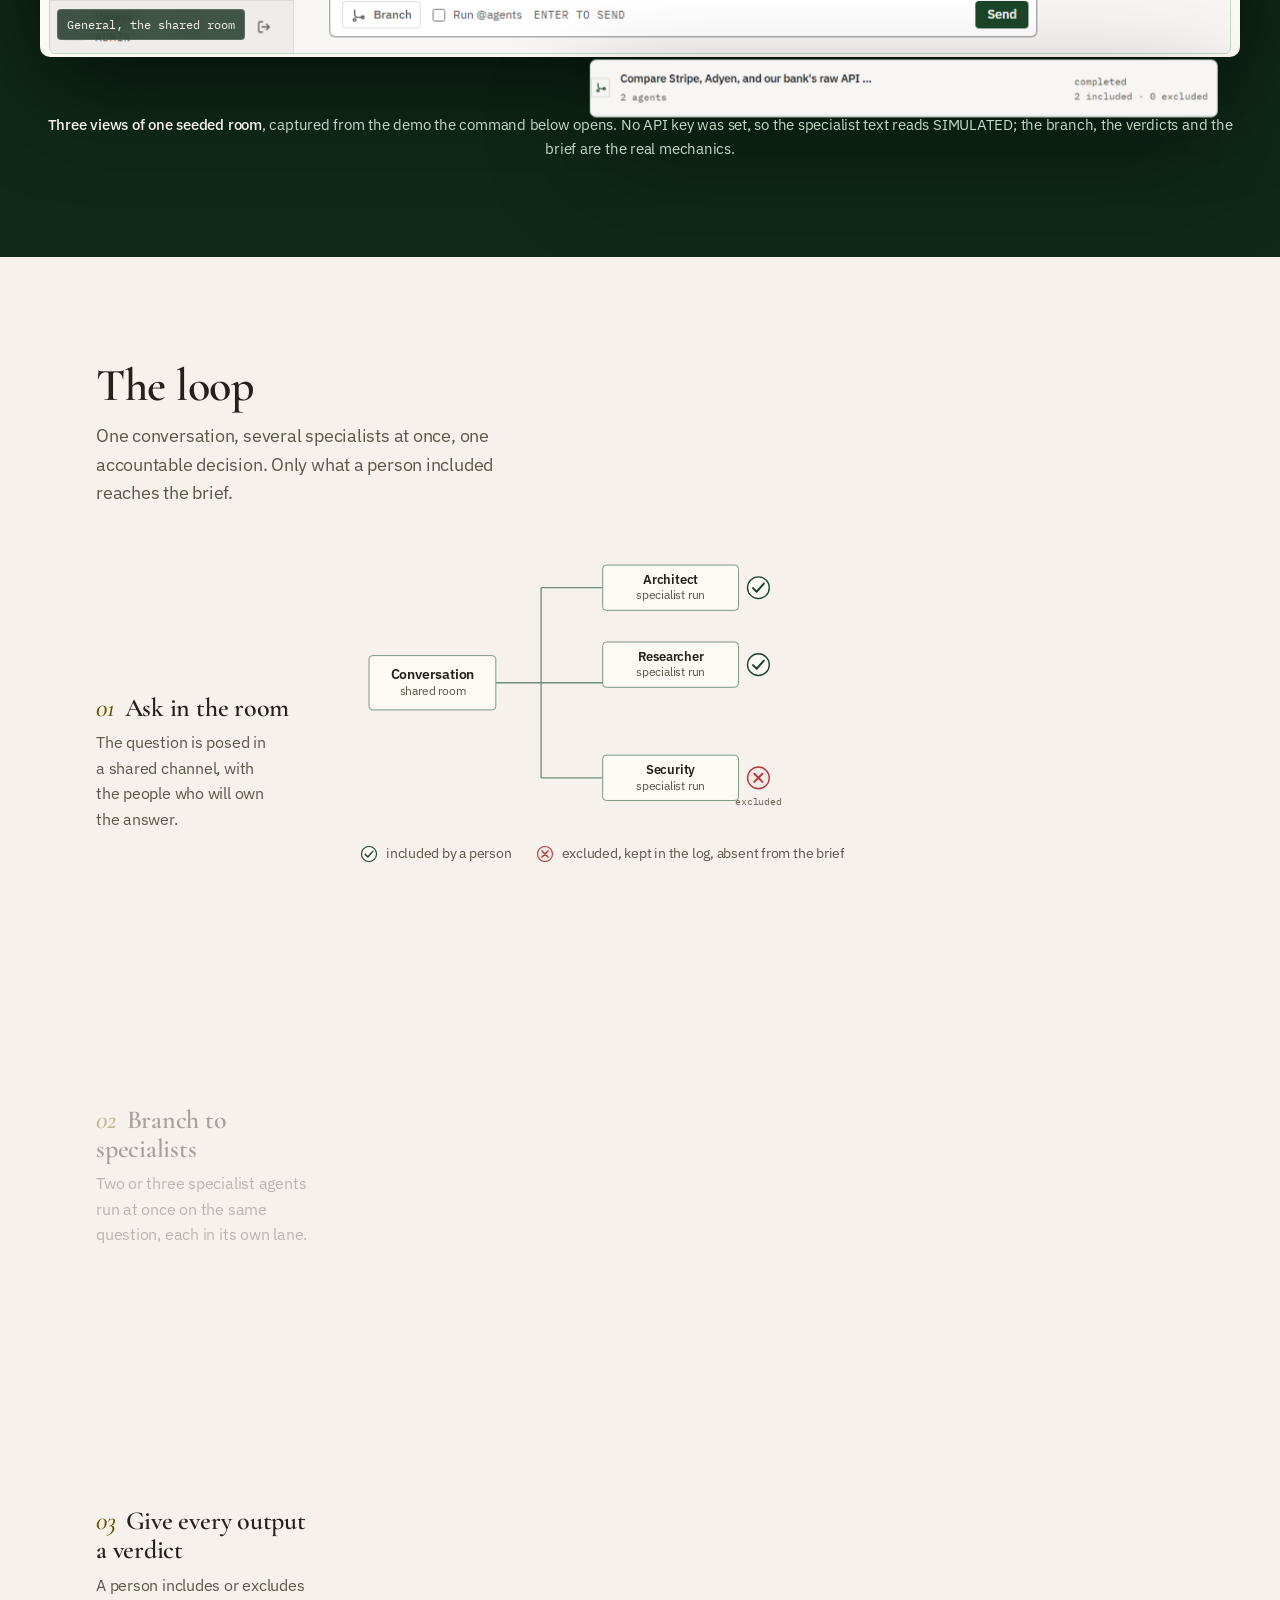
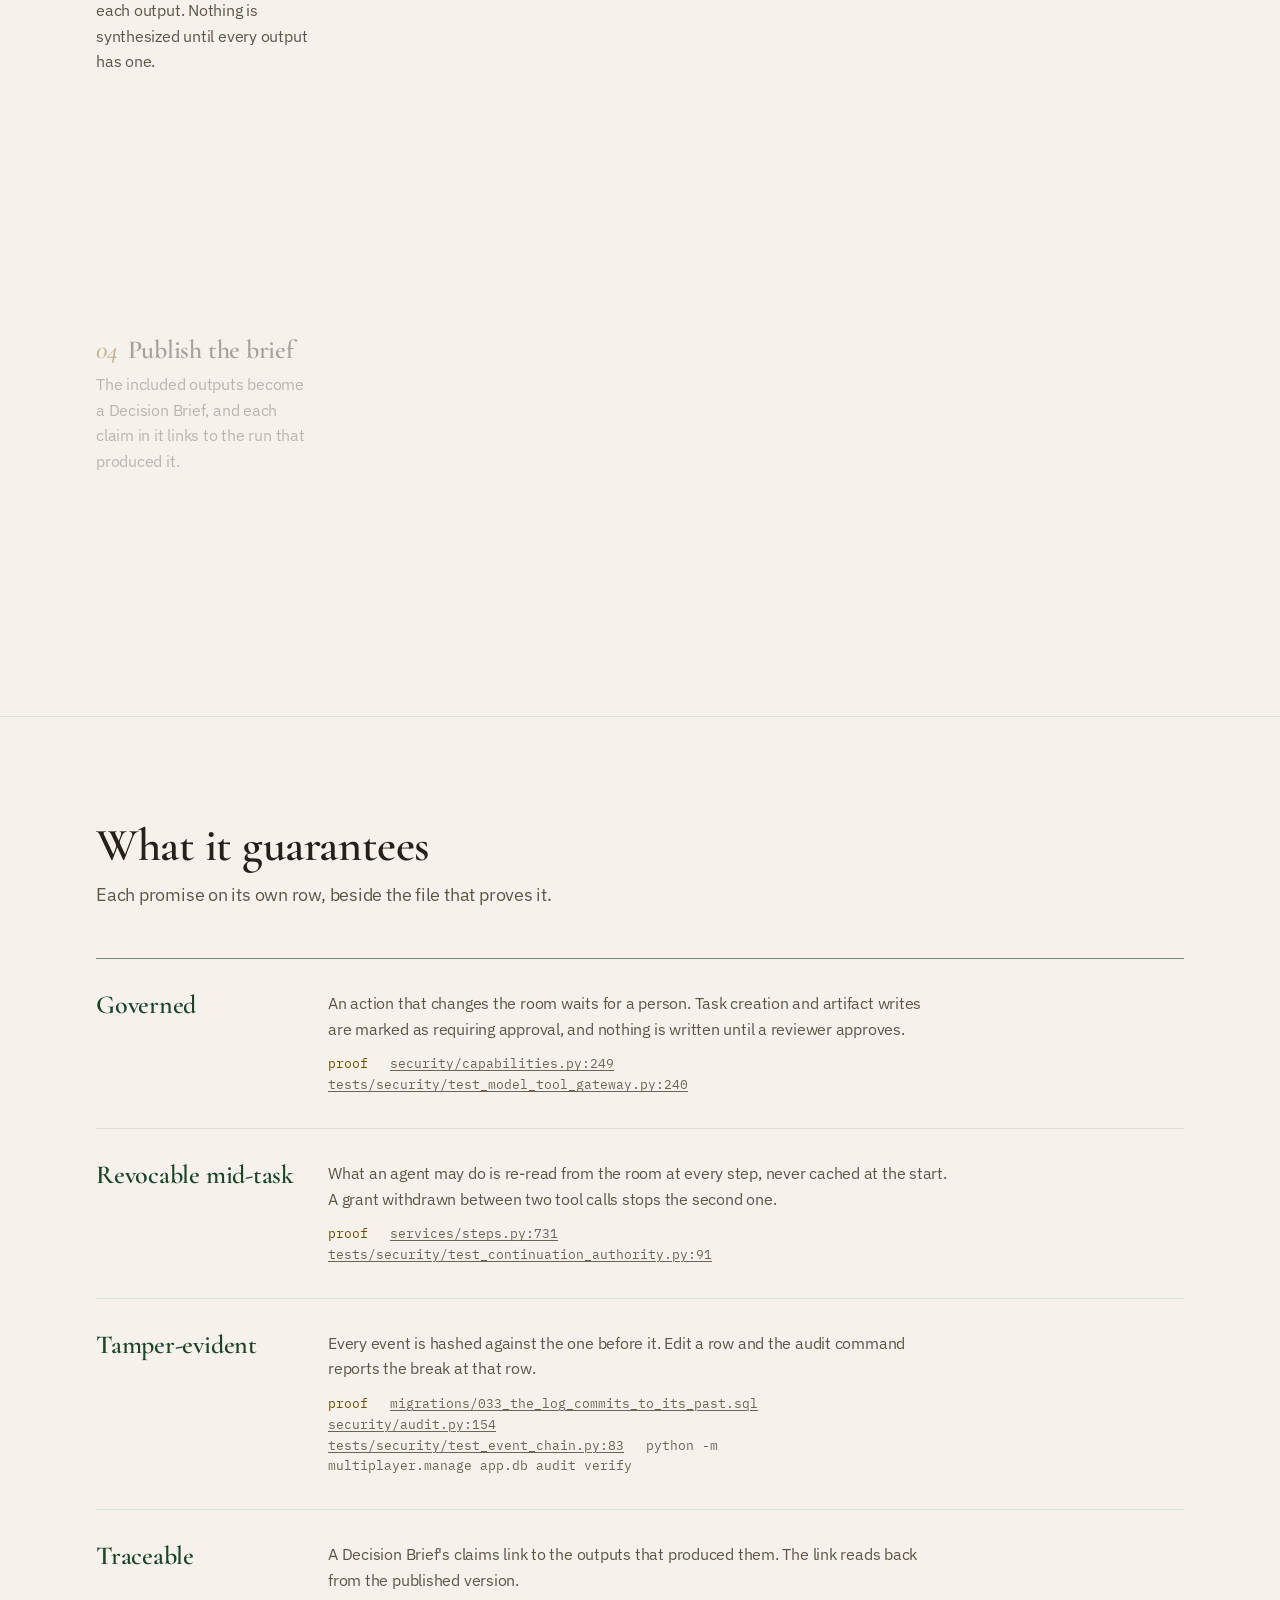
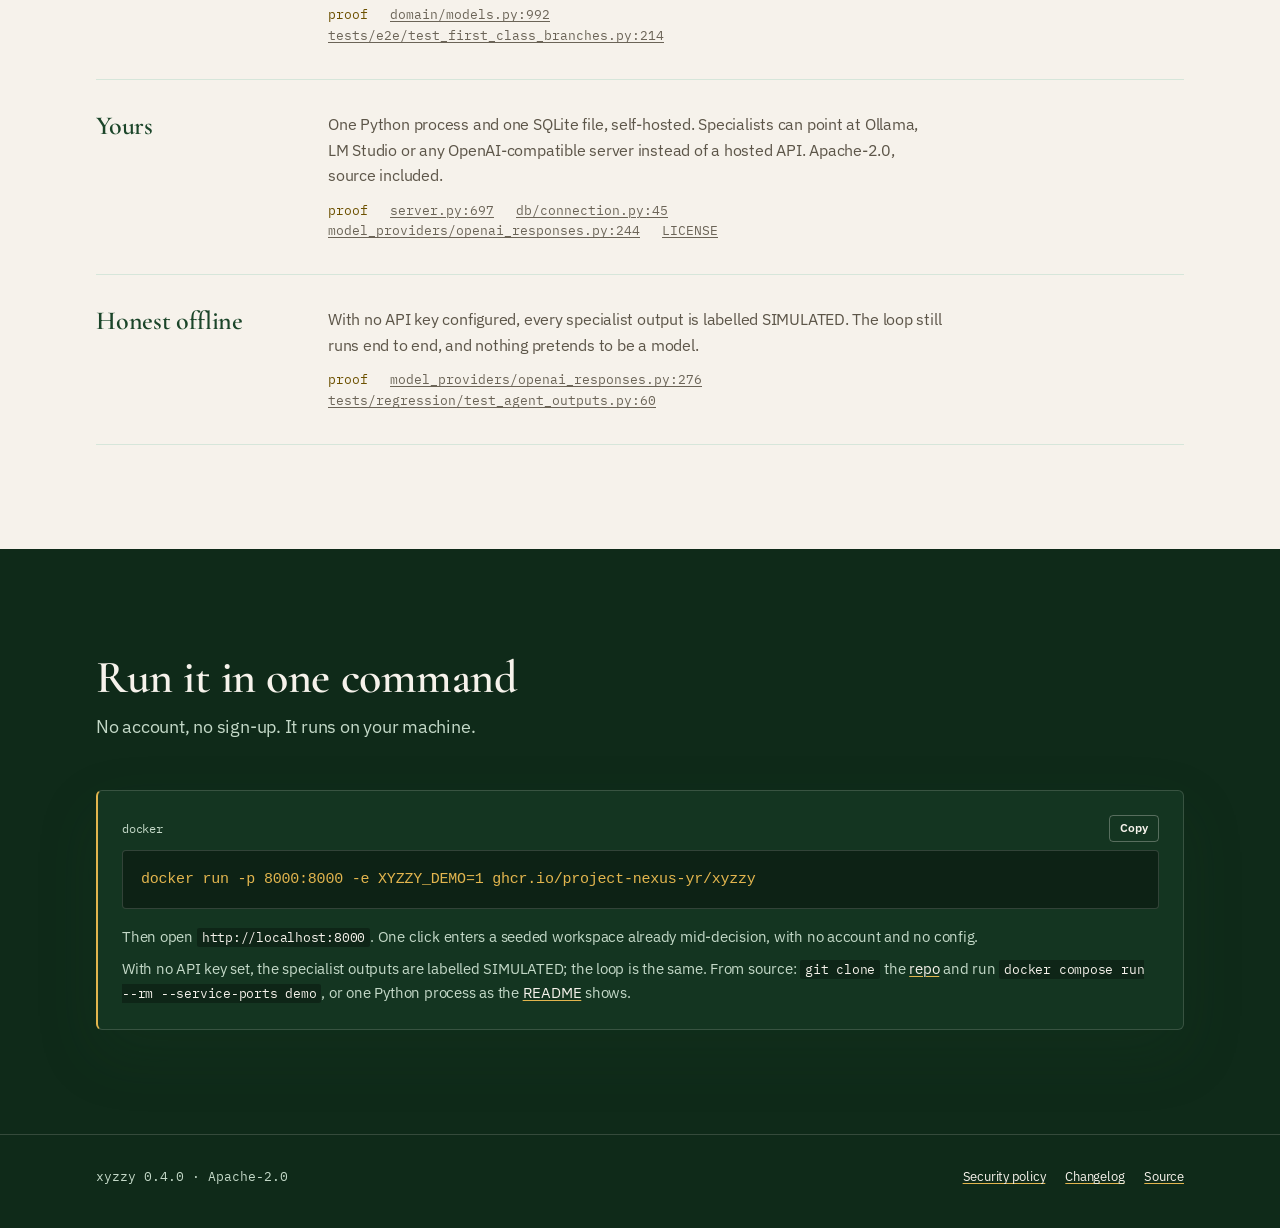
==== commit 2ad5bbaf: "docs: the test count is 1271" ====
--- a/site/index.html
+++ b/site/index.html
@@ -412,7 +412,7 @@
           <a class="cta-primary" href="#quickstart">Run the demo</a>
           <a class="cta-secondary" href="https://github.com/Project-Nexus-YR/XYZZY#readme" target="_blank" rel="noopener">Read the README</a>
         </div>
-        <p class="hero-proof rise" style="--d: 270ms">v0.4.0<span class="sep">·</span>Apache-2.0<span class="sep">·</span><a href="https://github.com/Project-Nexus-YR/XYZZY/tree/main/tests" target="_blank" rel="noopener">1255 tests</a>, Ruff and strict mypy in CI</p>
+        <p class="hero-proof rise" style="--d: 270ms">v0.4.0<span class="sep">·</span>Apache-2.0<span class="sep">·</span><a href="https://github.com/Project-Nexus-YR/XYZZY/tree/main/tests" target="_blank" rel="noopener">1271 tests</a>, Ruff and strict mypy in CI</p>
       </div>
     </div>
   </section>
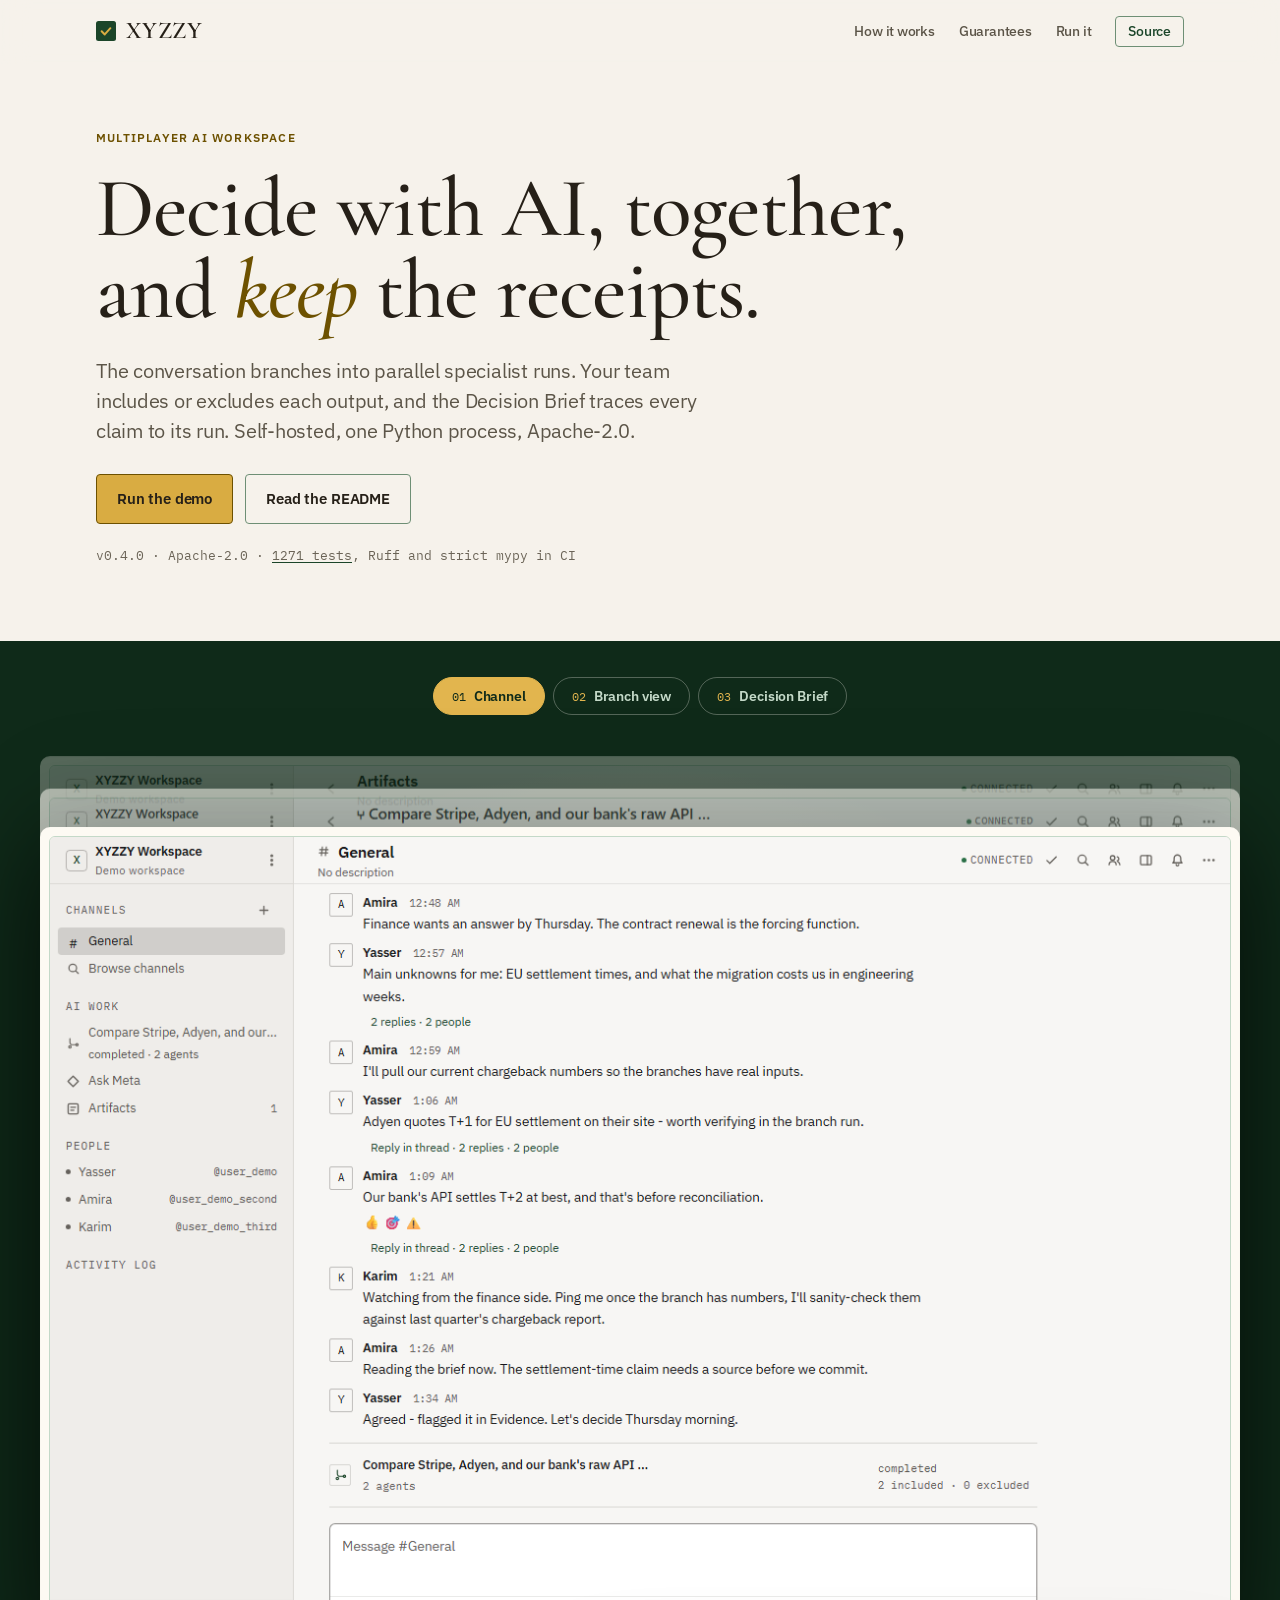
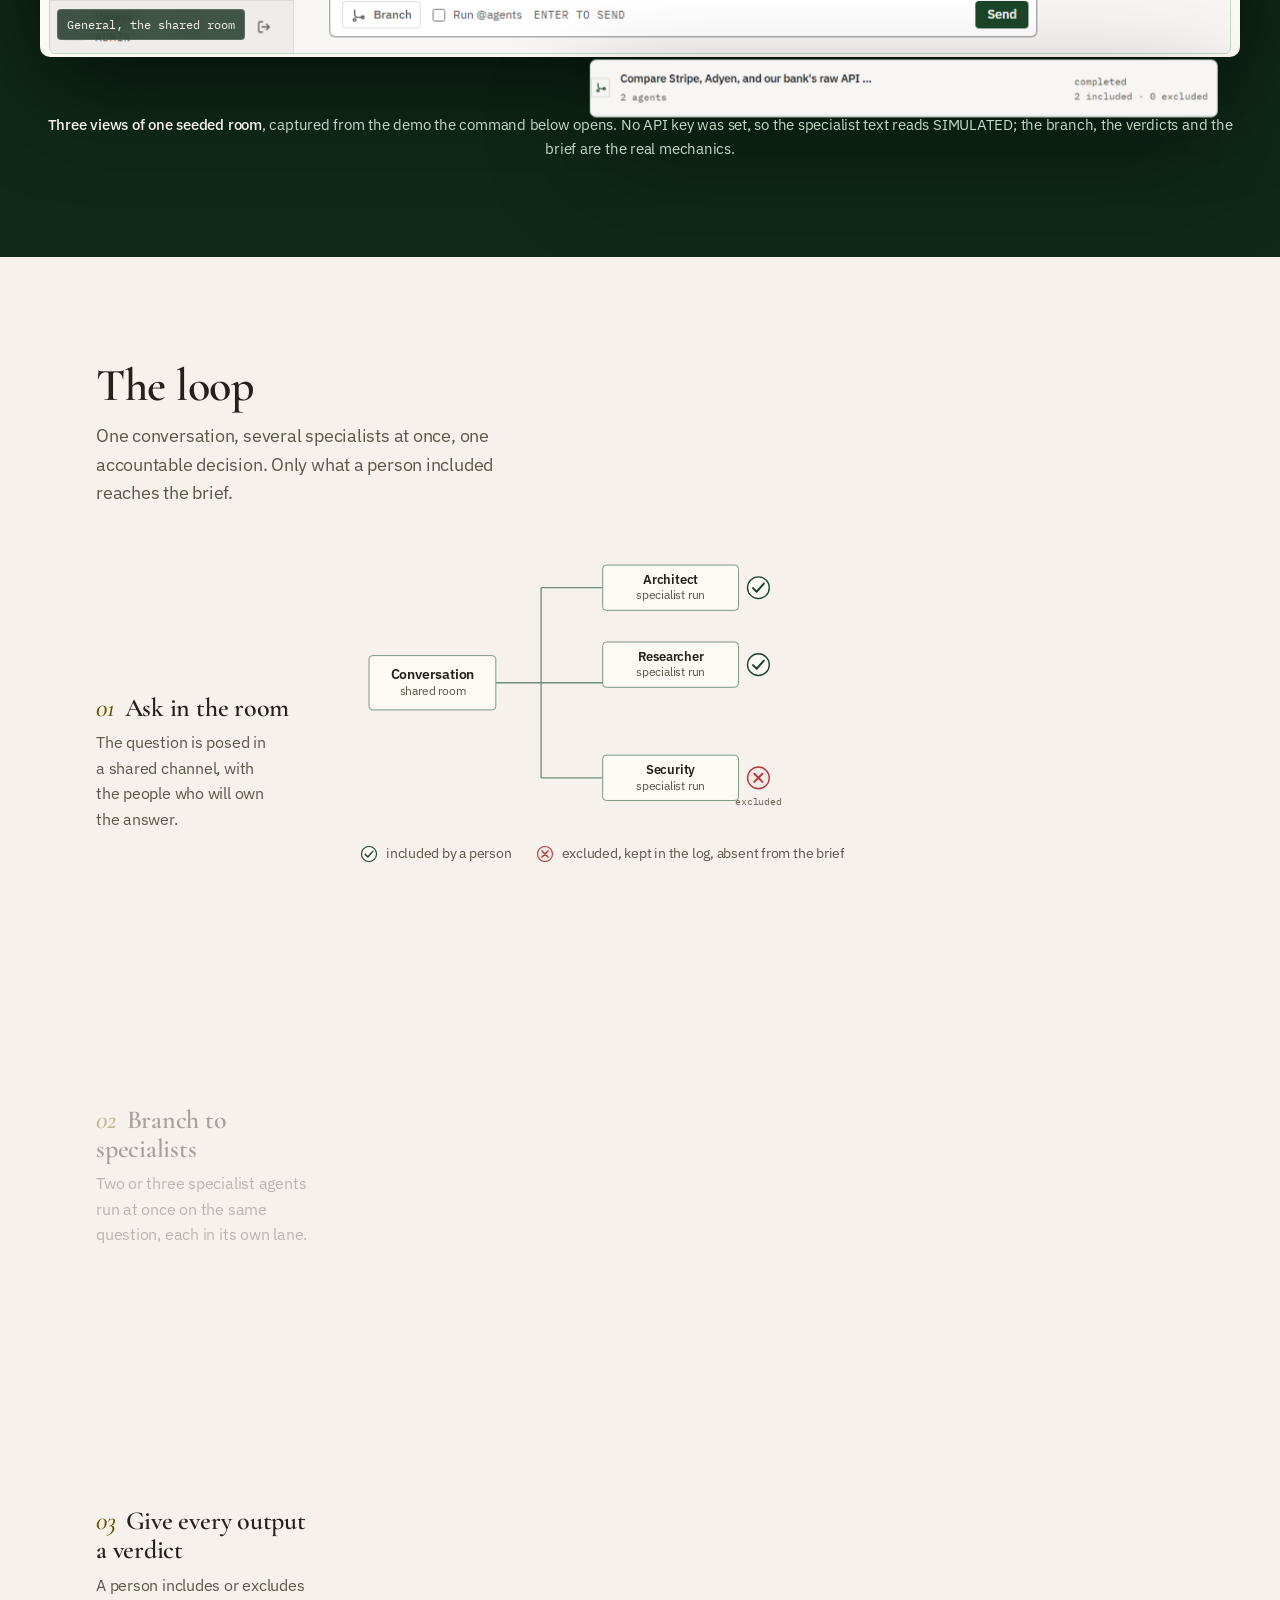
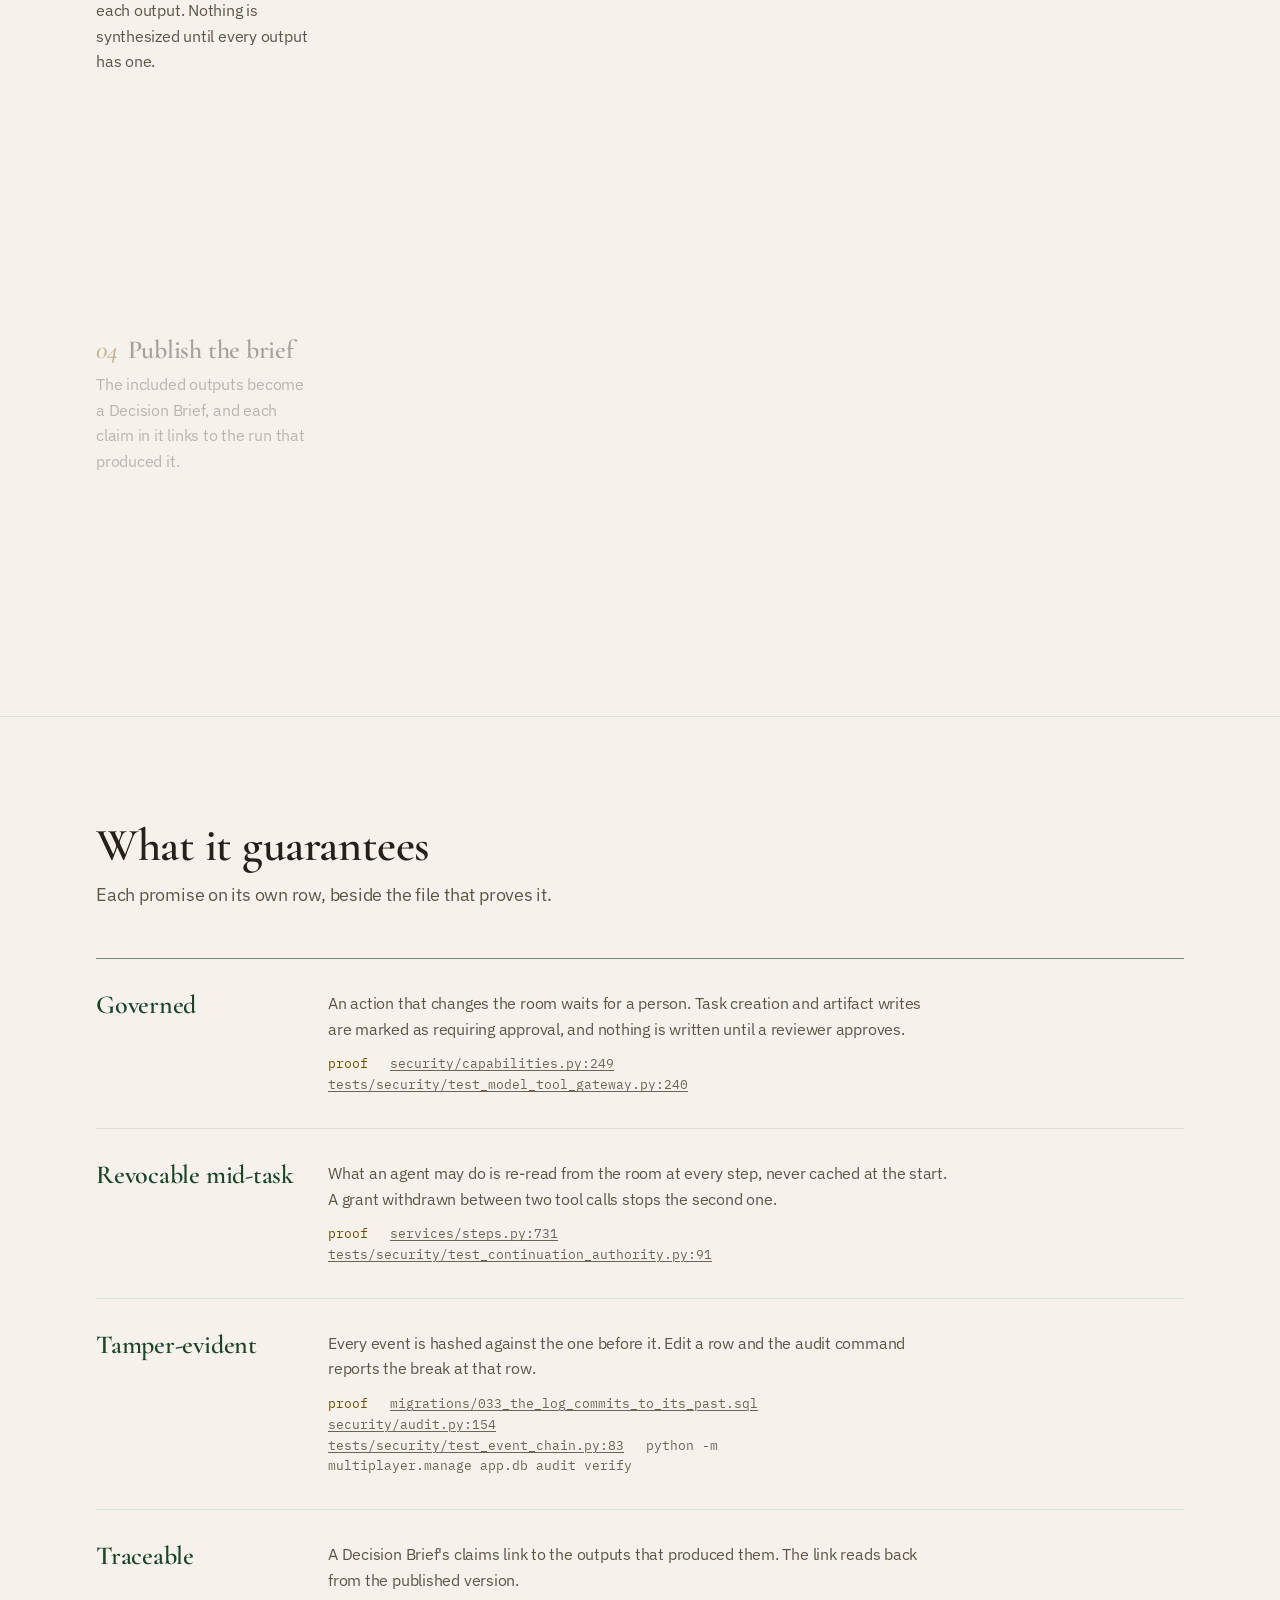
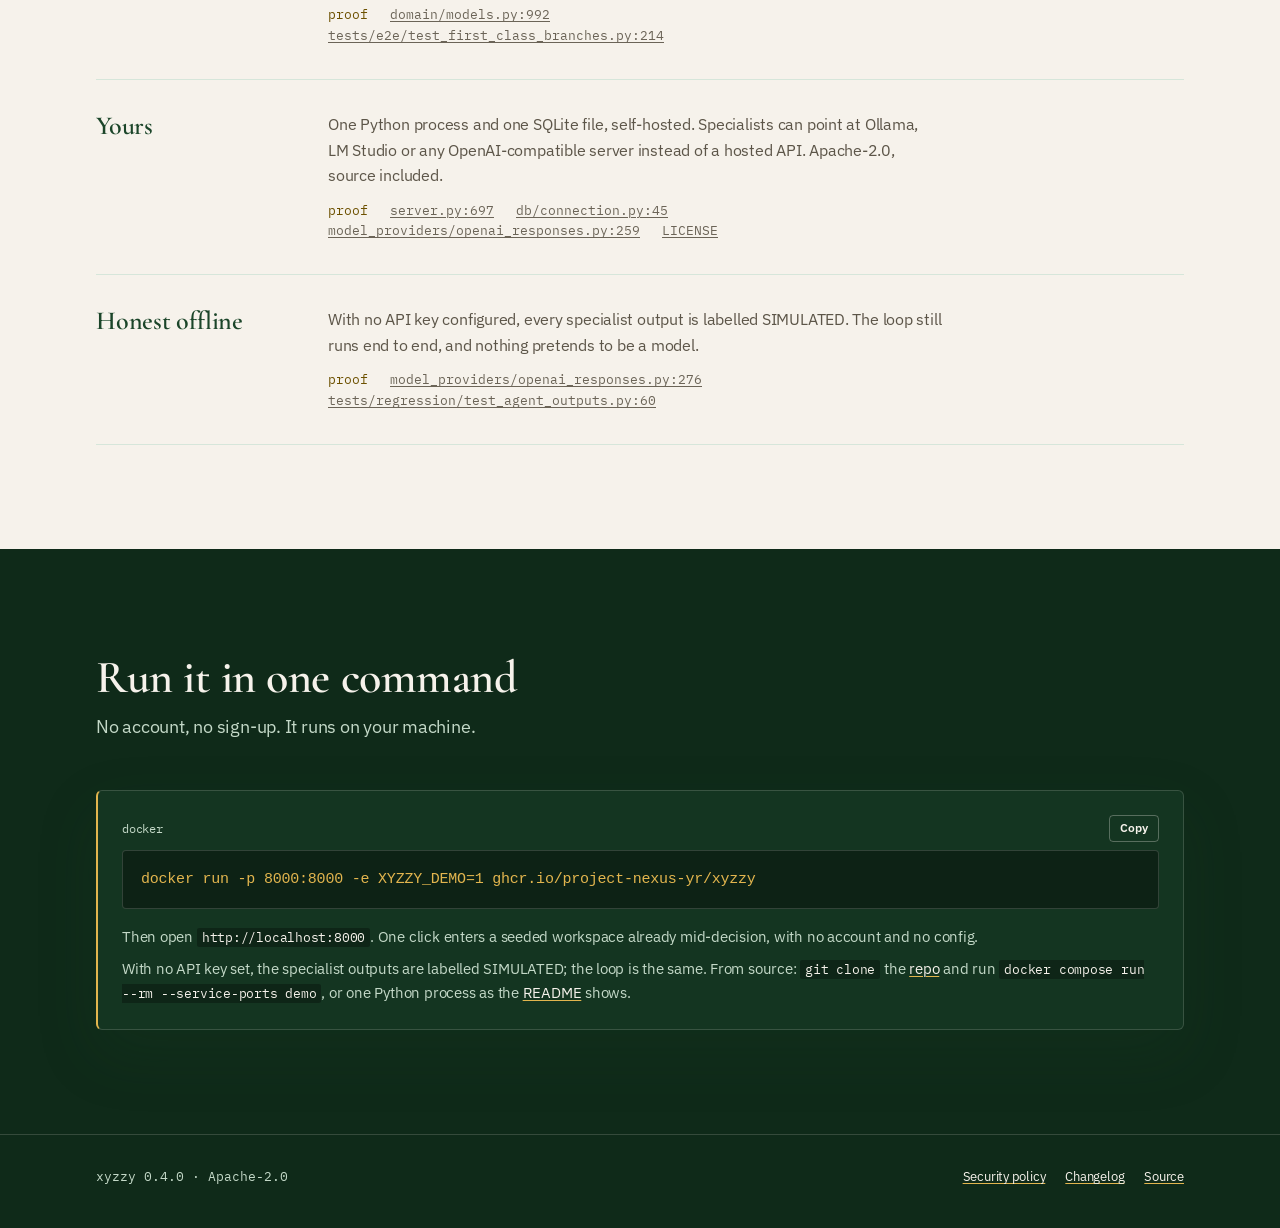
==== commit b0ec98e5: "docs: the body cap row, the local model proof line and the browser suite sentence match the tree" ====
--- a/site/index.html
+++ b/site/index.html
@@ -639,7 +639,7 @@
           <h3>Yours</h3>
           <div>
             <p>One Python process and one SQLite file, self-hosted. Specialists can point at Ollama, LM Studio or any OpenAI-compatible server instead of a hosted API. Apache-2.0, source included.</p>
-            <p class="proof"><span class="k">proof</span> <a href="https://github.com/Project-Nexus-YR/XYZZY/blob/main/src/multiplayer/server.py#L697" target="_blank" rel="noopener">server.py:697</a> <a href="https://github.com/Project-Nexus-YR/XYZZY/blob/main/src/multiplayer/db/connection.py#L45" target="_blank" rel="noopener">db/connection.py:45</a> <a href="https://github.com/Project-Nexus-YR/XYZZY/blob/main/src/multiplayer/model_providers/openai_responses.py#L244" target="_blank" rel="noopener">model_providers/openai_responses.py:244</a> <a href="https://github.com/Project-Nexus-YR/XYZZY/blob/main/LICENSE" target="_blank" rel="noopener">LICENSE</a></p>
+            <p class="proof"><span class="k">proof</span> <a href="https://github.com/Project-Nexus-YR/XYZZY/blob/main/src/multiplayer/server.py#L697" target="_blank" rel="noopener">server.py:697</a> <a href="https://github.com/Project-Nexus-YR/XYZZY/blob/main/src/multiplayer/db/connection.py#L45" target="_blank" rel="noopener">db/connection.py:45</a> <a href="https://github.com/Project-Nexus-YR/XYZZY/blob/main/src/multiplayer/model_providers/openai_responses.py#L259" target="_blank" rel="noopener">model_providers/openai_responses.py:259</a> <a href="https://github.com/Project-Nexus-YR/XYZZY/blob/main/LICENSE" target="_blank" rel="noopener">LICENSE</a></p>
           </div>
         </li>
         <li class="reveal" style="--d: 300ms">
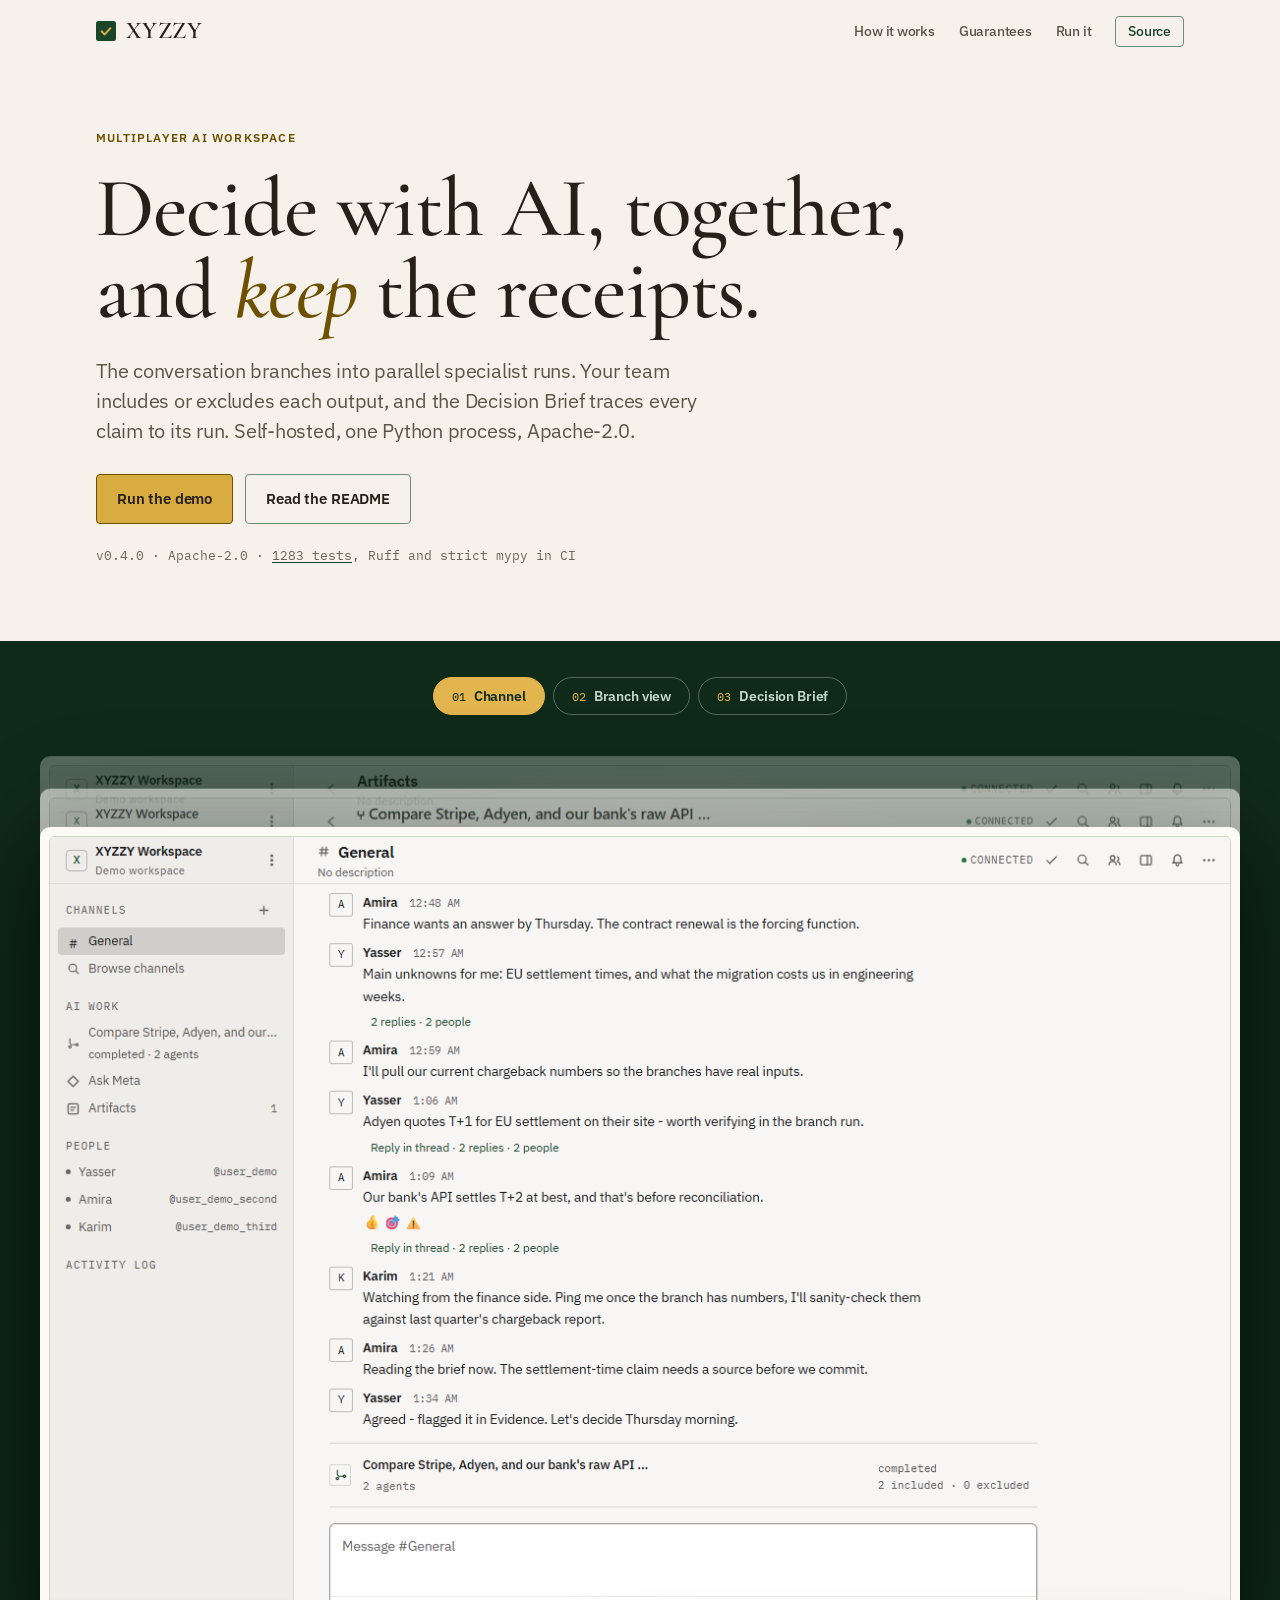
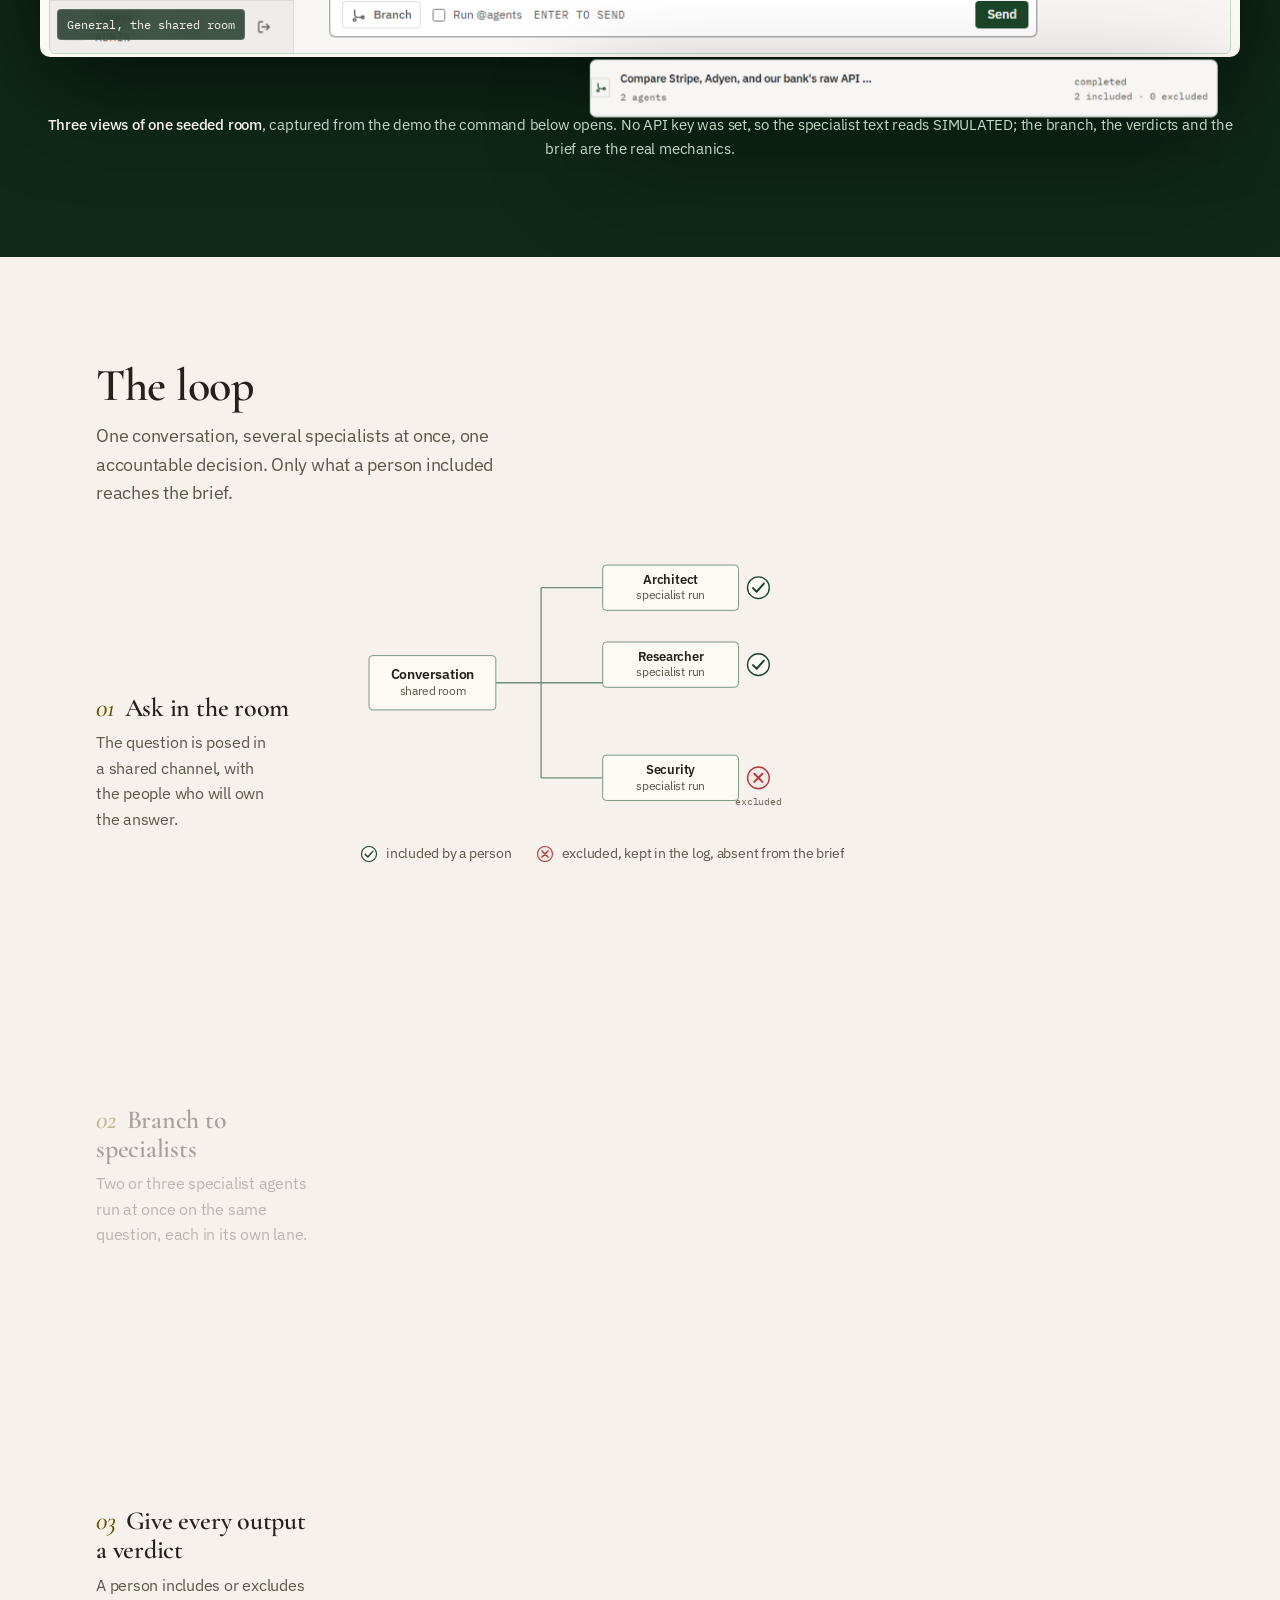
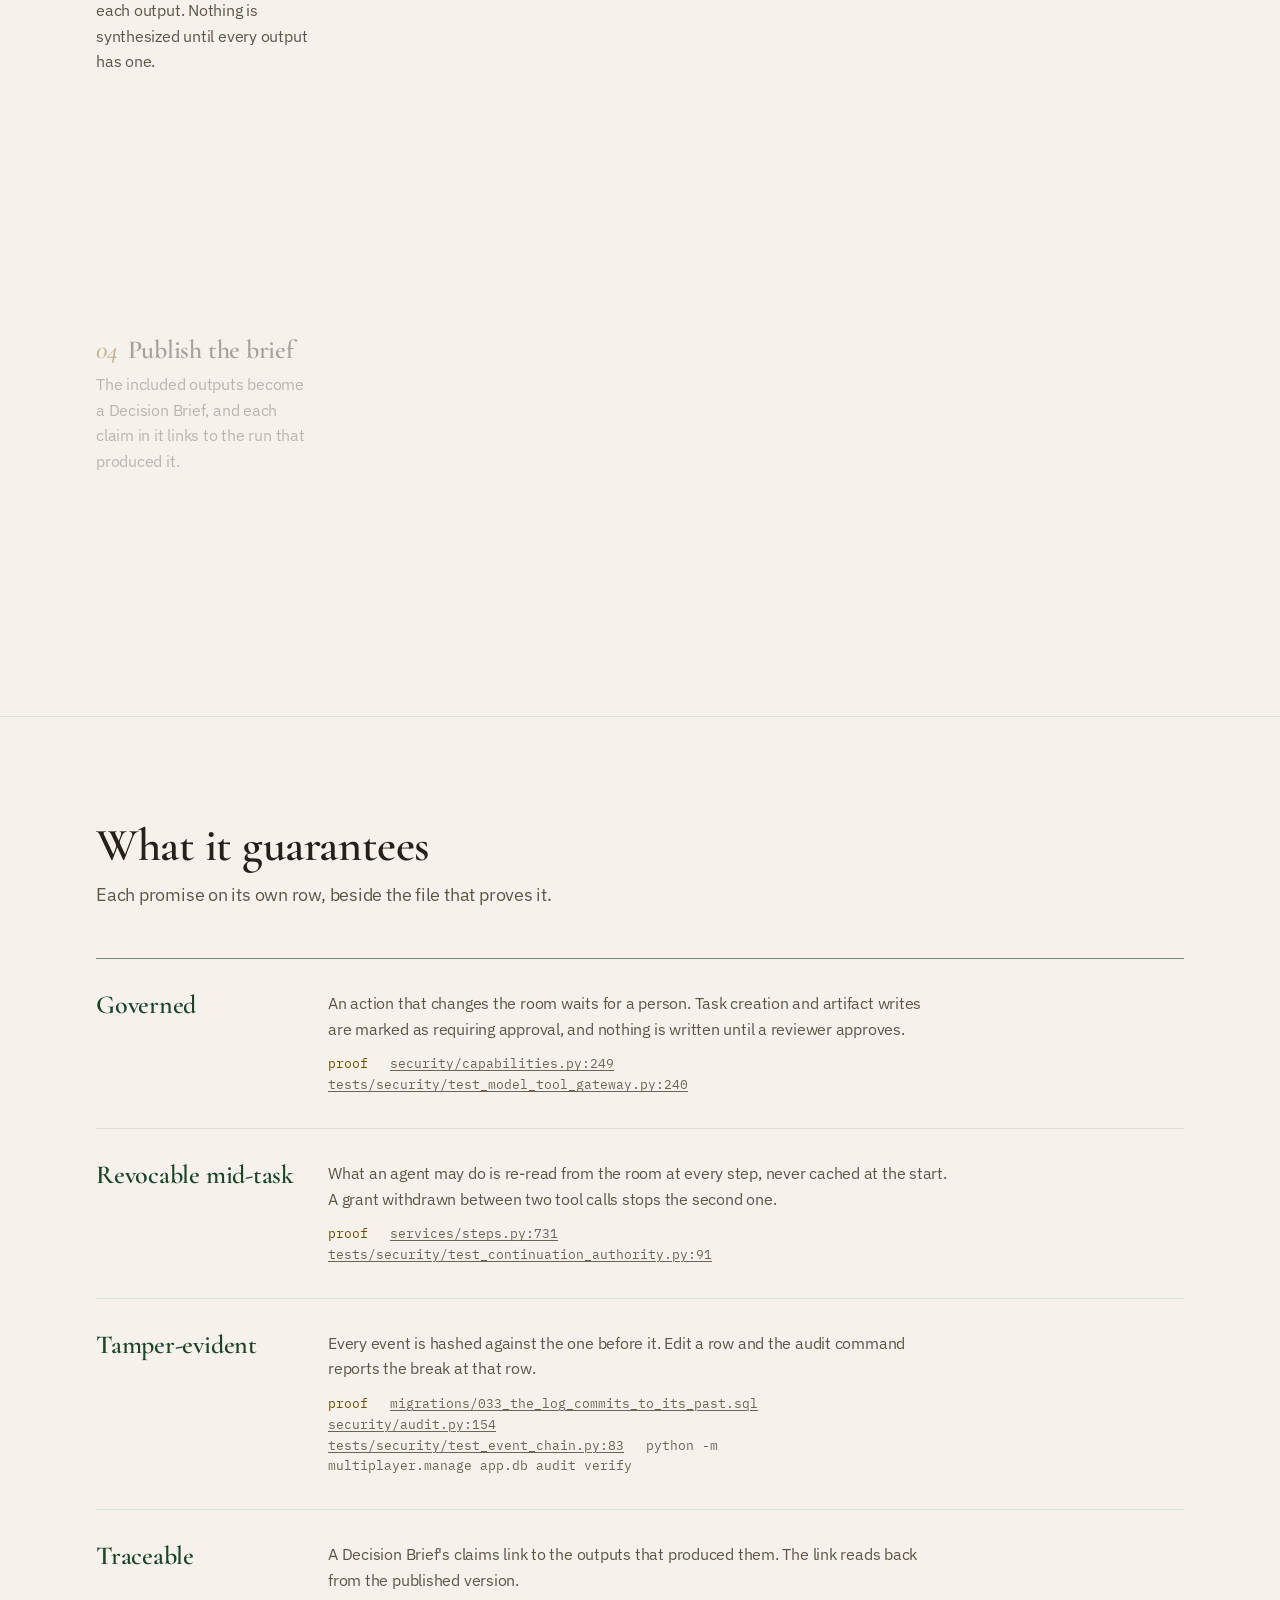
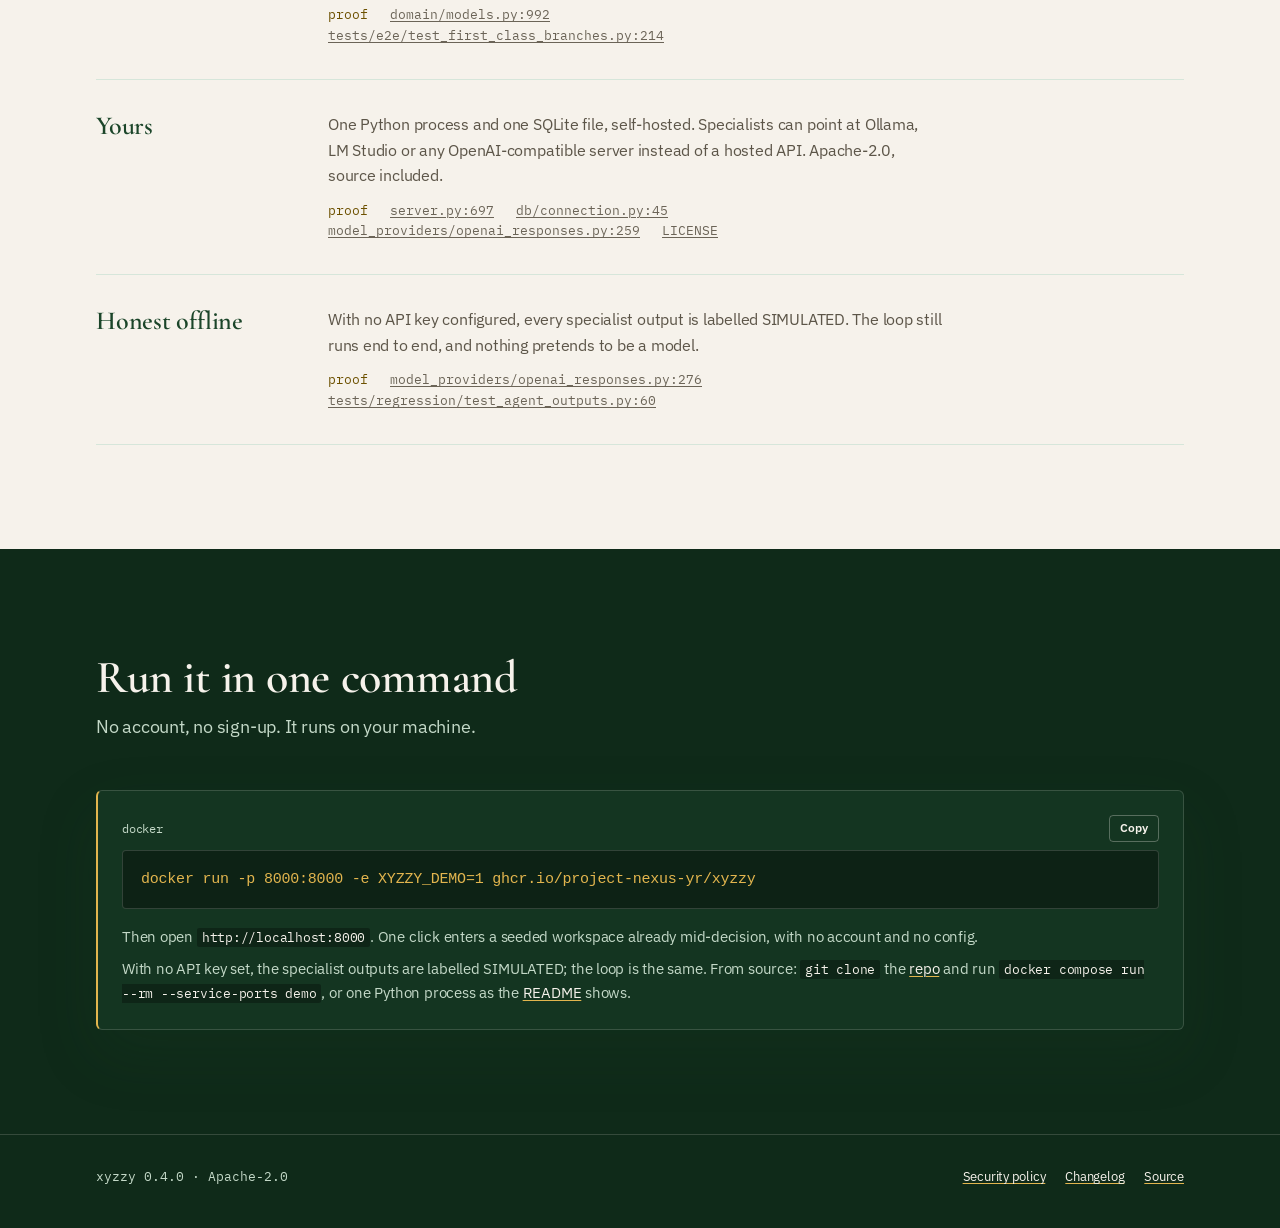
==== commit 52293abe: "docs: the test count is 1283" ====
--- a/site/index.html
+++ b/site/index.html
@@ -412,7 +412,7 @@
           <a class="cta-primary" href="#quickstart">Run the demo</a>
           <a class="cta-secondary" href="https://github.com/Project-Nexus-YR/XYZZY#readme" target="_blank" rel="noopener">Read the README</a>
         </div>
-        <p class="hero-proof rise" style="--d: 270ms">v0.4.0<span class="sep">·</span>Apache-2.0<span class="sep">·</span><a href="https://github.com/Project-Nexus-YR/XYZZY/tree/main/tests" target="_blank" rel="noopener">1271 tests</a>, Ruff and strict mypy in CI</p>
+        <p class="hero-proof rise" style="--d: 270ms">v0.4.0<span class="sep">·</span>Apache-2.0<span class="sep">·</span><a href="https://github.com/Project-Nexus-YR/XYZZY/tree/main/tests" target="_blank" rel="noopener">1283 tests</a>, Ruff and strict mypy in CI</p>
       </div>
     </div>
   </section>
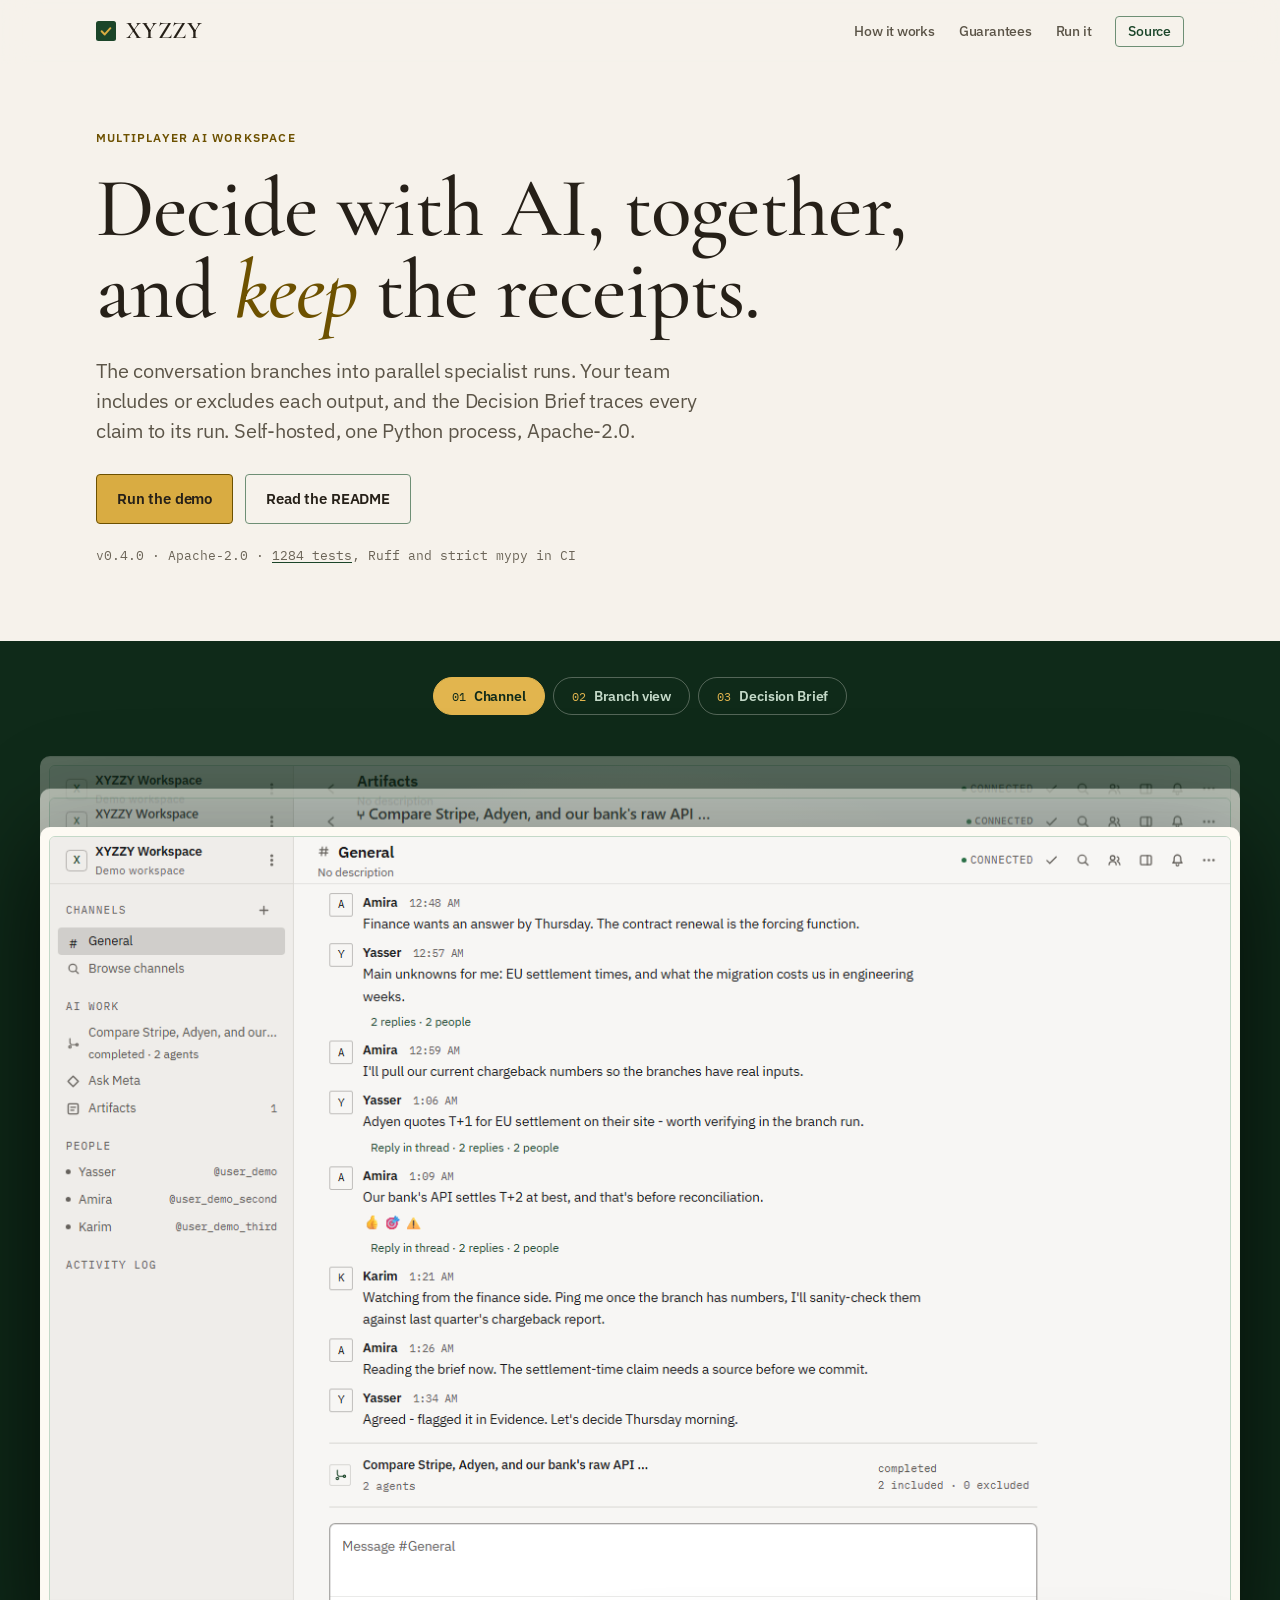
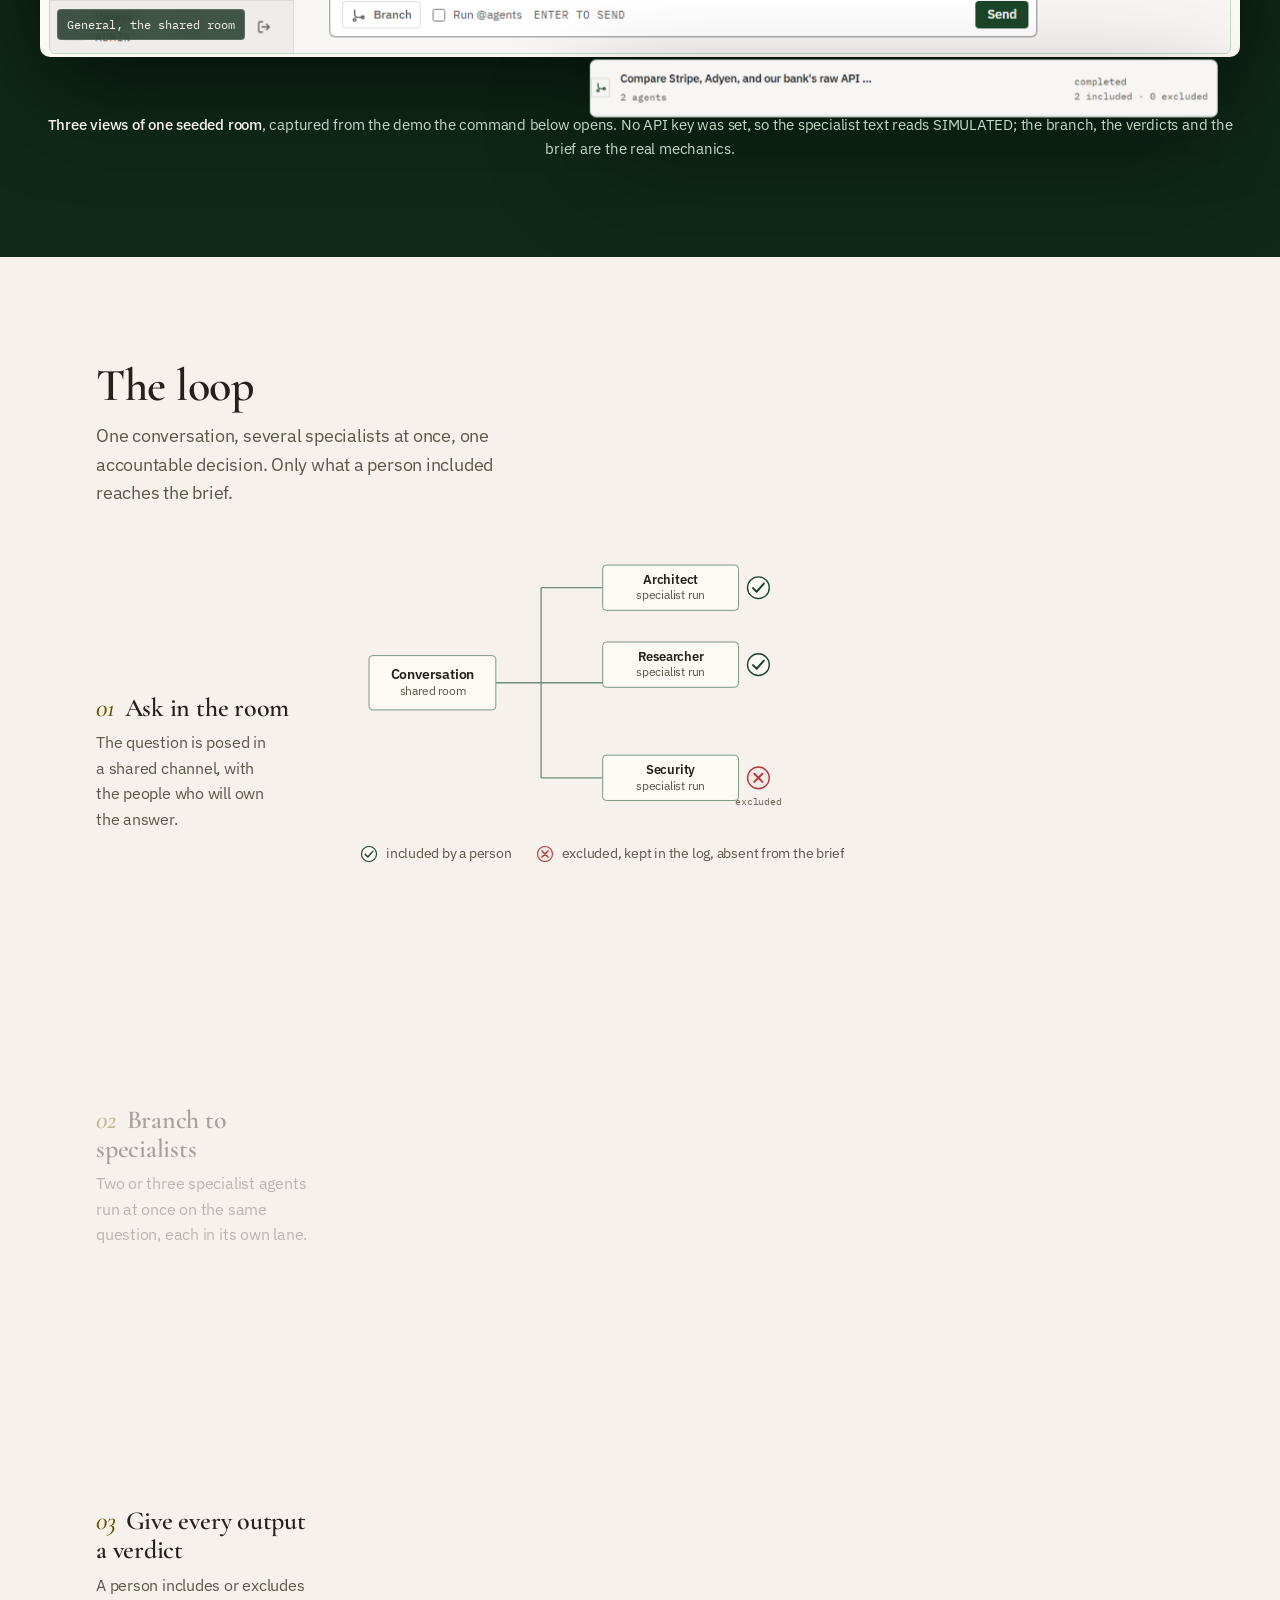
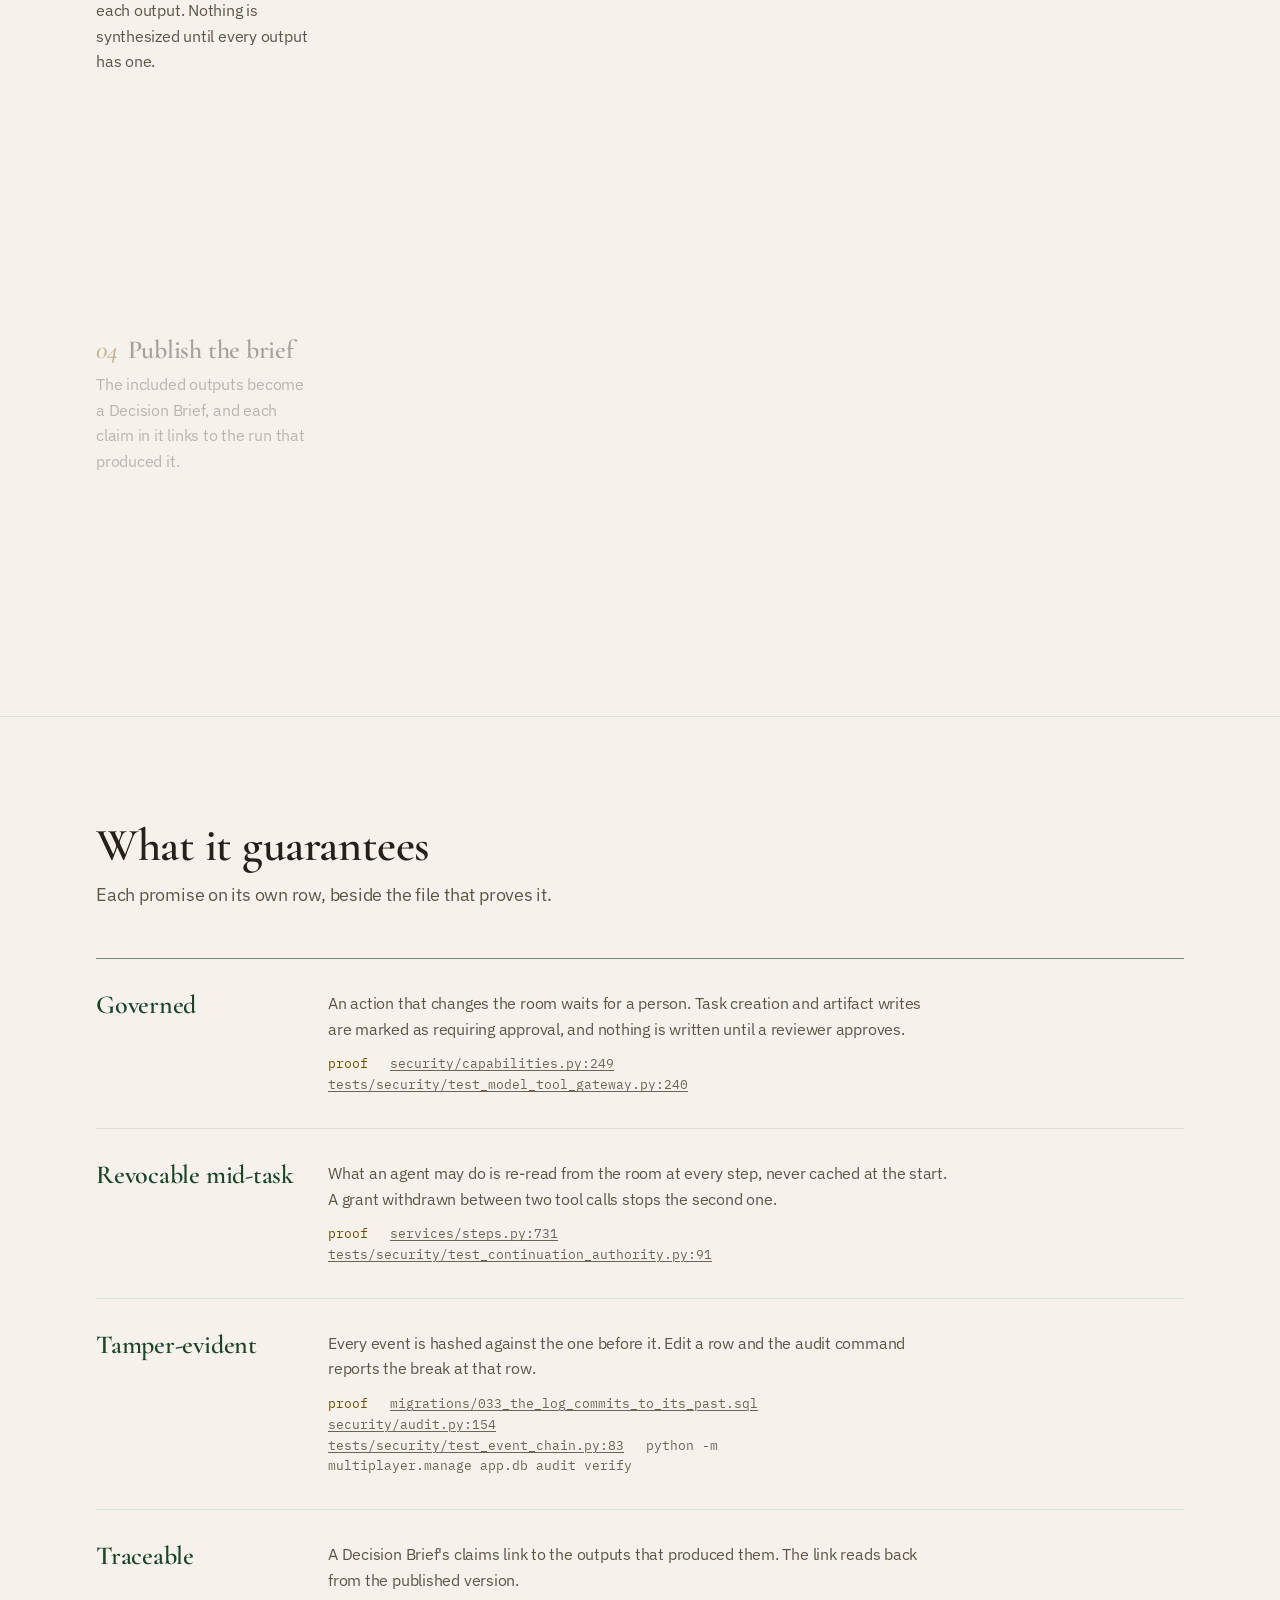
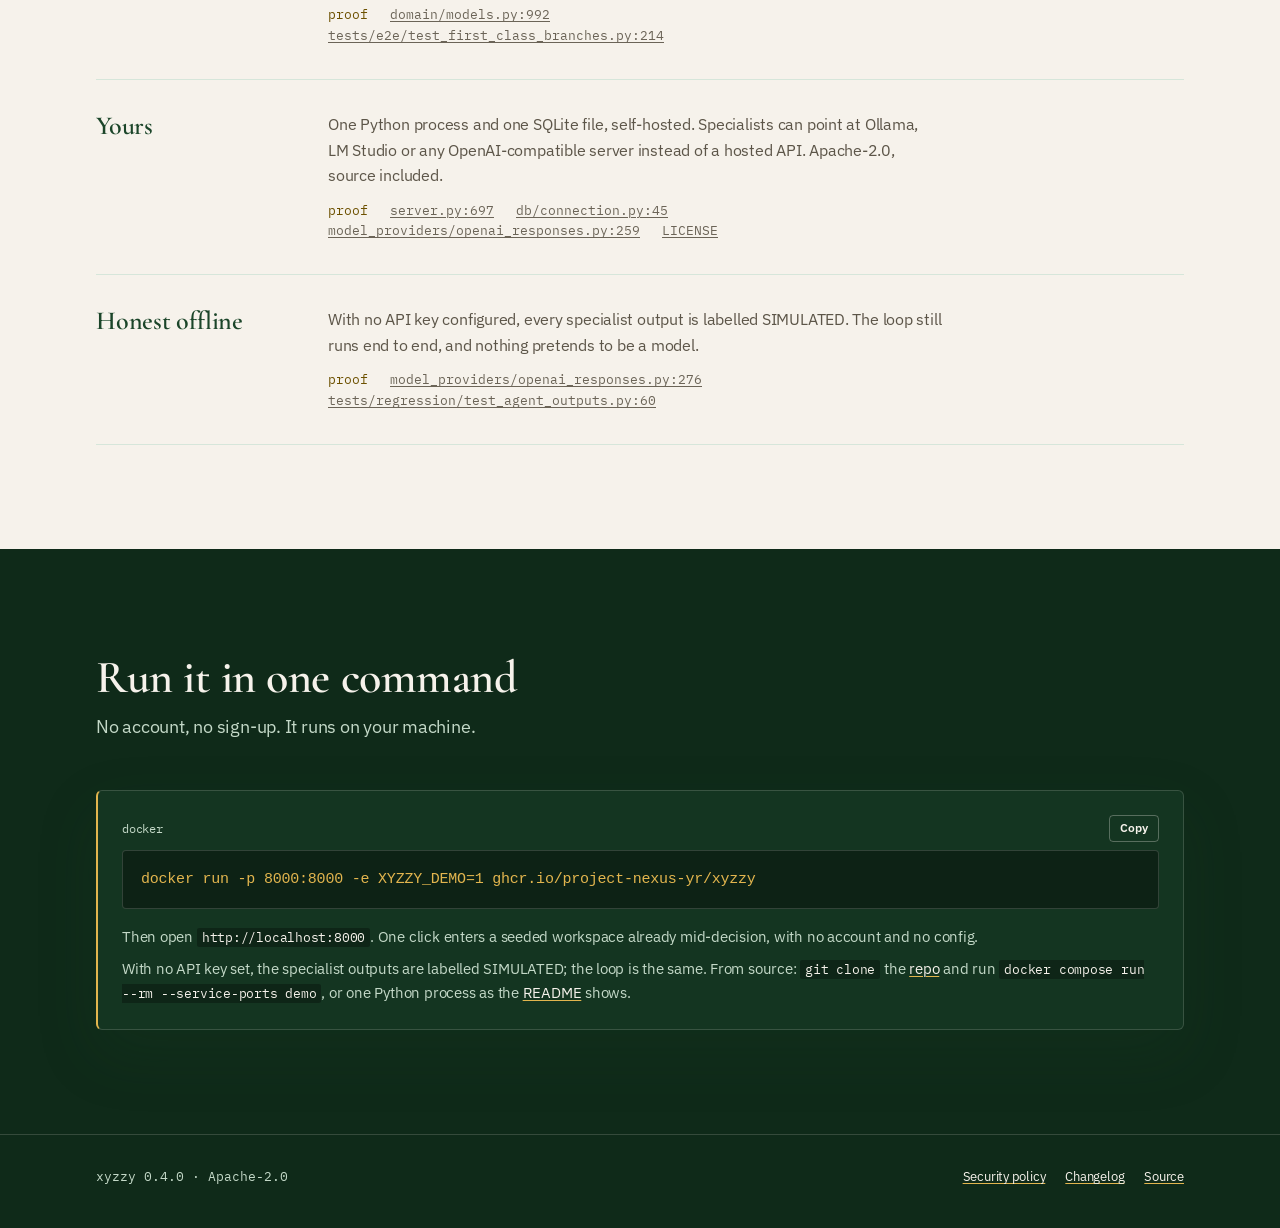
==== commit 4606ccff: "docs: the test count is 1284" ====
--- a/site/index.html
+++ b/site/index.html
@@ -412,7 +412,7 @@
           <a class="cta-primary" href="#quickstart">Run the demo</a>
           <a class="cta-secondary" href="https://github.com/Project-Nexus-YR/XYZZY#readme" target="_blank" rel="noopener">Read the README</a>
         </div>
-        <p class="hero-proof rise" style="--d: 270ms">v0.4.0<span class="sep">·</span>Apache-2.0<span class="sep">·</span><a href="https://github.com/Project-Nexus-YR/XYZZY/tree/main/tests" target="_blank" rel="noopener">1283 tests</a>, Ruff and strict mypy in CI</p>
+        <p class="hero-proof rise" style="--d: 270ms">v0.4.0<span class="sep">·</span>Apache-2.0<span class="sep">·</span><a href="https://github.com/Project-Nexus-YR/XYZZY/tree/main/tests" target="_blank" rel="noopener">1284 tests</a>, Ruff and strict mypy in CI</p>
       </div>
     </div>
   </section>
